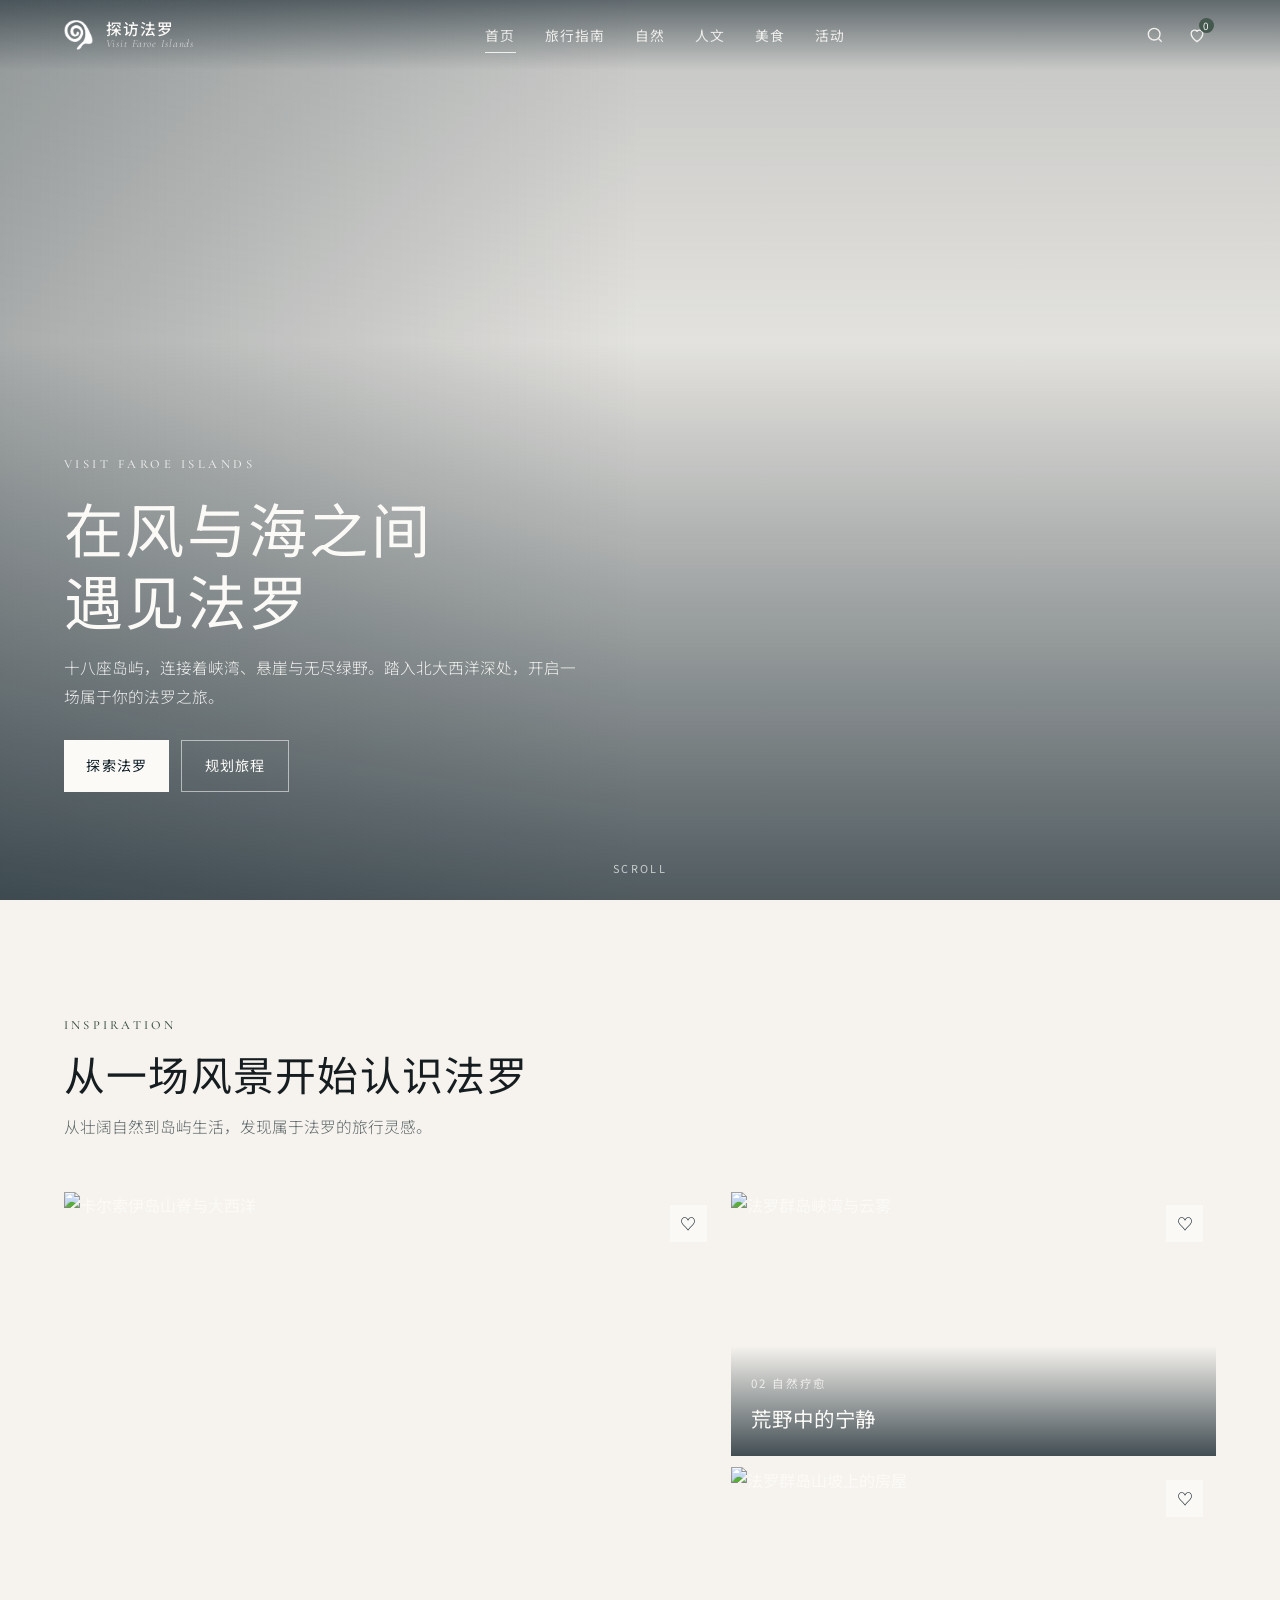
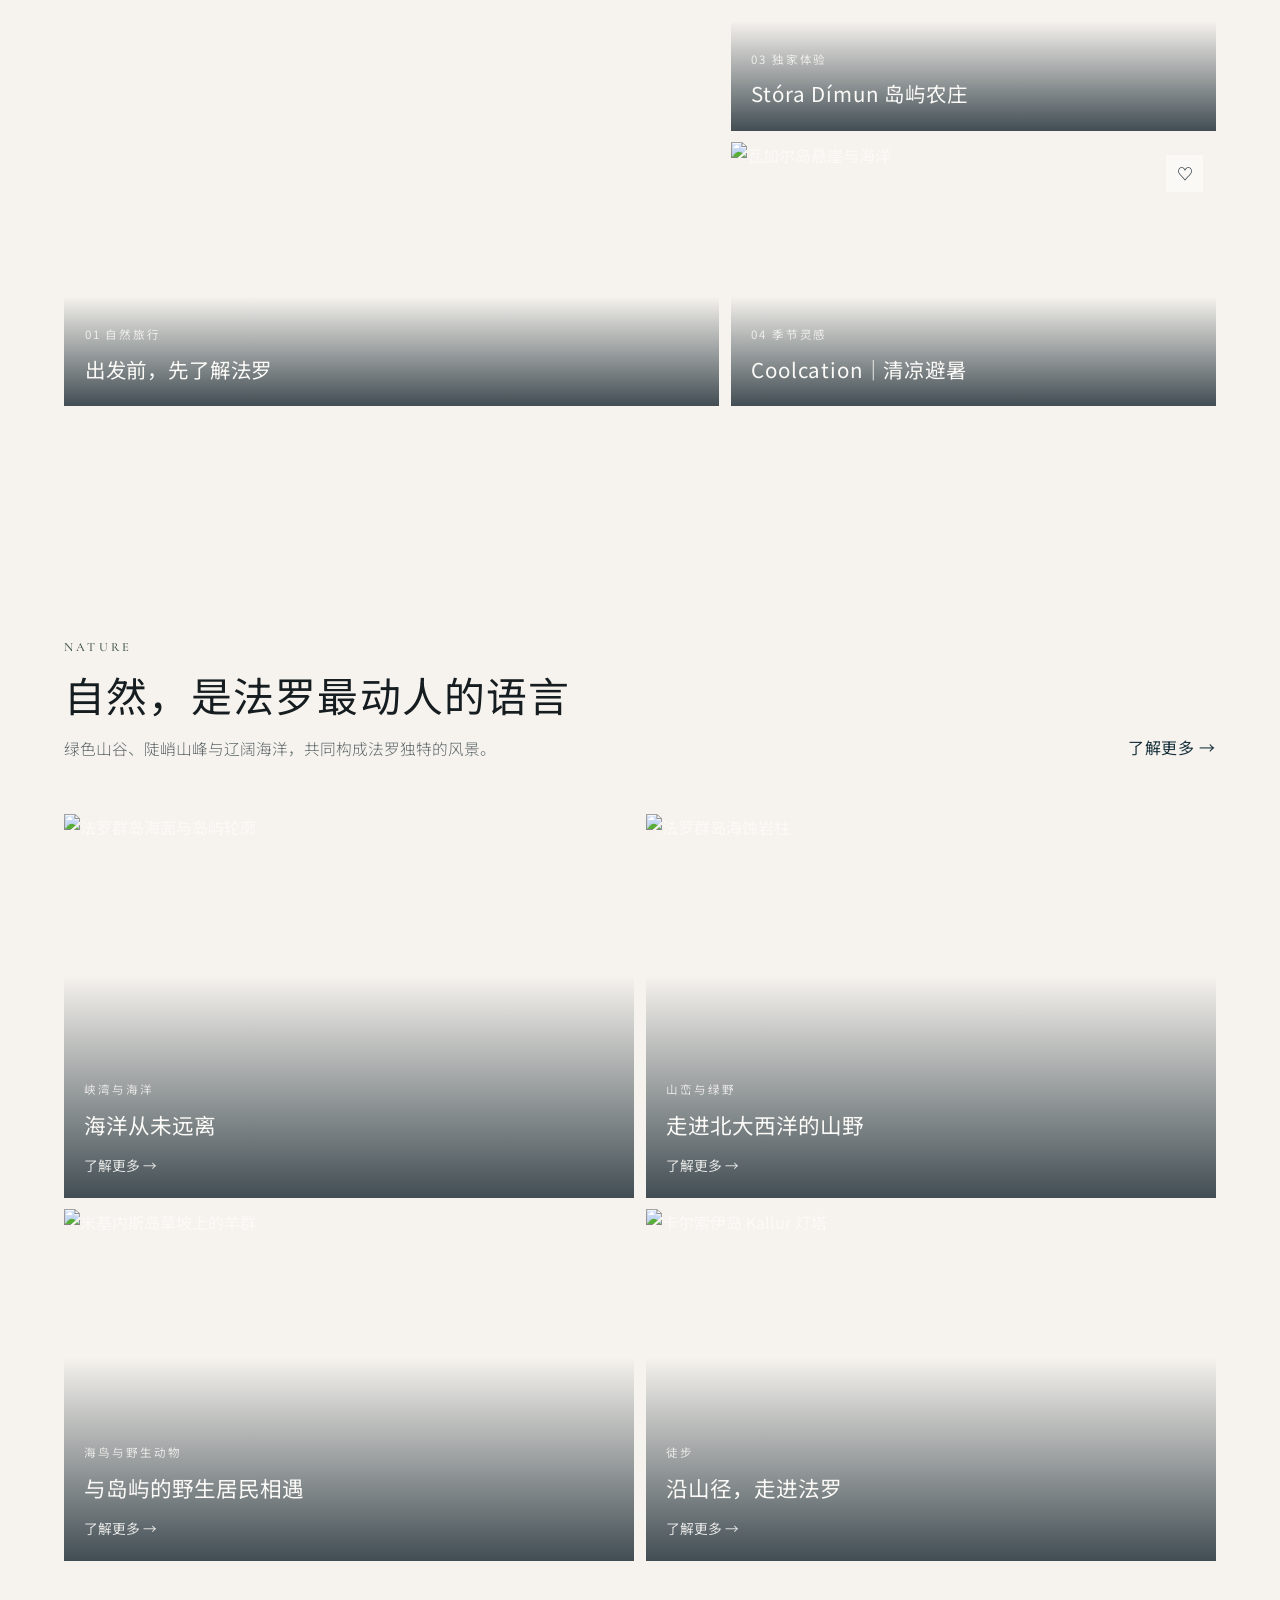
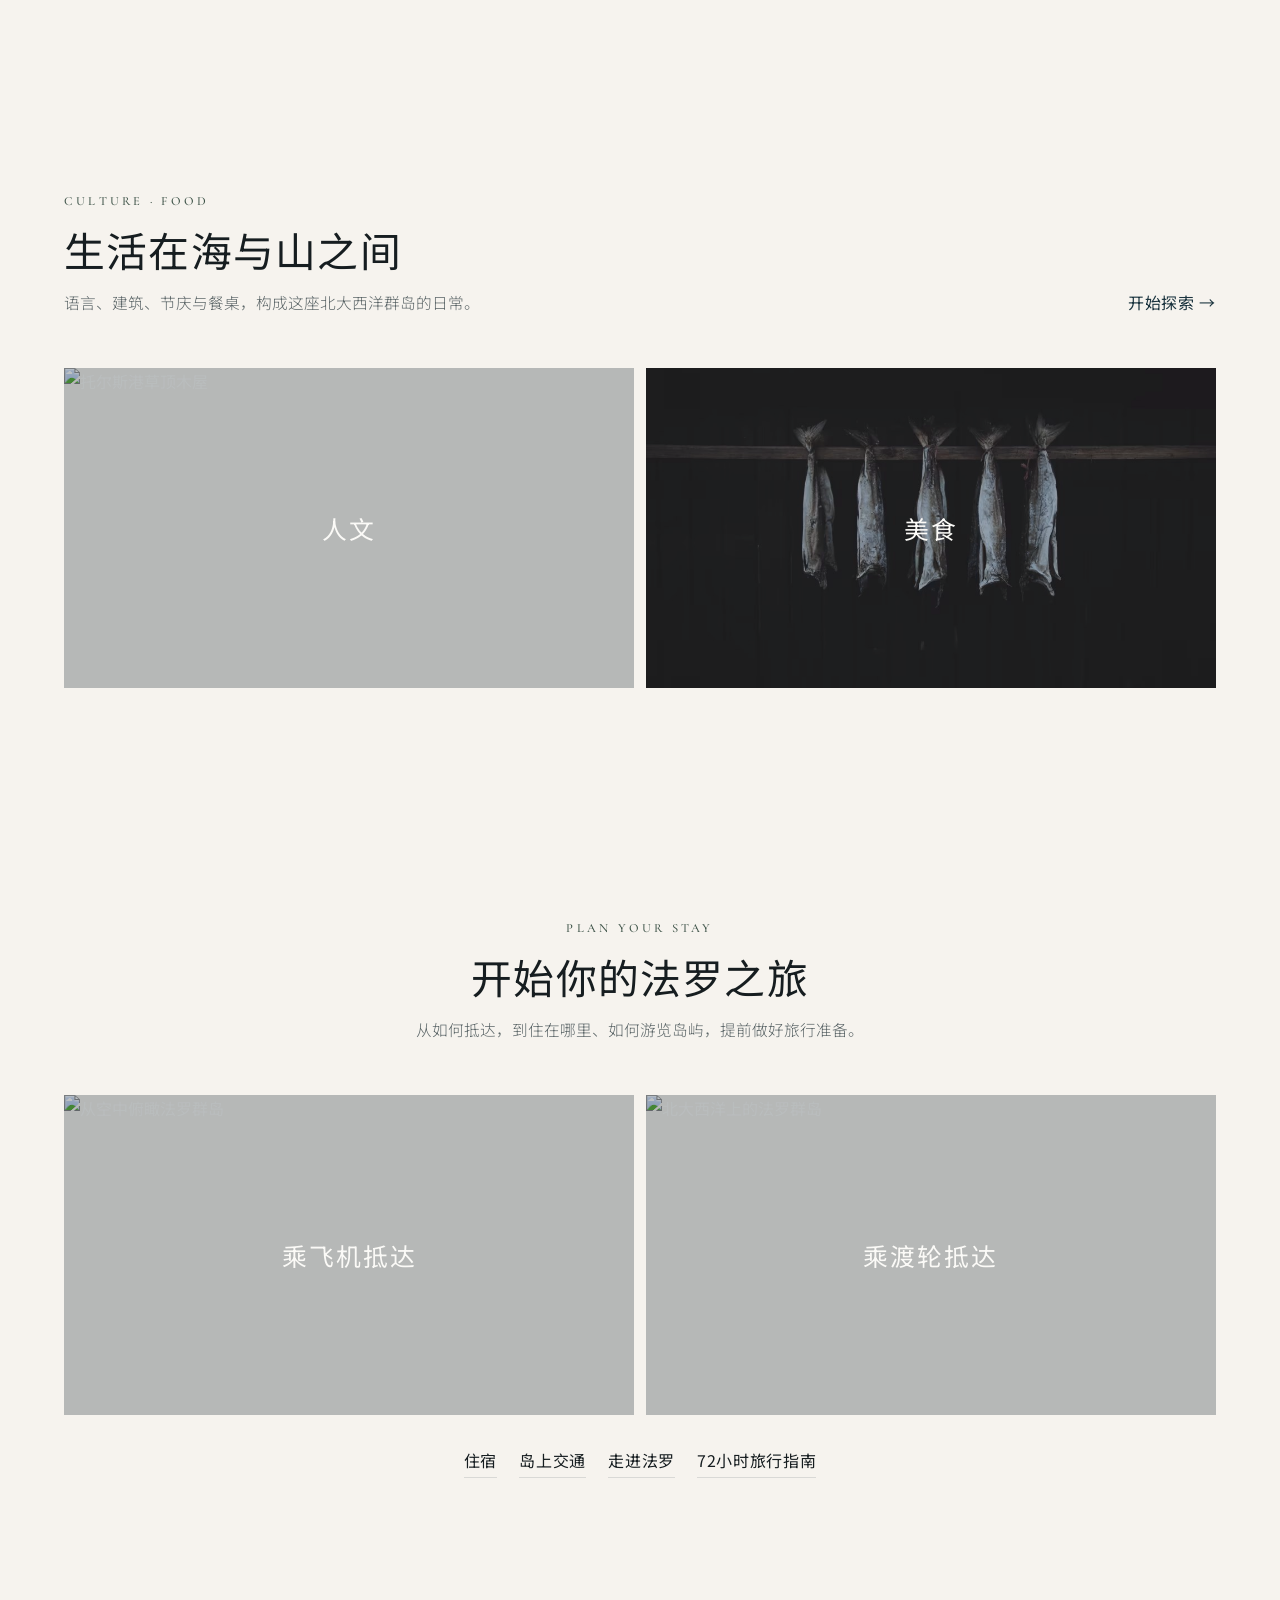
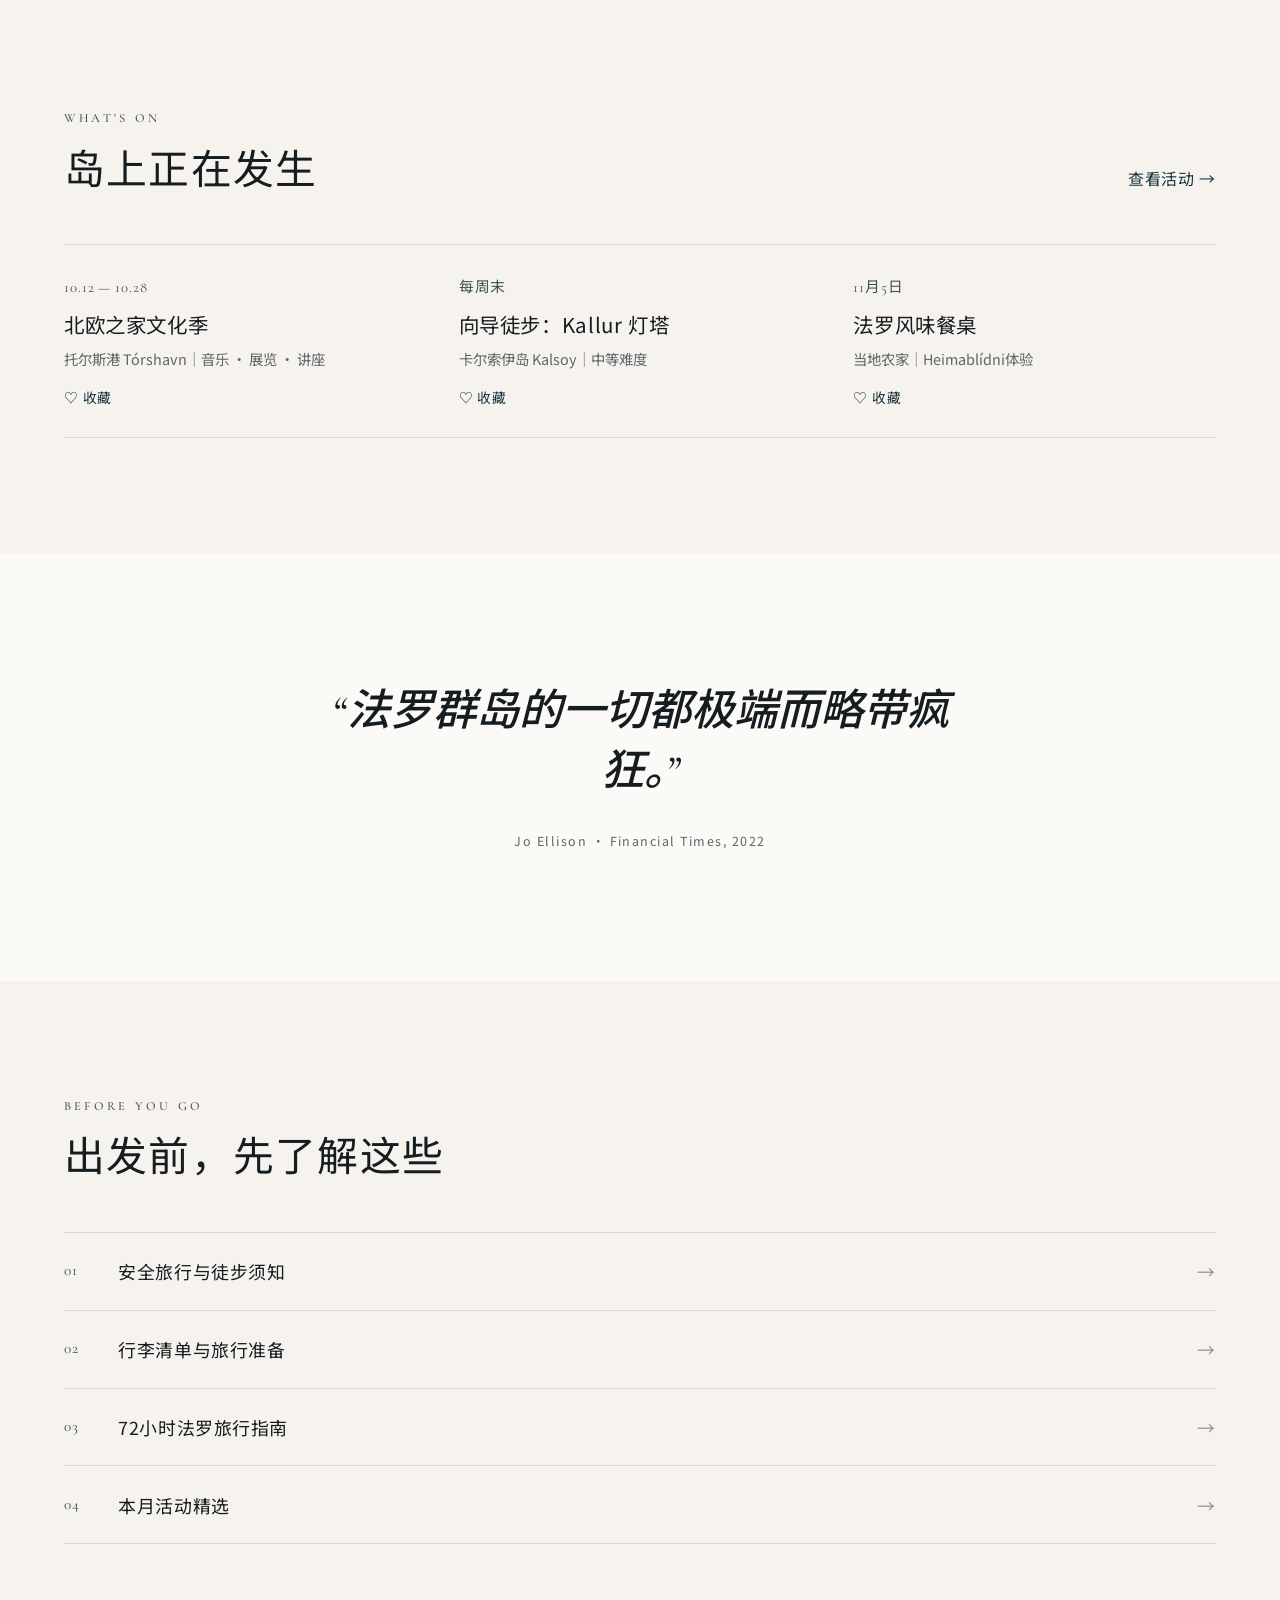
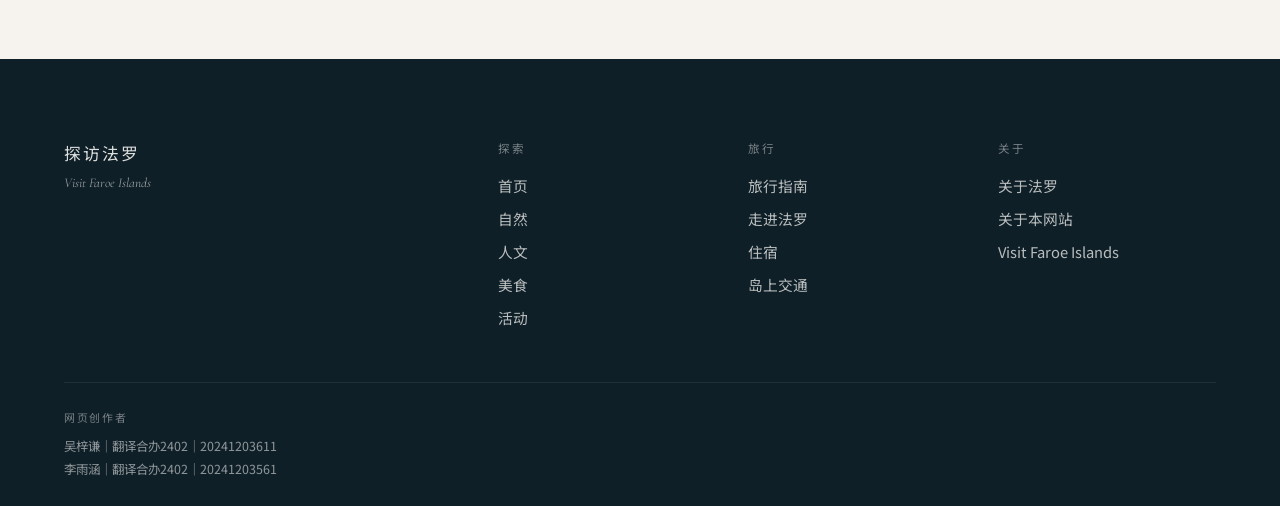
==== index.html @ bc9a37f5 "Replace the homepage food card with the plated dish. Show the seafood photo in the 美食 panel beside 人" ====
<!DOCTYPE html>
<html lang="zh-CN">
  <head>
    <meta charset="UTF-8" />
    <meta name="viewport" content="width=device-width, initial-scale=1.0" />
    <title>探访法罗｜Visit Faroe Islands 法罗群岛旅游指南｜吴梓谦 &amp; 李雨涵</title>
    <meta
      name="description"
      content="探访法罗：面向中文游客的法罗群岛旅游体验网站。从自然、人文、美食到旅行规划，开启北大西洋深处的岛屿旅程。"
    />
    <link rel="preconnect" href="https://fonts.googleapis.com" />
    <link rel="preconnect" href="https://fonts.gstatic.com" crossorigin />
    <link
      href="https://fonts.googleapis.com/css2?family=Cormorant+Garamond:ital,wght@0,500;0,600;1,500&family=Noto+Sans+SC:wght@300;400;500&family=Syne:wght@600;700&display=swap"
      rel="stylesheet"
    />
    <link rel="stylesheet" href="styles.css" />
  </head>
  <body>
    <header class="site-header" id="top">
      <a class="brand" href="index.html" aria-label="探访法罗首页">
        <span class="brand-mark" aria-hidden="true"></span>
        <span class="brand-text">
          <strong>探访法罗</strong>
          <small>Visit Faroe Islands</small>
        </span>
      </a>
      <nav class="nav-desktop" aria-label="主导航">
        <a href="index.html">首页</a>
        <a href="plan.html">旅行指南</a>
        <a href="nature.html">自然</a>
        <a href="culture.html">人文</a>
        <a href="food.html">美食</a>
        <a href="whats-on.html">活动</a>
      </nav>
      <div class="header-actions">
        <button type="button" class="icon-btn" id="searchToggle" aria-label="搜索">
          <svg viewBox="0 0 24 24" width="20" height="20" fill="none" stroke="currentColor" stroke-width="1.6">
            <circle cx="11" cy="11" r="7" />
            <path d="M20 20l-3.5-3.5" />
          </svg>
        </button>
        <button type="button" class="icon-btn" id="favToggle" aria-label="我的收藏">
          <svg viewBox="0 0 24 24" width="20" height="20" fill="none" stroke="currentColor" stroke-width="1.6">
            <path d="M12 20s-7-4.5-7-10a4 4 0 017-2.5A4 4 0 0119 10c0 5.5-7 10-7 10z" />
          </svg>
          <span class="fav-count" id="favCount" hidden>0</span>
        </button>
        <button type="button" class="icon-btn menu-btn" id="menuToggle" aria-label="打开菜单" aria-expanded="false">
          <span></span><span></span><span></span>
        </button>
      </div>
    </header>

    <div class="search-panel" id="searchPanel" hidden>
      <div class="search-inner">
        <input type="search" id="siteSearch" placeholder="搜索徒步、景点、住宿、活动……" autocomplete="off" />
        <ul id="searchResults" class="search-results"></ul>
      </div>
    </div>

    <aside class="drawer" id="navDrawer" hidden>
      <div class="drawer-backdrop" data-close-drawer></div>
      <div class="drawer-panel" role="dialog" aria-label="菜单">
        <button type="button" class="drawer-close" data-close-drawer aria-label="关闭">×</button>
        <p class="drawer-kicker">Góðan dag</p>
        <nav>
          <a href="index.html">首页</a>
          <a href="plan.html">旅行指南</a>
          <a href="nature.html">自然</a>
          <a href="culture.html">人文</a>
          <a href="food.html">美食</a>
          <a href="whats-on.html">活动</a>
        </nav>
      </div>
    </aside>

    <aside class="fav-drawer" id="favDrawer" hidden>
      <div class="drawer-backdrop" data-close-fav></div>
      <div class="drawer-panel fav-panel" role="dialog" aria-label="我的收藏">
        <button type="button" class="drawer-close" data-close-fav aria-label="关闭">×</button>
        <h2>我的收藏</h2>
        <p class="fav-hint">保存你感兴趣的风景、活动与旅行灵感。</p>
        <ul id="favList" class="fav-list"></ul>
      </div>
    </aside>

    <main>
      <section class="hero">
        <div class="hero-media">
          <img
            src="https://images.unsplash.com/photo-1517751243320-0cc45ec82da7?auto=format&fit=crop&w=2000&q=85"
            alt="法罗群岛绿色山峦与北大西洋"
            class="hero-img"
          />
          <div class="hero-veil"></div>
        </div>
        <div class="hero-copy">
          <p class="kicker">Visit Faroe Islands</p>
          <h1>在风与海之间<br />遇见法罗</h1>
          <p class="hero-lead">
            十八座岛屿，连接着峡湾、悬崖与无尽绿野。踏入北大西洋深处，开启一场属于你的法罗之旅。
          </p>
          <div class="hero-cta">
            <a class="btn btn-primary" href="nature.html">探索法罗</a>
            <a class="btn btn-ghost" href="plan.html">规划旅程</a>
          </div>
        </div>
        <a class="scroll-hint" href="#inspiration">Scroll</a>
      </section>

      <section class="section" id="inspiration">
        <div class="section-head">
          <p class="eyebrow">Inspiration</p>
          <h2>从一场风景开始认识法罗</h2>
          <p class="section-lead">从壮阔自然到岛屿生活，发现属于法罗的旅行灵感。</p>
        </div>
        <div class="inspire-grid">
          <article class="inspire-feature" data-fav-id="resp" data-fav-title="出发前，先了解法罗" data-fav-type="灵感">
            <a href="plan.html#safe" class="inspire-link">
              <img
                src="https://images.unsplash.com/photo-1589182373726-e4f658ab50f0?auto=format&fit=crop&w=1400&q=80"
                alt="卡尔索伊岛山脊与大西洋"
              />
              <div class="inspire-caption">
                <span>01 自然旅行</span>
                <h3>出发前，先了解法罗</h3>
              </div>
            </a>
            <button type="button" class="fav-btn" data-fav aria-label="收藏">♡</button>
          </article>
          <article class="inspire-item" data-fav-id="wellness" data-fav-title="荒野中的宁静" data-fav-type="灵感">
            <a href="nature.html">
              <img
                src="https://images.unsplash.com/photo-1539634936668-036d13a9cc3b?auto=format&fit=crop&w=900&q=80"
                alt="法罗群岛峡湾与云雾"
              />
              <div class="inspire-caption">
                <span>02 自然疗愈</span>
                <h3>荒野中的宁静</h3>
              </div>
            </a>
            <button type="button" class="fav-btn" data-fav aria-label="收藏">♡</button>
          </article>
          <article class="inspire-item" data-fav-id="dimun" data-fav-title="Stóra Dímun 岛屿农庄" data-fav-type="灵感">
            <a href="culture.html#heim-life">
              <img
                src="https://images.unsplash.com/photo-1583613774245-3d44b74a4477?auto=format&fit=crop&w=900&q=80"
                alt="法罗群岛山坡上的房屋"
              />
              <div class="inspire-caption">
                <span>03 独家体验</span>
                <h3>Stóra Dímun 岛屿农庄</h3>
              </div>
            </a>
            <button type="button" class="fav-btn" data-fav aria-label="收藏">♡</button>
          </article>
          <article class="inspire-item" data-fav-id="coolcation" data-fav-title="Coolcation｜清凉避暑" data-fav-type="灵感">
            <a href="about.html#climate">
              <img
                src="https://images.unsplash.com/photo-1652038930872-5ee33c17ca10?auto=format&fit=crop&w=900&q=80"
                alt="瓦加尔岛悬崖与海洋"
              />
              <div class="inspire-caption">
                <span>04 季节灵感</span>
                <h3>Coolcation｜清凉避暑</h3>
              </div>
            </a>
            <button type="button" class="fav-btn" data-fav aria-label="收藏">♡</button>
          </article>
        </div>
      </section>

      <section class="section">
        <div class="section-head split">
          <div>
            <p class="eyebrow">Nature</p>
            <h2>自然，是法罗最动人的语言</h2>
            <p class="section-lead">绿色山谷、陡峭山峰与辽阔海洋，共同构成法罗独特的风景。</p>
          </div>
          <a class="text-link" href="nature.html">了解更多 →</a>
        </div>
        <div class="story-grid four">
          <a class="story-card" href="nature.html#fjord">
            <img src="https://images.unsplash.com/photo-1561810051-09dd8d26010c?auto=format&fit=crop&w=1200&q=80" alt="法罗群岛海面与岛屿轮廓" />
            <div class="copy">
              <span>峡湾与海洋</span>
              <h3>海洋从未远离</h3>
              <em>了解更多 →</em>
            </div>
          </a>
          <a class="story-card" href="nature.html#mountains">
            <img src="https://images.unsplash.com/photo-1539634262233-7c0b48ab9503?auto=format&fit=crop&w=1200&q=80" alt="法罗群岛海蚀岩柱" />
            <div class="copy">
              <span>山峦与绿野</span>
              <h3>走进北大西洋的山野</h3>
              <em>了解更多 →</em>
            </div>
          </a>
          <a class="story-card" href="nature.html#wildlife">
            <img src="https://images.unsplash.com/photo-1506457081075-a75337d186cc?auto=format&fit=crop&w=1200&q=80" alt="米基内斯岛草坡上的羊群" />
            <div class="copy">
              <span>海鸟与野生动物</span>
              <h3>与岛屿的野生居民相遇</h3>
              <em>了解更多 →</em>
            </div>
          </a>
          <a class="story-card" href="nature.html#hiking">
            <img src="https://images.unsplash.com/photo-1506457469115-39b5cced7b7a?auto=format&fit=crop&w=1200&q=80" alt="卡尔索伊岛 Kallur 灯塔" />
            <div class="copy">
              <span>徒步</span>
              <h3>沿山径，走进法罗</h3>
              <em>了解更多 →</em>
            </div>
          </a>
        </div>
      </section>

      <section class="section">
        <div class="section-head split">
          <div>
            <p class="eyebrow">Culture · Food</p>
            <h2>生活在海与山之间</h2>
            <p class="section-lead">语言、建筑、节庆与餐桌，构成这座北大西洋群岛的日常。</p>
          </div>
          <a class="text-link" href="culture.html">开始探索 →</a>
        </div>
        <div class="arrive-grid">
          <a class="arrive-panel" href="culture.html">
            <img src="https://images.unsplash.com/photo-1506462313968-6a1f37574ec6?auto=format&fit=crop&w=1200&q=80" alt="托尔斯港草顶木屋" />
            <div class="arrive-label"><strong>人文</strong></div>
          </a>
          <a class="arrive-panel" href="food.html">
            <img src="assets/sea-taste.jpg" alt="烤制海产与时令蔬菜" />
            <div class="arrive-label"><strong>美食</strong></div>
          </a>
        </div>
      </section>

      <section class="section" id="plan">
        <div class="section-head center">
          <p class="eyebrow">Plan your stay</p>
          <h2>开始你的法罗之旅</h2>
          <p class="section-lead">从如何抵达，到住在哪里、如何游览岛屿，提前做好旅行准备。</p>
        </div>
        <div class="arrive-grid">
          <a class="arrive-panel" href="plan.html#air">
            <img src="https://images.unsplash.com/photo-1517751243320-0cc45ec82da7?auto=format&fit=crop&w=1200&q=80" alt="从空中俯瞰法罗群岛" />
            <div class="arrive-label"><strong>乘飞机抵达</strong></div>
          </a>
          <a class="arrive-panel" href="plan.html#sea">
            <img src="https://images.unsplash.com/photo-1561810051-09dd8d26010c?auto=format&fit=crop&w=1200&q=80" alt="北大西洋上的法罗群岛" />
            <div class="arrive-label"><strong>乘渡轮抵达</strong></div>
          </a>
        </div>
        <div class="plan-links">
          <a href="plan.html#stay">住宿</a>
          <a href="plan.html#around">岛上交通</a>
          <a href="plan.html#safe">走进法罗</a>
          <a href="plan.html#72h">72小时旅行指南</a>
        </div>
      </section>

      <section class="section">
        <div class="section-head split">
          <div>
            <p class="eyebrow">What's on</p>
            <h2>岛上正在发生</h2>
          </div>
          <a class="text-link" href="whats-on.html">查看活动 →</a>
        </div>
        <div class="event-row">
          <article class="event-block" data-fav-id="evt-nordic" data-fav-title="北欧之家文化季" data-fav-type="活动">
            <time datetime="2026-10-12">10.12 — 10.28</time>
            <h3>北欧之家文化季</h3>
            <p>托尔斯港 Tórshavn｜音乐 · 展览 · 讲座</p>
            <button type="button" class="fav-btn inline" data-fav>♡ 收藏</button>
          </article>
          <article class="event-block" data-fav-id="evt-hike" data-fav-title="向导徒步：Kallur 灯塔" data-fav-type="活动">
            <time>每周末</time>
            <h3>向导徒步：Kallur 灯塔</h3>
            <p>卡尔索伊岛 Kalsoy｜中等难度</p>
            <button type="button" class="fav-btn inline" data-fav>♡ 收藏</button>
          </article>
          <article class="event-block" data-fav-id="evt-food" data-fav-title="法罗风味餐桌" data-fav-type="活动">
            <time datetime="2026-11-05">11月5日</time>
            <h3>法罗风味餐桌</h3>
            <p>当地农家｜Heimablídni体验</p>
            <button type="button" class="fav-btn inline" data-fav>♡ 收藏</button>
          </article>
        </div>
      </section>

      <section class="quote-band">
        <blockquote>
          <p>“法罗群岛的一切都极端而略带疯狂。”</p>
          <cite>Jo Ellison · Financial Times, 2022</cite>
        </blockquote>
      </section>

      <section class="section">
        <div class="section-head">
          <p class="eyebrow">Before you go</p>
          <h2>出发前，先了解这些</h2>
        </div>
        <div class="guide-list">
          <a href="plan.html#safe"><span>01</span>安全旅行与徒步须知<i>→</i></a>
          <a href="plan.html#pack"><span>02</span>行李清单与旅行准备<i>→</i></a>
          <a href="plan.html#72h"><span>03</span>72小时法罗旅行指南<i>→</i></a>
          <a href="whats-on.html"><span>04</span>本月活动精选<i>→</i></a>
        </div>
      </section>
    </main>

    <footer class="site-footer">
      <div class="footer-top">
        <div class="footer-brand">
          <strong>探访法罗</strong>
          <small>Visit Faroe Islands</small>
        </div>
        <div class="footer-cols">
          <div>
            <h4>探索</h4>
            <a href="index.html">首页</a>
            <a href="nature.html">自然</a>
            <a href="culture.html">人文</a>
            <a href="food.html">美食</a>
            <a href="whats-on.html">活动</a>
          </div>
          <div>
            <h4>旅行</h4>
            <a href="plan.html">旅行指南</a>
            <a href="plan.html#safe">走进法罗</a>
            <a href="plan.html#stay">住宿</a>
            <a href="plan.html#around">岛上交通</a>
          </div>
          <div>
            <h4>关于</h4>
            <a href="about.html">关于法罗</a>
            <a href="about.html#site">关于本网站</a>
            <a href="https://visitfaroeislands.com/en" target="_blank" rel="noopener">Visit Faroe Islands</a>
          </div>
        </div>
      </div>
      <p class="footer-credit">
        <span class="label">网页创作者</span>
        吴梓谦｜翻译合办2402｜20241203611<br />
        李雨涵｜翻译合办2402｜20241203561
      </p>
    </footer>
    <script src="app.js"></script>
  </body>
</html>
---- styles.css ----
/* 探访法罗 — Scandinavian travel editorial */
:root {
  --sea: #0f1f28;
  --sea-mid: #1a333e;
  --ink: #161d20;
  --rock: #5c6668;
  --mist: #d8e0e2;
  --paper: #f6f3ee;
  --foam: #fbfaf7;
  --moss: #3e5348;
  --moss-soft: #5d7266;
  --line: rgba(15, 31, 40, 0.12);
  --line-soft: rgba(15, 31, 40, 0.08);
  --font-cn: "Noto Sans SC", sans-serif;
  --font-en: "Cormorant Garamond", "Noto Sans SC", serif;
  --font-mark: "Syne", "Noto Sans SC", sans-serif;
  --ease: cubic-bezier(0.22, 1, 0.36, 1);
  --header-h: 4.4rem;
  --page: clamp(1.4rem, 5vw, 5.5rem);
}

*,
*::before,
*::after {
  box-sizing: border-box;
}

html {
  scroll-behavior: smooth;
}

body {
  margin: 0;
  font-family: var(--font-cn);
  color: var(--ink);
  background: var(--paper);
  line-height: 1.7;
  overflow-x: hidden;
  font-weight: 400;
}

img {
  max-width: 100%;
  display: block;
}

a {
  color: inherit;
  text-decoration: none;
}

button {
  font: inherit;
  cursor: pointer;
  border: none;
  background: none;
  color: inherit;
}

.site-header,
main,
.site-footer,
.search-panel,
.drawer,
.fav-drawer {
  position: relative;
  z-index: 1;
}

/* Header */
.site-header {
  position: fixed;
  inset: 0 0 auto;
  height: var(--header-h);
  display: flex;
  align-items: center;
  justify-content: space-between;
  padding: 0 var(--page);
  z-index: 50;
  background: linear-gradient(180deg, rgba(15, 31, 40, 0.55), transparent);
  color: var(--foam);
  transition: background 0.4s var(--ease), color 0.3s, box-shadow 0.3s;
}

.site-header.scrolled,
.site-header.solid {
  background: rgba(246, 243, 238, 0.92);
  backdrop-filter: blur(16px);
  color: var(--ink);
  box-shadow: 0 1px 0 var(--line-soft);
}

.brand {
  display: flex;
  align-items: center;
  gap: 0.75rem;
}

.brand-mark {
  width: 1.85rem;
  height: 1.85rem;
  flex: none;
  background: #fff;
  -webkit-mask: url("assets/brand-mark.png") center / contain no-repeat;
  mask: url("assets/brand-mark.png") center / contain no-repeat;
}

.site-header.scrolled .brand-mark,
.site-header.solid .brand-mark {
  background: currentColor;
}

.brand-text {
  display: flex;
  flex-direction: column;
  line-height: 1.15;
}

.brand-text strong {
  font-weight: 500;
  font-size: 0.98rem;
  letter-spacing: 0.08em;
}

.brand-text small {
  font-family: var(--font-en);
  font-size: 0.68rem;
  opacity: 0.65;
  letter-spacing: 0.08em;
  font-style: italic;
}

.nav-desktop {
  display: none;
  gap: 1.85rem;
}

.nav-desktop a {
  font-size: 0.86rem;
  font-weight: 400;
  letter-spacing: 0.08em;
  opacity: 0.88;
  position: relative;
}

.nav-desktop a::after {
  content: "";
  position: absolute;
  left: 0;
  bottom: -0.4rem;
  width: 100%;
  height: 1px;
  background: currentColor;
  transform: scaleX(0);
  transform-origin: left;
  transition: transform 0.35s var(--ease);
}

.nav-desktop a:hover::after,
.nav-desktop a.active::after {
  transform: scaleX(1);
}

.header-actions {
  display: flex;
  align-items: center;
  gap: 0.2rem;
}

.icon-btn {
  width: 2.4rem;
  height: 2.4rem;
  display: grid;
  place-items: center;
  position: relative;
  opacity: 0.9;
}

.fav-count {
  position: absolute;
  top: 2px;
  right: 2px;
  min-width: 0.95rem;
  height: 0.95rem;
  padding: 0 0.18rem;
  border-radius: 999px;
  background: var(--moss);
  color: white;
  font-size: 0.62rem;
  display: grid;
  place-items: center;
}

.menu-btn span {
  display: block;
  width: 1.05rem;
  height: 1px;
  background: currentColor;
  margin: 4px auto;
}

/* Hero */
.hero {
  min-height: 100vh;
  min-height: 100dvh;
  position: relative;
  display: grid;
  align-items: end;
  color: var(--foam);
  overflow: hidden;
}

.hero-media {
  position: absolute;
  inset: 0;
}

.hero-img {
  width: 100%;
  height: 100%;
  object-fit: cover;
  transform: scale(1.04);
  will-change: transform;
}

.hero-veil {
  position: absolute;
  inset: 0;
  background:
    linear-gradient(180deg, rgba(15, 31, 40, 0.22) 0%, rgba(15, 31, 40, 0.08) 38%, rgba(15, 31, 40, 0.72) 100%),
    linear-gradient(90deg, rgba(15, 31, 40, 0.28), transparent 50%);
}

.hero-copy {
  position: relative;
  z-index: 2;
  padding: 0 var(--page) clamp(5.5rem, 12vh, 8rem);
  max-width: 44rem;
  animation: riseIn 1.15s var(--ease) both;
}

@keyframes riseIn {
  from {
    opacity: 0;
    transform: translateY(22px);
  }
  to {
    opacity: 1;
    transform: none;
  }
}

.kicker {
  font-family: var(--font-en);
  font-size: 0.78rem;
  letter-spacing: 0.28em;
  text-transform: uppercase;
  margin: 0 0 1rem;
  opacity: 0.82;
  font-weight: 500;
}

.hero h1 {
  font-family: var(--font-cn);
  font-weight: 400;
  font-size: clamp(2rem, 5.4vw, 3.55rem);
  line-height: 1.22;
  margin: 0 0 1.1rem;
  letter-spacing: 0.04em;
}

.hero-lead {
  margin: 0 0 1.8rem;
  font-weight: 300;
  font-size: 0.98rem;
  max-width: 32rem;
  opacity: 0.92;
  line-height: 1.85;
}

.hero-cta {
  display: flex;
  flex-wrap: wrap;
  gap: 0.75rem;
}

.btn {
  display: inline-flex;
  align-items: center;
  justify-content: center;
  padding: 0.82rem 1.4rem;
  border-radius: 0;
  font-weight: 400;
  font-size: 0.88rem;
  letter-spacing: 0.08em;
  transition: background 0.3s, color 0.3s, border-color 0.3s, transform 0.3s var(--ease);
}

.btn:hover {
  transform: translateY(-1px);
}

.btn-primary {
  background: var(--foam);
  color: var(--sea);
}

.btn-ghost {
  border: 1px solid rgba(255, 255, 255, 0.55);
  color: var(--foam);
  background: transparent;
}

.btn-ghost:hover {
  background: rgba(255, 255, 255, 0.08);
}

.btn-solid {
  background: var(--sea);
  color: var(--foam);
}

.btn-line {
  border-bottom: 1px solid currentColor;
  padding: 0.2rem 0;
  letter-spacing: 0.06em;
  font-size: 0.9rem;
}

.scroll-hint {
  position: absolute;
  bottom: 1.4rem;
  left: 50%;
  transform: translateX(-50%);
  z-index: 2;
  font-size: 0.68rem;
  letter-spacing: 0.22em;
  text-transform: uppercase;
  opacity: 0.7;
}

/* Sections */
.section {
  padding: clamp(4.2rem, 9vw, 7.2rem) var(--page);
}

.section-head {
  margin-bottom: clamp(2rem, 4vw, 3.2rem);
  max-width: 38rem;
}

.section-head.center {
  text-align: center;
  margin-inline: auto;
}

.section-head.split {
  max-width: none;
  display: flex;
  flex-wrap: wrap;
  align-items: end;
  justify-content: space-between;
  gap: 1rem;
}

.eyebrow {
  font-family: var(--font-en);
  font-size: 0.78rem;
  letter-spacing: 0.26em;
  text-transform: uppercase;
  color: var(--moss);
  margin: 0 0 0.7rem;
  font-weight: 500;
}

.section-head h2,
.page-intro h1 {
  font-family: var(--font-cn);
  font-weight: 400;
  font-size: clamp(1.7rem, 3.6vw, 2.55rem);
  line-height: 1.28;
  margin: 0;
  letter-spacing: 0.03em;
}

.section-lead {
  margin: 0.9rem 0 0;
  color: var(--rock);
  font-weight: 300;
  font-size: 0.98rem;
}

.text-link {
  color: var(--sea-mid);
  font-weight: 400;
  letter-spacing: 0.04em;
  white-space: nowrap;
  border-bottom: 1px solid transparent;
}

.text-link:hover {
  border-bottom-color: currentColor;
}

/* Inspiration */
.inspire-grid {
  display: grid;
  grid-template-columns: 1fr;
  gap: 0.7rem;
}

.inspire-feature,
.inspire-item {
  position: relative;
  overflow: hidden;
  isolation: isolate;
}

.inspire-feature {
  min-height: 28rem;
}

.inspire-item {
  min-height: 16.5rem;
}

.inspire-feature a,
.inspire-item a {
  display: block;
  height: 100%;
  position: relative;
  color: var(--foam);
}

.inspire-feature img,
.inspire-item img {
  width: 100%;
  height: 100%;
  object-fit: cover;
  position: absolute;
  inset: 0;
  transition: transform 1.15s var(--ease);
}

.inspire-feature:hover img,
.inspire-item:hover img {
  transform: scale(1.05);
}

.inspire-caption {
  position: absolute;
  inset: auto 0 0;
  padding: 1.4rem 1.3rem 1.25rem;
  background: linear-gradient(transparent, rgba(15, 31, 40, 0.78));
  z-index: 1;
}

.inspire-caption span {
  font-size: 0.72rem;
  letter-spacing: 0.16em;
  text-transform: uppercase;
  opacity: 0.8;
}

.inspire-caption h3 {
  margin: 0.35rem 0 0;
  font-weight: 400;
  font-size: 1.28rem;
  letter-spacing: 0.04em;
}

.fav-btn {
  position: absolute;
  top: 0.8rem;
  right: 0.8rem;
  z-index: 2;
  width: 2.3rem;
  height: 2.3rem;
  background: rgba(251, 250, 247, 0.9);
  color: var(--sea);
  display: grid;
  place-items: center;
  font-size: 1rem;
  backdrop-filter: blur(8px);
}

.fav-btn.active {
  background: var(--moss);
  color: white;
}

.fav-btn.inline {
  position: static;
  width: auto;
  height: auto;
  margin-top: 0.9rem;
  padding: 0;
  background: none;
  color: var(--sea-mid);
  letter-spacing: 0.06em;
  font-size: 0.86rem;
}

.fav-btn.inline.active {
  color: var(--moss);
}

/* Nature teaser */
.story-grid {
  display: grid;
  gap: 0.7rem;
}

.story-card {
  position: relative;
  min-height: 22rem;
  overflow: hidden;
  color: var(--foam);
}

.story-card img {
  width: 100%;
  height: 100%;
  object-fit: cover;
  position: absolute;
  inset: 0;
  transition: transform 1.1s var(--ease);
}

.story-card:hover img {
  transform: scale(1.05);
}

.story-card::after {
  content: "";
  position: absolute;
  inset: 0;
  background: linear-gradient(transparent 42%, rgba(15, 31, 40, 0.78));
}

.story-card .copy {
  position: absolute;
  left: 1.25rem;
  right: 1.25rem;
  bottom: 1.2rem;
  z-index: 1;
}

.story-card .copy span {
  font-family: var(--font-en);
  letter-spacing: 0.18em;
  text-transform: uppercase;
  font-size: 0.72rem;
  opacity: 0.8;
}

.story-card .copy h3 {
  margin: 0.35rem 0 0.5rem;
  font-weight: 400;
  font-size: 1.35rem;
}

.story-card .copy em {
  font-style: normal;
  font-size: 0.86rem;
  opacity: 0.85;
}

/* Arrive */
.arrive-grid {
  display: grid;
  gap: 0.7rem;
}

.arrive-panel {
  position: relative;
  min-height: 20rem;
  overflow: hidden;
  color: var(--foam);
}

.arrive-panel img {
  width: 100%;
  height: 100%;
  object-fit: cover;
  position: absolute;
  inset: 0;
  transition: transform 1.2s var(--ease);
}

.arrive-panel:hover img {
  transform: scale(1.04);
}

.arrive-panel::after {
  content: "";
  position: absolute;
  inset: 0;
  background: rgba(15, 31, 40, 0.28);
}

.arrive-label {
  position: absolute;
  inset: 0;
  z-index: 1;
  display: grid;
  place-content: center;
  text-align: center;
  gap: 0.5rem;
}

.arrive-label strong {
  font-size: 1.55rem;
  font-weight: 400;
  letter-spacing: 0.08em;
}

.plan-links {
  display: flex;
  flex-wrap: wrap;
  justify-content: center;
  gap: 1.4rem;
  margin-top: 2rem;
}

.plan-links a {
  border-bottom: 1px solid var(--line);
  padding-bottom: 0.15rem;
  letter-spacing: 0.04em;
}

.plan-links a:hover {
  border-color: var(--moss);
}

/* Events */
.event-row {
  display: grid;
  gap: 0;
  border-top: 1px solid var(--line);
}

.event-block {
  background: transparent;
  padding: 1.6rem 0;
  border-bottom: 1px solid var(--line);
  position: relative;
}

.event-block time {
  font-family: var(--font-en);
  font-size: 0.92rem;
  color: var(--moss);
  letter-spacing: 0.06em;
}

.event-block h3 {
  font-weight: 400;
  font-size: 1.28rem;
  margin: 0.4rem 0 0.35rem;
  letter-spacing: 0.03em;
}

.event-block p {
  margin: 0;
  color: var(--rock);
  font-size: 0.9rem;
}

/* Quote — magazine */
.quote-band {
  margin: 0;
  padding: clamp(4.5rem, 11vw, 8rem) var(--page);
  background: var(--foam);
  text-align: center;
}

.quote-band blockquote {
  margin: 0 auto;
  max-width: 40rem;
}

.quote-band p {
  font-family: var(--font-en);
  font-size: clamp(1.7rem, 4vw, 2.7rem);
  font-style: italic;
  font-weight: 500;
  line-height: 1.4;
  margin: 0 0 1.5rem;
  color: var(--ink);
}

.quote-band cite {
  font-style: normal;
  font-size: 0.78rem;
  letter-spacing: 0.12em;
  color: var(--rock);
  text-transform: none;
}

/* Numbered guides */
.guide-list {
  display: grid;
  gap: 0;
  border-top: 1px solid var(--line);
}

.guide-list a {
  display: grid;
  grid-template-columns: 2.4rem 1fr auto;
  gap: 1rem;
  align-items: center;
  padding: 1.45rem 0;
  border-bottom: 1px solid var(--line);
  font-size: 1.12rem;
  letter-spacing: 0.03em;
  transition: padding-left 0.35s var(--ease);
}

.guide-list a span {
  font-family: var(--font-en);
  color: var(--moss);
  font-size: 0.95rem;
}

.guide-list a i {
  font-style: normal;
  opacity: 0.45;
}

.guide-list a:hover {
  padding-left: 0.4rem;
}

/* Inner pages */
.page-intro {
  padding: calc(var(--header-h) + 3.2rem) var(--page) 0;
  max-width: 46rem;
}

.page-intro .kicker,
.page-intro .eyebrow {
  margin-bottom: 0.85rem;
}

.page-intro p.lead {
  margin: 1rem 0 0;
  color: var(--rock);
  font-weight: 300;
  max-width: 36rem;
}

.page-bleed {
  margin-top: 2.4rem;
  min-height: 42vh;
  overflow: hidden;
}

.page-bleed img {
  width: 100%;
  height: 48vh;
  object-fit: cover;
}

.content-block {
  padding: clamp(3.2rem, 7vw, 5.4rem) var(--page);
}

.content-block + .content-block {
  padding-top: 0;
}

.topic {
  display: grid;
  gap: 1.4rem;
  align-items: center;
}

.topic-media {
  min-height: 16rem;
  overflow: hidden;
}

.topic-media img {
  width: 100%;
  height: 100%;
  min-height: 18rem;
  object-fit: cover;
  transition: transform 1.1s var(--ease);
}

#pasture .topic-media {
  width: min(100%, 28rem);
  min-height: 0;
  height: auto;
  overflow: visible;
  margin-inline: auto;
}

#pasture .topic-media img {
  display: block;
  width: 100%;
  height: auto;
  min-height: 0;
  aspect-ratio: 938 / 592;
  object-fit: contain;
}

#heim .eyebrow {
  text-transform: none;
  letter-spacing: 0.12em;
}

#heim .topic-media {
  min-height: 0;
  height: auto;
  overflow: visible;
}

#heim .topic-media img {
  display: block;
  width: 100%;
  height: auto;
  min-height: 0;
  aspect-ratio: 1024 / 682;
  object-fit: contain;
}

.topic:hover .topic-media img {
  transform: scale(1.04);
}

.topic-body h3,
.topic-body h2 {
  font-weight: 400;
  font-size: 1.55rem;
  margin: 0 0 0.6rem;
  letter-spacing: 0.03em;
}

.topic-body p {
  margin: 0 0 1rem;
  color: var(--rock);
  font-weight: 300;
}

.chip-row {
  display: flex;
  flex-wrap: wrap;
  gap: 0.4rem;
  margin-bottom: 1.2rem;
}

.chip {
  padding: 0.4rem 0.9rem;
  border: 1px solid var(--line);
  font-size: 0.82rem;
  letter-spacing: 0.06em;
  background: transparent;
}

.chip.active,
.chip:hover {
  background: var(--sea);
  border-color: var(--sea);
  color: var(--foam);
}

.place-list,
.event-list {
  display: grid;
  gap: 0;
}

.place-item,
.event-item {
  display: grid;
  gap: 0.55rem;
  padding: 1.45rem 0;
  border-bottom: 1px solid var(--line);
}

.place-item h3,
.event-item h3 {
  font-weight: 400;
  font-size: 1.25rem;
  margin: 0.2rem 0;
}

.event-item time {
  font-family: var(--font-en);
  font-size: 0.95rem;
  color: var(--moss);
  letter-spacing: 0.04em;
}

.event-item p {
  margin: 0;
  color: var(--rock);
  font-size: 0.9rem;
}

.meta {
  font-size: 0.82rem;
  color: var(--moss);
  letter-spacing: 0.04em;
}

.fact-strip {
  display: grid;
  gap: 1.6rem;
  padding: 2rem 0;
  border-top: 1px solid var(--line);
  border-bottom: 1px solid var(--line);
}

.fact strong {
  display: block;
  font-family: var(--font-en);
  font-size: 2rem;
  font-weight: 500;
  margin-bottom: 0.3rem;
}

.fact span {
  color: var(--rock);
  font-size: 0.9rem;
}

/* Search / drawers */
.search-panel {
  position: fixed;
  inset: var(--header-h) 0 auto;
  z-index: 60;
  background: rgba(251, 250, 247, 0.97);
  backdrop-filter: blur(12px);
  border-bottom: 1px solid var(--line);
  padding: 1rem var(--page) 1.2rem;
}

.search-inner input {
  width: 100%;
  padding: 0.9rem 0;
  border: none;
  border-bottom: 1px solid var(--line);
  background: transparent;
  font-size: 1.08rem;
  outline: none;
  color: var(--ink);
}

.search-results {
  list-style: none;
  margin: 0.7rem 0 0;
  padding: 0;
  max-height: 50vh;
  overflow: auto;
}

.search-results li a {
  display: block;
  padding: 0.7rem 0;
  border-bottom: 1px solid var(--line-soft);
}

.search-results li a small {
  display: block;
  color: var(--rock);
  margin-top: 0.12rem;
}

.drawer,
.fav-drawer {
  position: fixed;
  inset: 0;
  z-index: 80;
}

.drawer-backdrop {
  position: absolute;
  inset: 0;
  background: rgba(15, 31, 40, 0.42);
}

.drawer-panel {
  position: absolute;
  top: 0;
  right: 0;
  width: min(22rem, 92vw);
  height: 100%;
  background: var(--foam);
  padding: 2.2rem 1.6rem;
  animation: slideIn 0.4s var(--ease);
  overflow: auto;
}

@keyframes slideIn {
  from {
    transform: translateX(100%);
  }
  to {
    transform: none;
  }
}

.drawer-close {
  position: absolute;
  top: 1rem;
  right: 1rem;
  font-size: 1.6rem;
  line-height: 1;
  opacity: 0.55;
}

.drawer-kicker {
  font-family: var(--font-en);
  font-style: italic;
  color: var(--moss);
  margin: 0 0 1.5rem;
}

.drawer-panel nav {
  display: grid;
  gap: 1rem;
}

.drawer-panel nav a {
  font-size: 1.25rem;
  letter-spacing: 0.06em;
}

.fav-panel h2 {
  font-weight: 400;
  margin: 0 0 0.45rem;
  letter-spacing: 0.04em;
}

.fav-hint {
  color: var(--rock);
  font-size: 0.9rem;
  margin: 0 0 1.25rem;
  font-weight: 300;
}

.fav-list {
  list-style: none;
  margin: 0;
  padding: 0;
}

.fav-list li {
  display: flex;
  justify-content: space-between;
  gap: 0.75rem;
  padding: 0.85rem 0;
  border-bottom: 1px solid var(--line);
}

.fav-list li small {
  display: block;
  color: var(--rock);
}

.fav-empty {
  color: var(--rock);
  padding: 1rem 0;
  display: grid;
  gap: 0.7rem;
}

.fav-empty a {
  color: var(--sea);
  letter-spacing: 0.04em;
}

/* Footer */
.site-footer {
  background: var(--sea);
  color: rgba(251, 250, 247, 0.88);
  padding: clamp(3.2rem, 7vw, 5rem) var(--page) 1.6rem;
}

@property --offset {
  syntax: "<number>";
  inherits: true;
  initial-value: 0;
}

.tilt-row {
  --tilt-card: clamp(7.2rem, 22vw, 11.75rem);
  background: var(--paper);
  color: var(--ink);
  padding: 2.6rem 0 2.8rem;
  overflow: hidden;
}

.tilt-viewport {
  position: relative;
  height: calc(var(--tilt-card) * 1.42);
  perspective: 1200px;
}

.tilt-track {
  position: absolute;
  top: 0;
  left: 50%;
  width: var(--tilt-card);
  height: 100%;
  margin-left: calc(var(--tilt-card) * -0.5);
}

.tilt-slide {
  position: absolute;
  top: 0;
  left: 0;
  width: var(--tilt-card);
  padding: 0;
  color: inherit;
  background: none;
  transform: translateX(calc(var(--offset) * var(--tilt-card)));
  transition: transform 0.75s cubic-bezier(0.22, 1, 0.36, 1);
}

.tilt-slide.is-jump {
  transition: none;
}

.tilt-slide.is-far {
  opacity: 0;
  pointer-events: none;
}

.tilt-face {
  display: block;
  width: 100%;
  aspect-ratio: 3 / 4;
  border-radius: 0.75rem;
  overflow: hidden;
  transform: rotateY(calc(var(--offset) * -38deg)) scale(0.86);
  transition: transform 0.75s cubic-bezier(0.22, 1, 0.36, 1);
  box-shadow: 0 18px 34px rgba(22, 29, 32, 0.16);
}

.tilt-slide.is-active .tilt-face {
  transform: rotateY(0deg) scale(1);
}

.tilt-slide.is-jump .tilt-face {
  transition: none;
}

.tilt-face img {
  width: 100%;
  height: 100%;
  object-fit: cover;
}

.tilt-caption {
  margin: 0.9rem 0 0;
  min-height: 1.4em;
  text-align: center;
  font-size: 0.95rem;
  letter-spacing: 0.04em;
  color: var(--rock);
}

.tilt-controls {
  position: relative;
  z-index: 2;
  display: flex;
  align-items: center;
  justify-content: center;
  gap: 0.35rem;
  width: fit-content;
  margin: 0.85rem auto 0;
  padding: 0.22rem 0.45rem;
  border: 1px solid rgba(22, 29, 32, 0.14);
  border-radius: 999px;
  background: #fff;
  box-shadow: 0 8px 22px rgba(22, 29, 32, 0.08);
}

.tilt-arrow {
  width: 2.35rem;
  height: 2.35rem;
  display: grid;
  place-items: center;
  color: var(--ink);
  padding: 0;
}

.tilt-arrow svg {
  width: 1.15rem;
  height: 1.15rem;
  fill: none;
  stroke: currentColor;
  stroke-width: 1.8;
  stroke-linecap: round;
  stroke-linejoin: round;
}

.tilt-dots {
  width: 11.5rem;
  display: flex;
  align-items: center;
  justify-content: center;
  gap: 0.42rem;
}

.tilt-dot {
  width: 0.42rem;
  height: 0.42rem;
  padding: 0;
  border-radius: 999px;
  background: rgba(22, 29, 32, 0.28);
  transition: width 0.3s ease, background 0.3s ease;
}

.tilt-dot.is-active {
  width: 1.55rem;
  background: var(--ink);
}

.footer-top {
  display: grid;
  gap: 2.4rem;
  margin-bottom: 2.8rem;
}

.footer-brand strong {
  display: block;
  font-weight: 400;
  letter-spacing: 0.12em;
  font-size: 1.05rem;
  margin-bottom: 0.25rem;
}

.footer-brand small {
  font-family: var(--font-en);
  font-style: italic;
  opacity: 0.65;
  display: block;
}

.footer-cols {
  display: grid;
  grid-template-columns: repeat(2, 1fr);
  gap: 1.6rem 2rem;
}

.footer-cols h4 {
  margin: 0 0 0.85rem;
  font-size: 0.72rem;
  letter-spacing: 0.18em;
  text-transform: uppercase;
  opacity: 0.5;
  font-weight: 400;
}

.footer-cols a {
  display: block;
  margin-bottom: 0.5rem;
  opacity: 0.82;
  font-size: 0.92rem;
}

.footer-cols a:hover {
  opacity: 1;
}

.footer-credit {
  margin: 0;
  padding-top: 1.5rem;
  border-top: 1px solid rgba(255, 255, 255, 0.12);
  font-size: 0.78rem;
  opacity: 0.62;
  line-height: 1.85;
}

.footer-credit .label {
  display: block;
  letter-spacing: 0.16em;
  text-transform: uppercase;
  font-size: 0.68rem;
  margin-bottom: 0.45rem;
  opacity: 0.8;
}

.cta-row {
  display: flex;
  flex-wrap: wrap;
  gap: 0.8rem;
  justify-content: center;
}

/* Reveal */
.reveal {
  opacity: 0;
  transform: translateY(22px);
  transition: opacity 0.85s var(--ease), transform 0.85s var(--ease);
}

.reveal.visible {
  opacity: 1;
  transform: none;
}

/* Responsive */
@media (min-width: 720px) {
  .inspire-grid {
    grid-template-columns: 1.35fr 1fr;
    grid-template-rows: auto auto auto;
  }

  .inspire-feature {
    grid-row: span 3;
    min-height: 100%;
  }

  .story-grid {
    grid-template-columns: 1fr 1fr;
  }

  .story-card:first-child {
    grid-column: 1 / -1;
    min-height: 28rem;
  }

  .arrive-grid {
    grid-template-columns: 1fr 1fr;
  }

  .event-row {
    grid-template-columns: repeat(3, 1fr);
    gap: 0 2rem;
    border-bottom: 1px solid var(--line);
  }

  .event-block {
    border-bottom: none;
    padding: 1.7rem 0;
  }

  .fact-strip {
    grid-template-columns: repeat(3, 1fr);
  }

  .topic {
    grid-template-columns: 1.12fr 0.88fr;
    gap: 2.4rem;
  }

  .topic.reverse {
    direction: rtl;
  }

  .topic.reverse > * {
    direction: ltr;
  }

  #pasture .topic {
    grid-template-columns: 28rem 1fr;
  }

  #pasture .topic-media {
    margin: 0;
  }

  .footer-top {
    grid-template-columns: 1.1fr 2fr;
    align-items: start;
  }

  .footer-cols {
    grid-template-columns: repeat(3, 1fr);
  }
}

@media (min-width: 900px) {
  .nav-desktop {
    display: flex;
  }

  .menu-btn {
    display: none;
  }

  .place-item,
  .event-item {
    grid-template-columns: 9.5rem 1fr auto;
    align-items: start;
    gap: 1.2rem;
  }

  .story-grid.four .story-card:first-child {
    grid-column: auto;
    min-height: 24rem;
  }

  .story-grid.four {
    grid-template-columns: 1fr 1fr;
  }
}

@media (min-width: 1280px) {
  .hero h1 {
    font-size: 3.7rem;
  }
}

@media (max-width: 767px) {
  .hero h1 {
    font-size: 1.85rem;
  }

  .hero-lead {
    font-size: 0.9rem;
  }

  .inspire-feature,
  .inspire-item,
  .story-card,
  .arrive-panel {
    min-height: 16.5rem;
  }

  .page-bleed img {
    height: 36vh;
  }

  .guide-list a {
    font-size: 1rem;
    grid-template-columns: 2rem 1fr auto;
  }

  .btn {
    padding: 0.75rem 1.1rem;
  }
}

@media (prefers-reduced-motion: reduce) {
  *,
  *::before,
  *::after {
    animation: none !important;
    transition: none !important;
  }

  .hero-img {
    transform: none;
  }
}
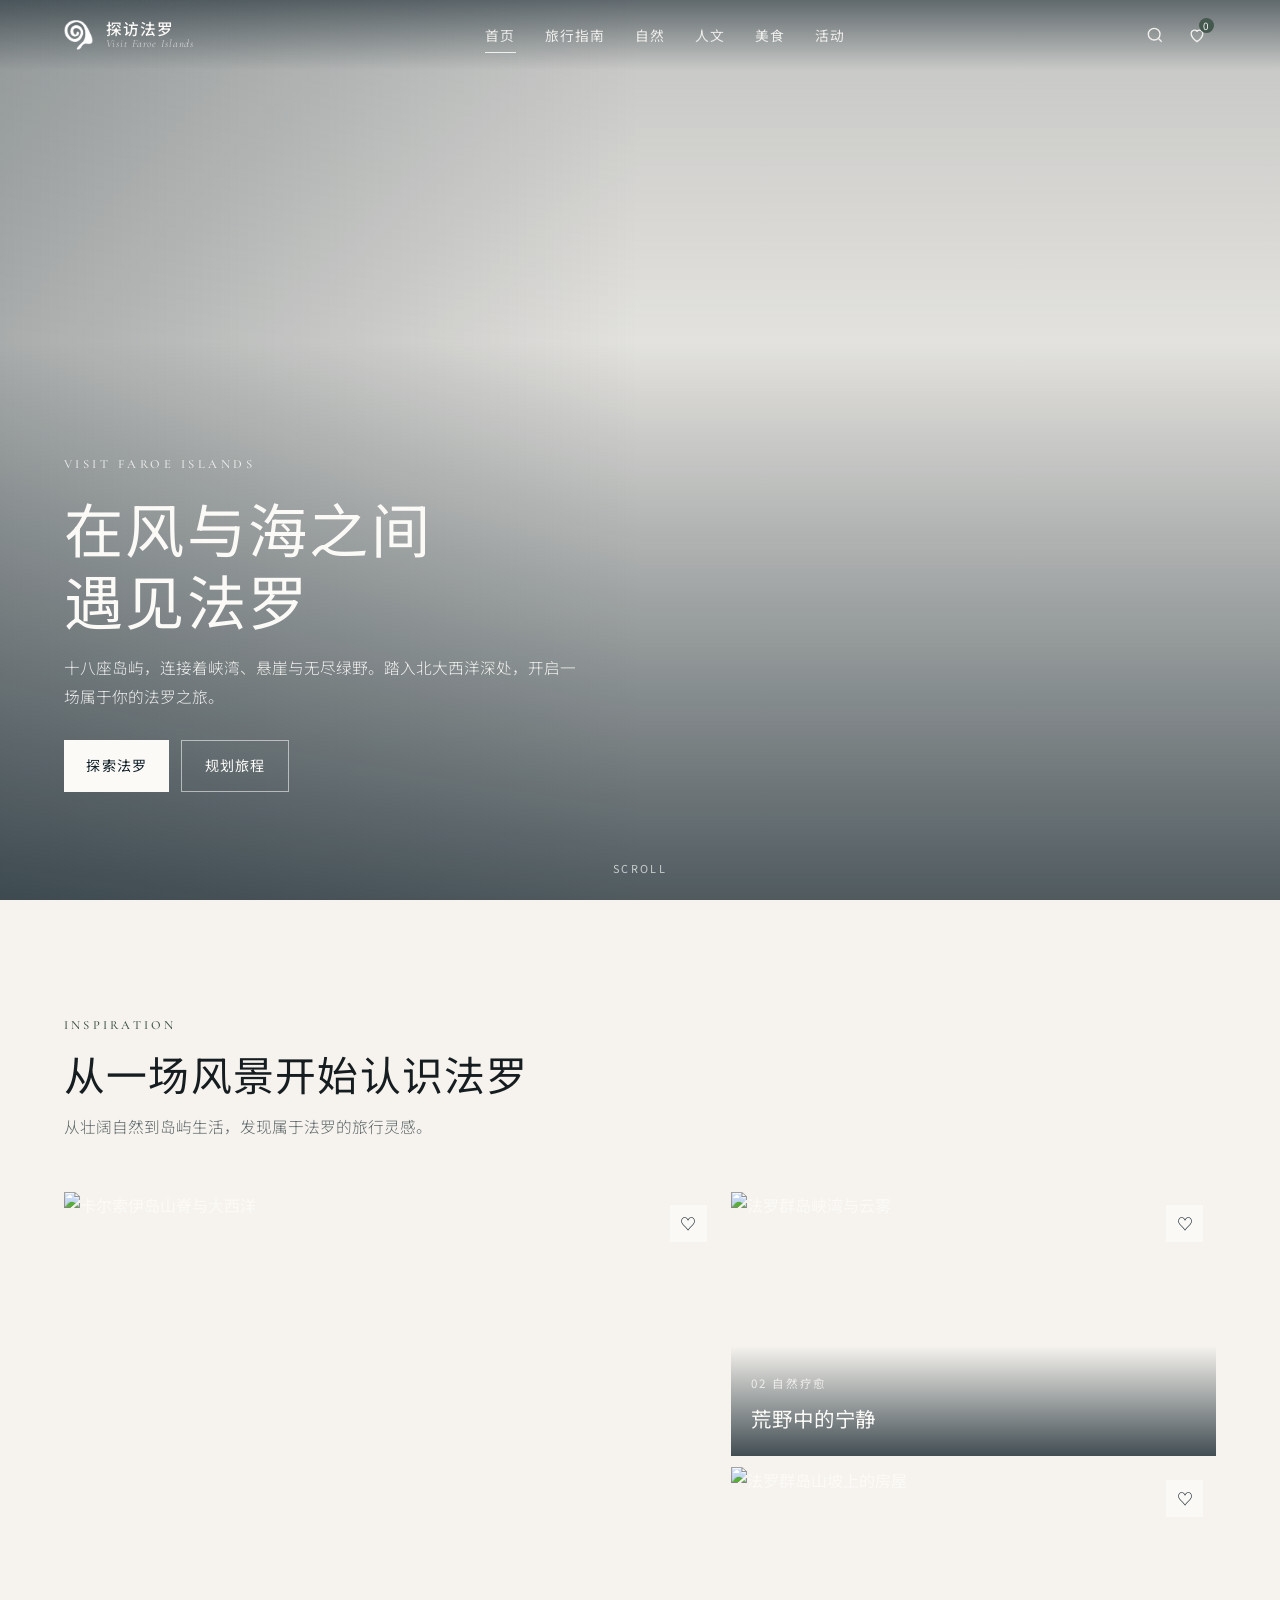
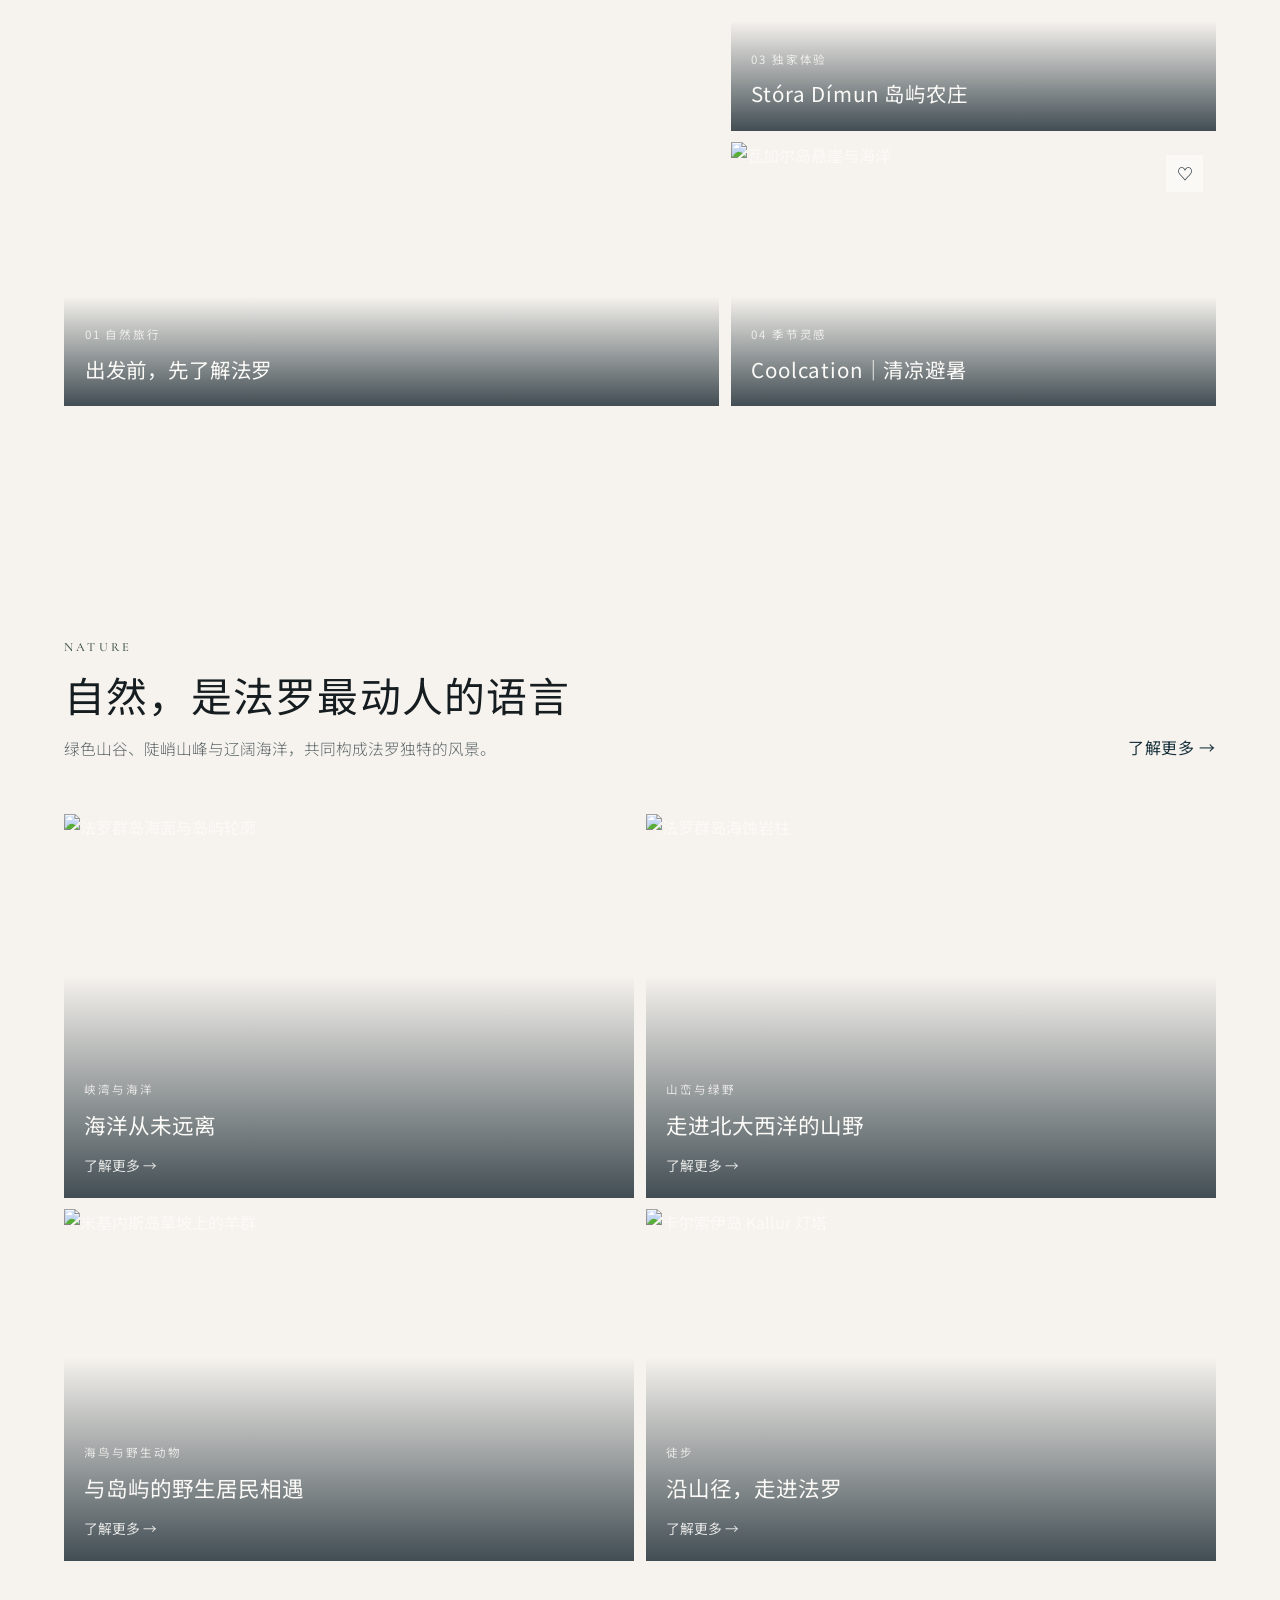
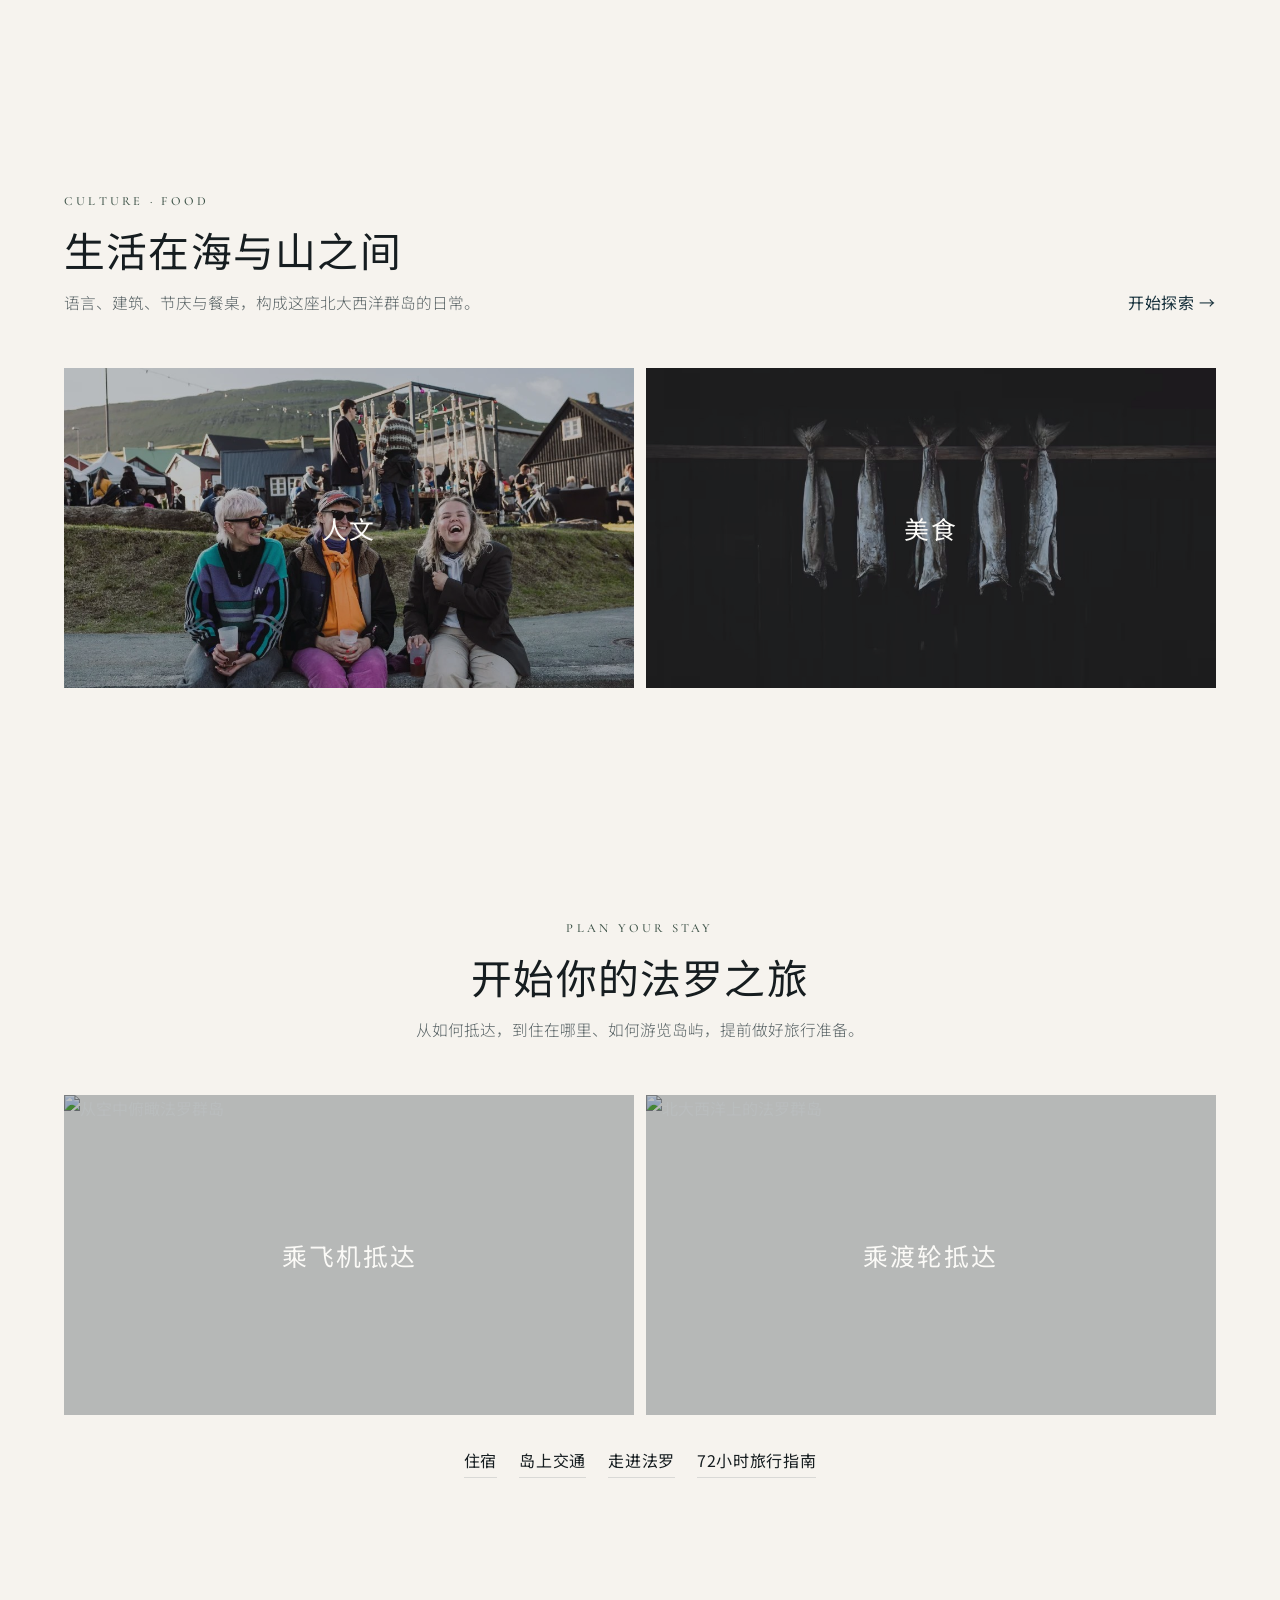
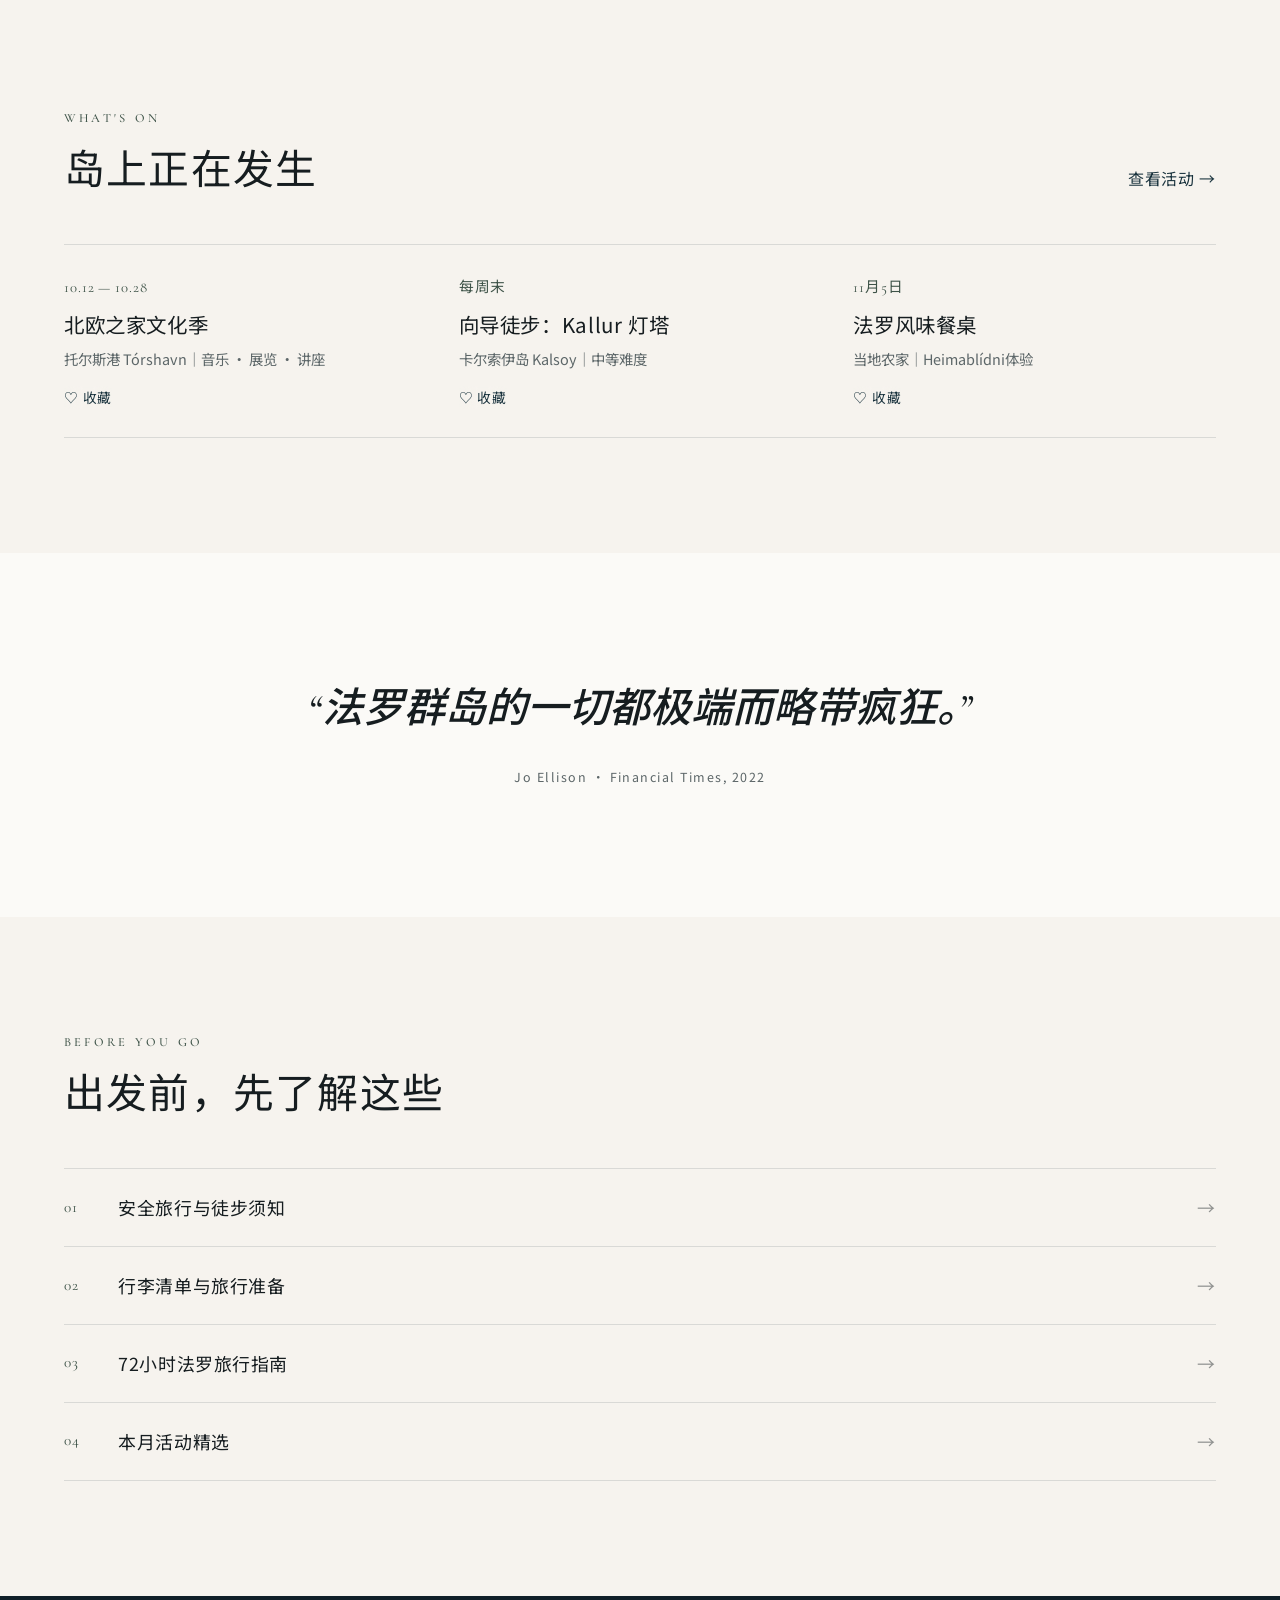
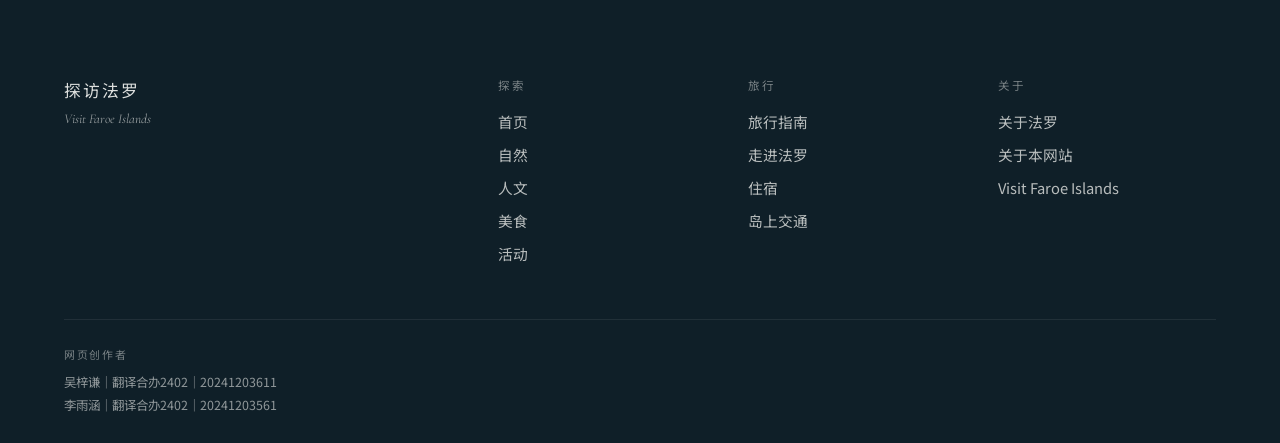
==== commit b854a611: "Replace the homepage culture card with the festival photo. Show the village gathering in the 人文 pane" ====
--- a/index.html
+++ b/index.html
@@ -227,7 +227,7 @@
         </div>
         <div class="arrive-grid">
           <a class="arrive-panel" href="culture.html">
-            <img src="https://images.unsplash.com/photo-1506462313968-6a1f37574ec6?auto=format&fit=crop&w=1200&q=80" alt="托尔斯港草顶木屋" />
+            <img src="assets/home-culture.jpg" alt="法罗节日里的人群" />
             <div class="arrive-label"><strong>人文</strong></div>
           </a>
           <a class="arrive-panel" href="food.html">
--- a/styles.css
+++ b/styles.css
@@ -677,17 +677,18 @@
 
 .quote-band blockquote {
   margin: 0 auto;
-  max-width: 40rem;
+  max-width: 100%;
 }
 
 .quote-band p {
   font-family: var(--font-en);
-  font-size: clamp(1.7rem, 4vw, 2.7rem);
+  font-size: clamp(1.05rem, 3.2vw, 2.7rem);
   font-style: italic;
   font-weight: 500;
   line-height: 1.4;
   margin: 0 0 1.5rem;
   color: var(--ink);
+  white-space: nowrap;
 }
 
 .quote-band cite {
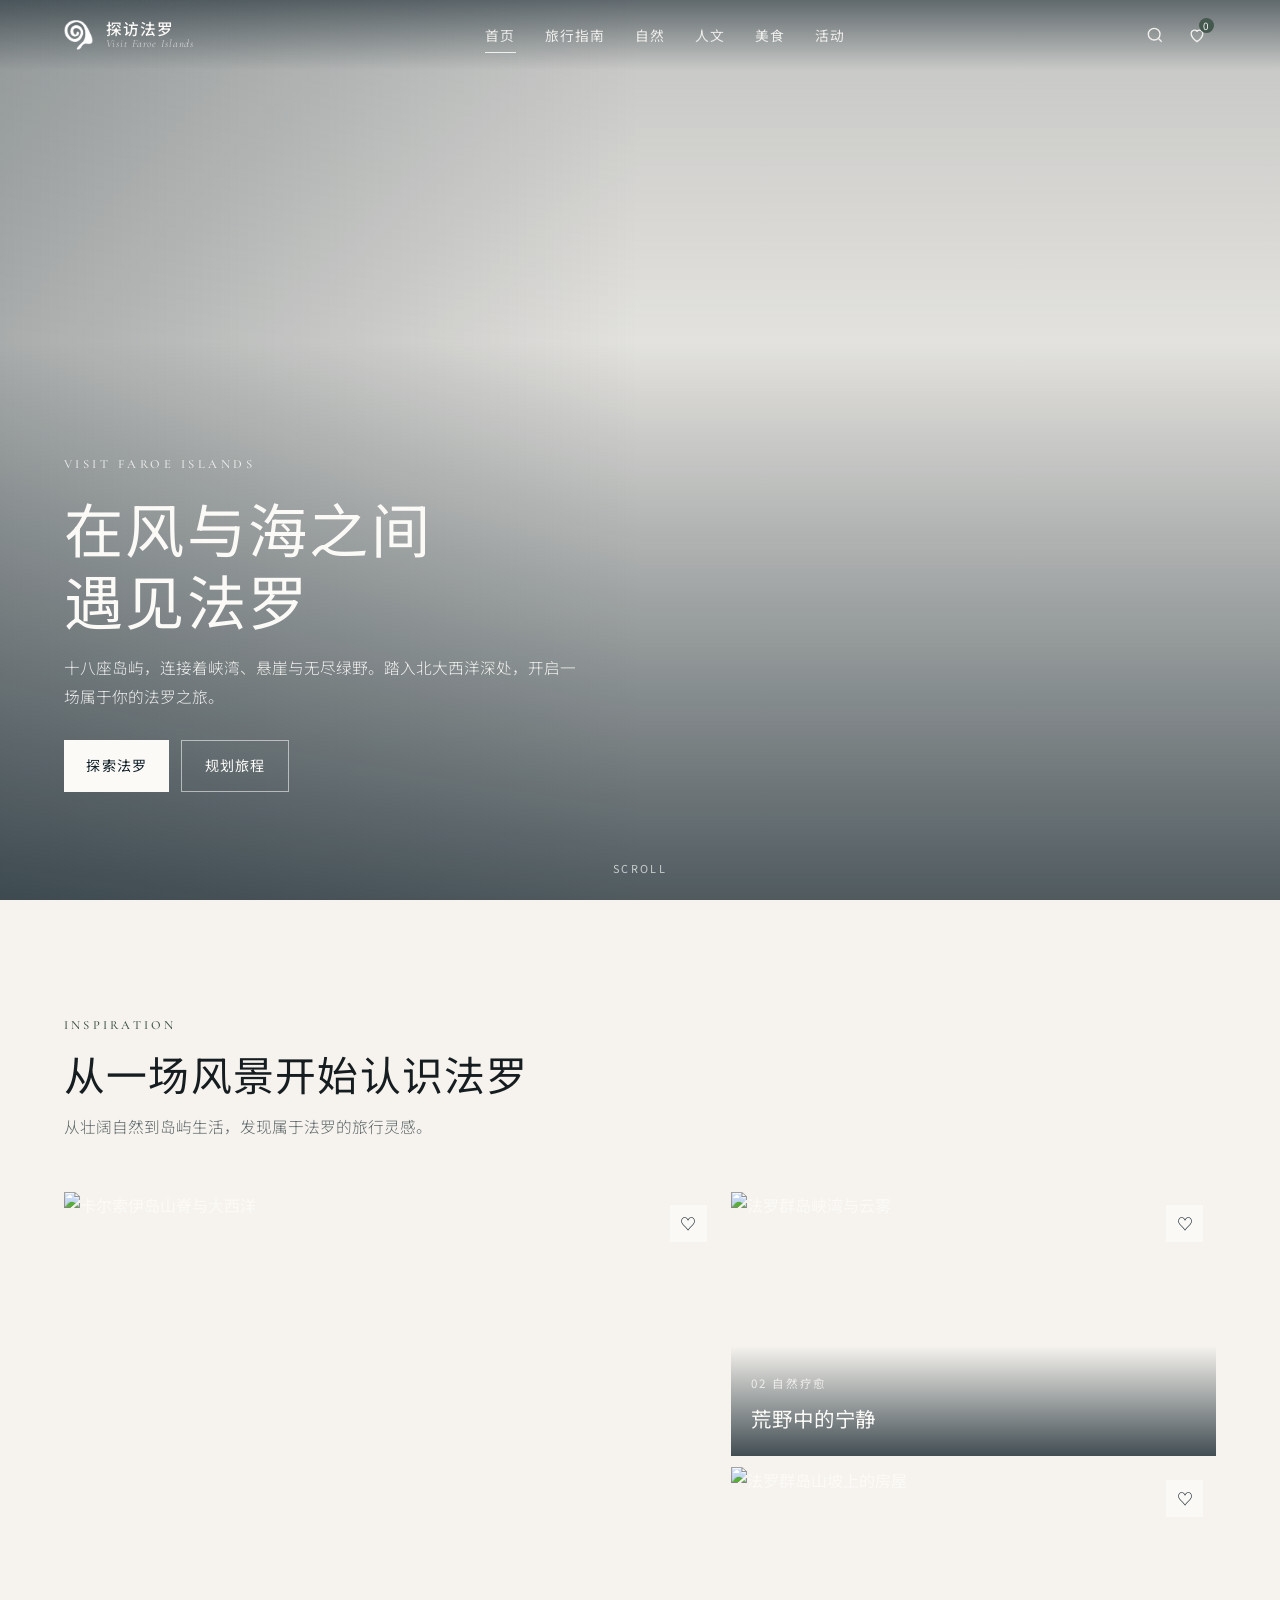
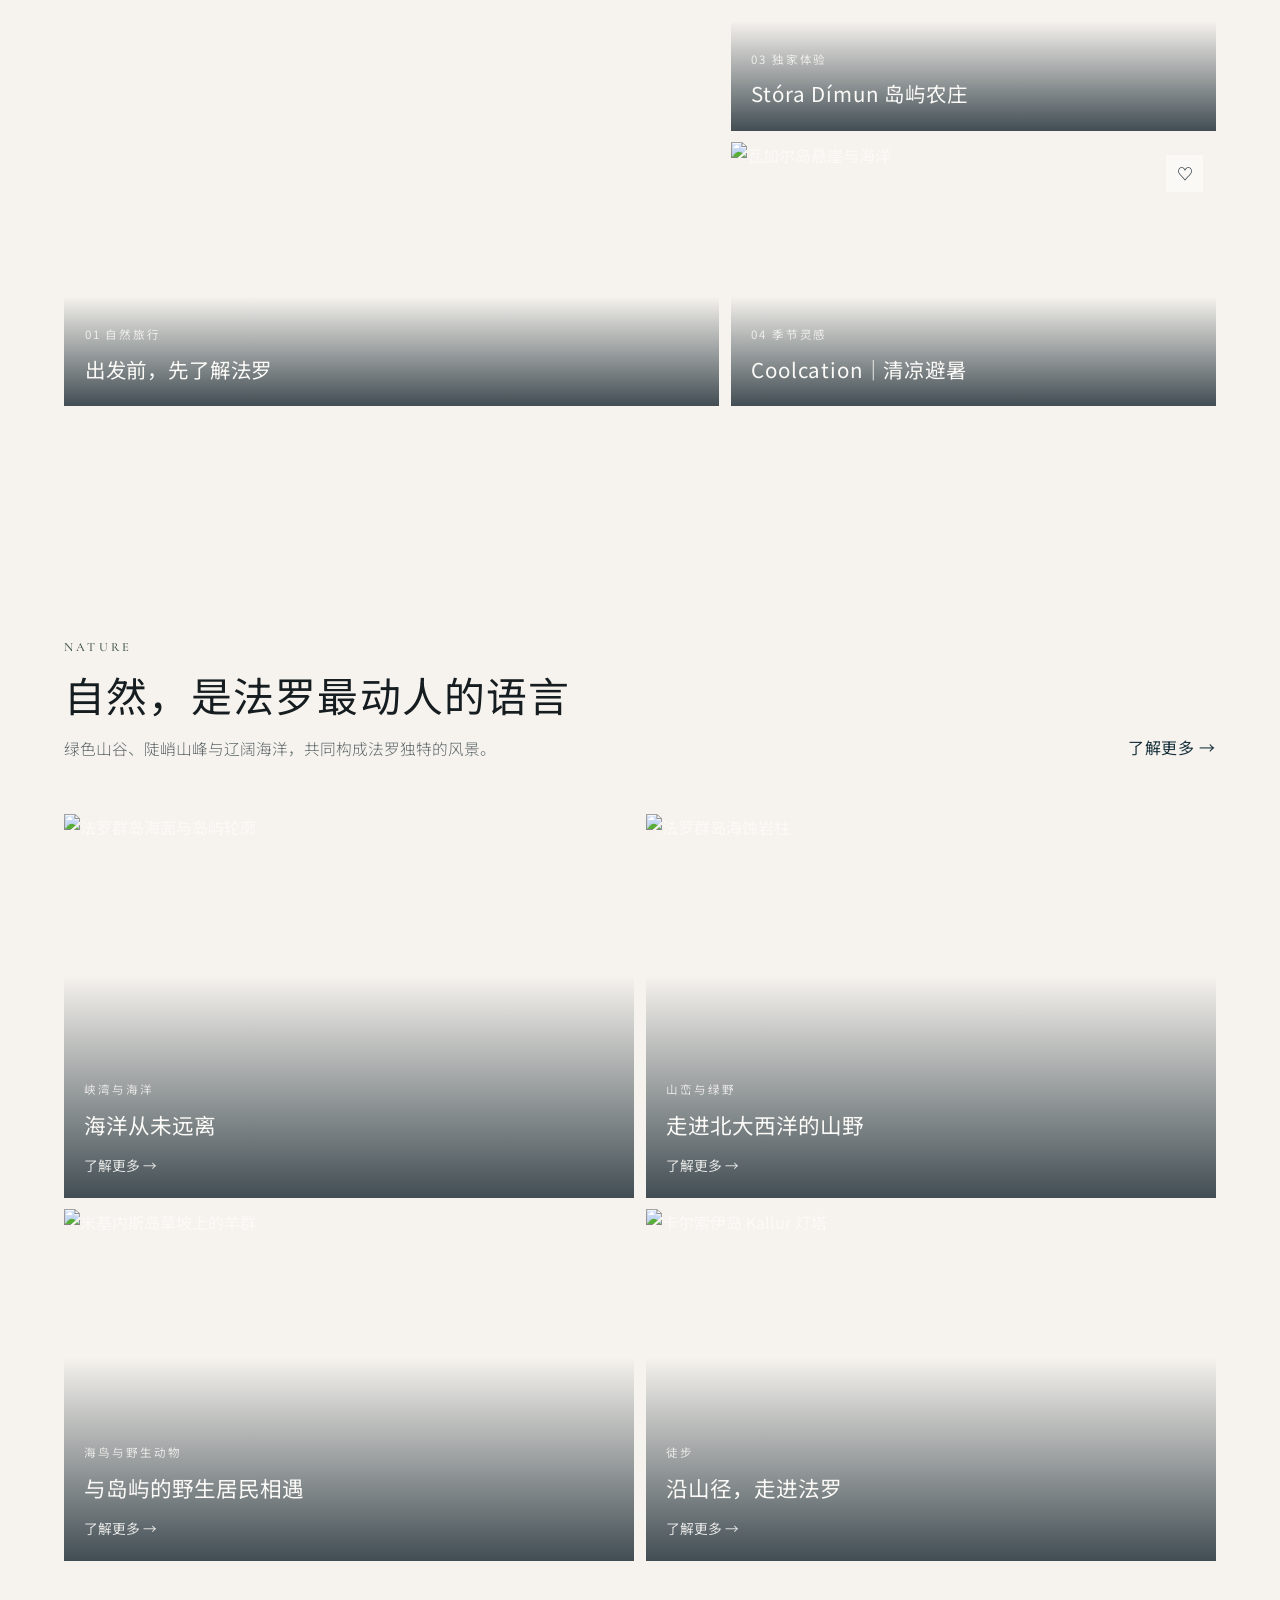
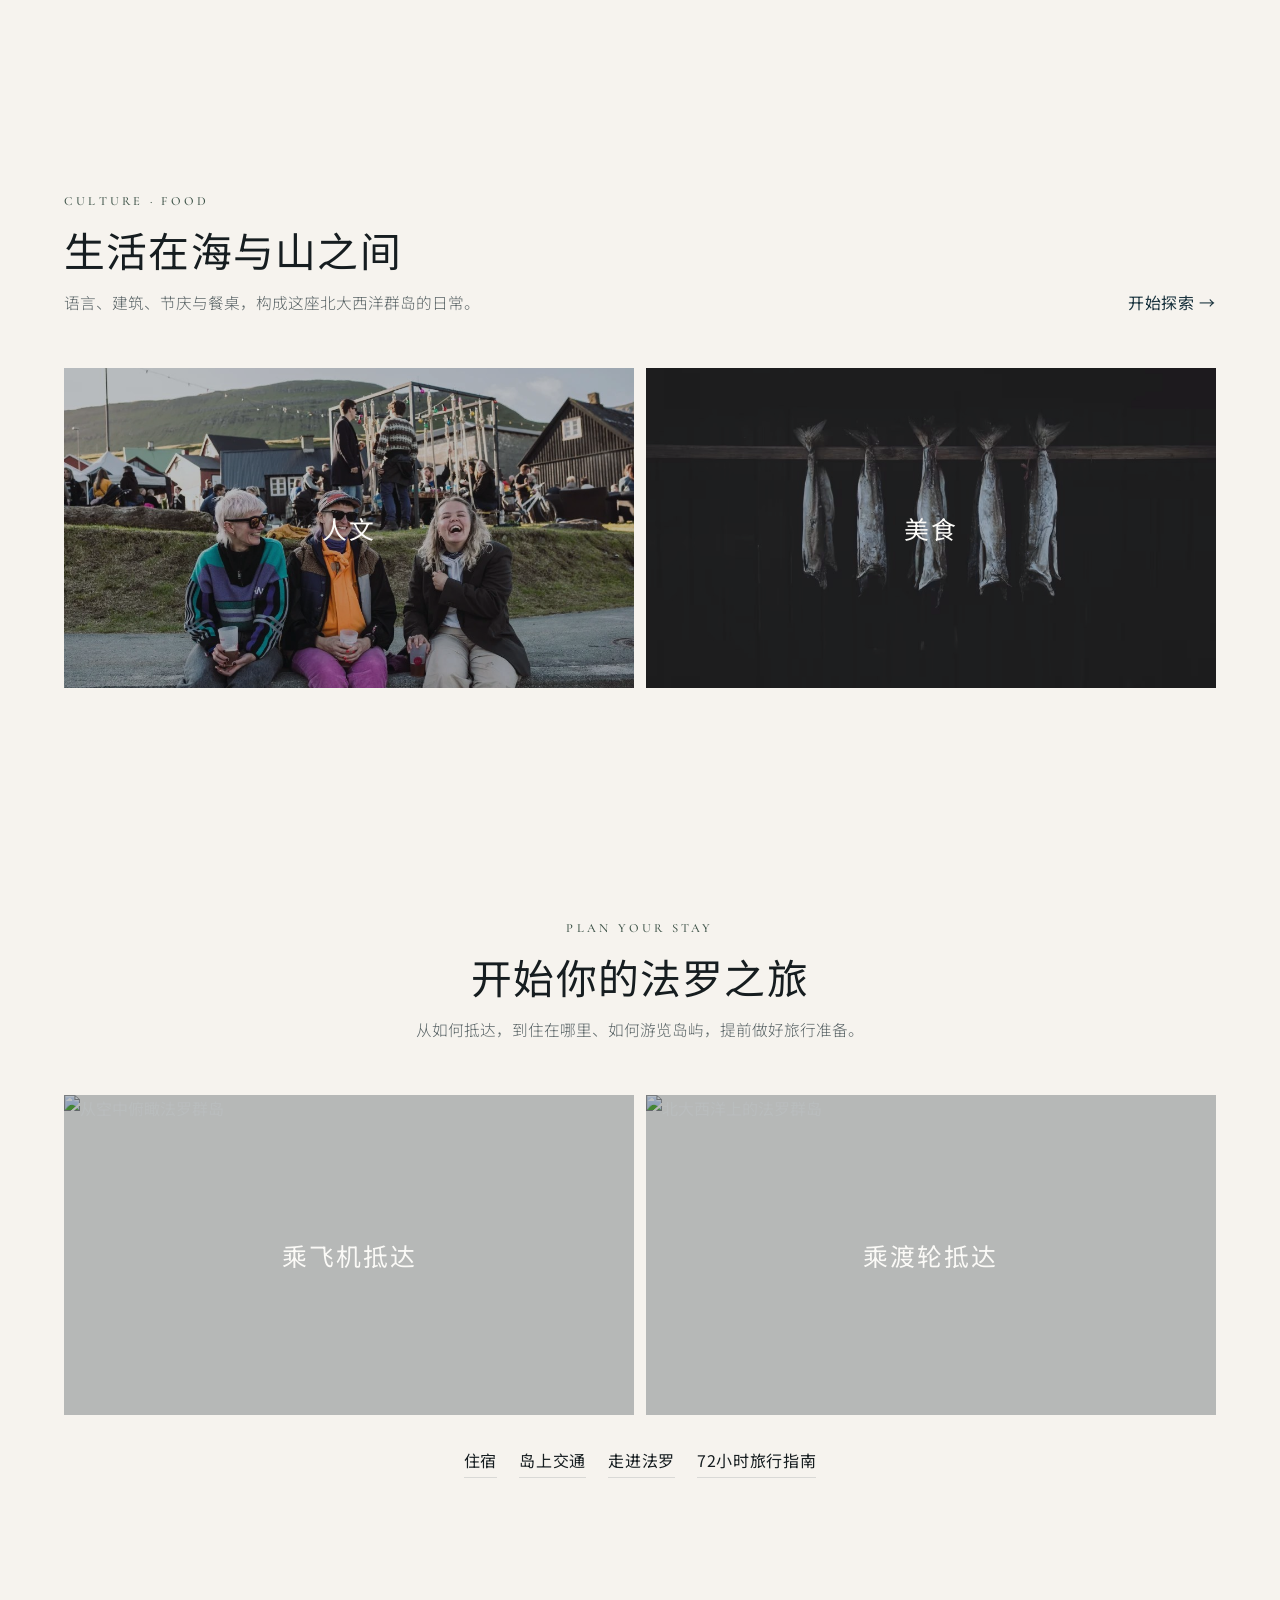
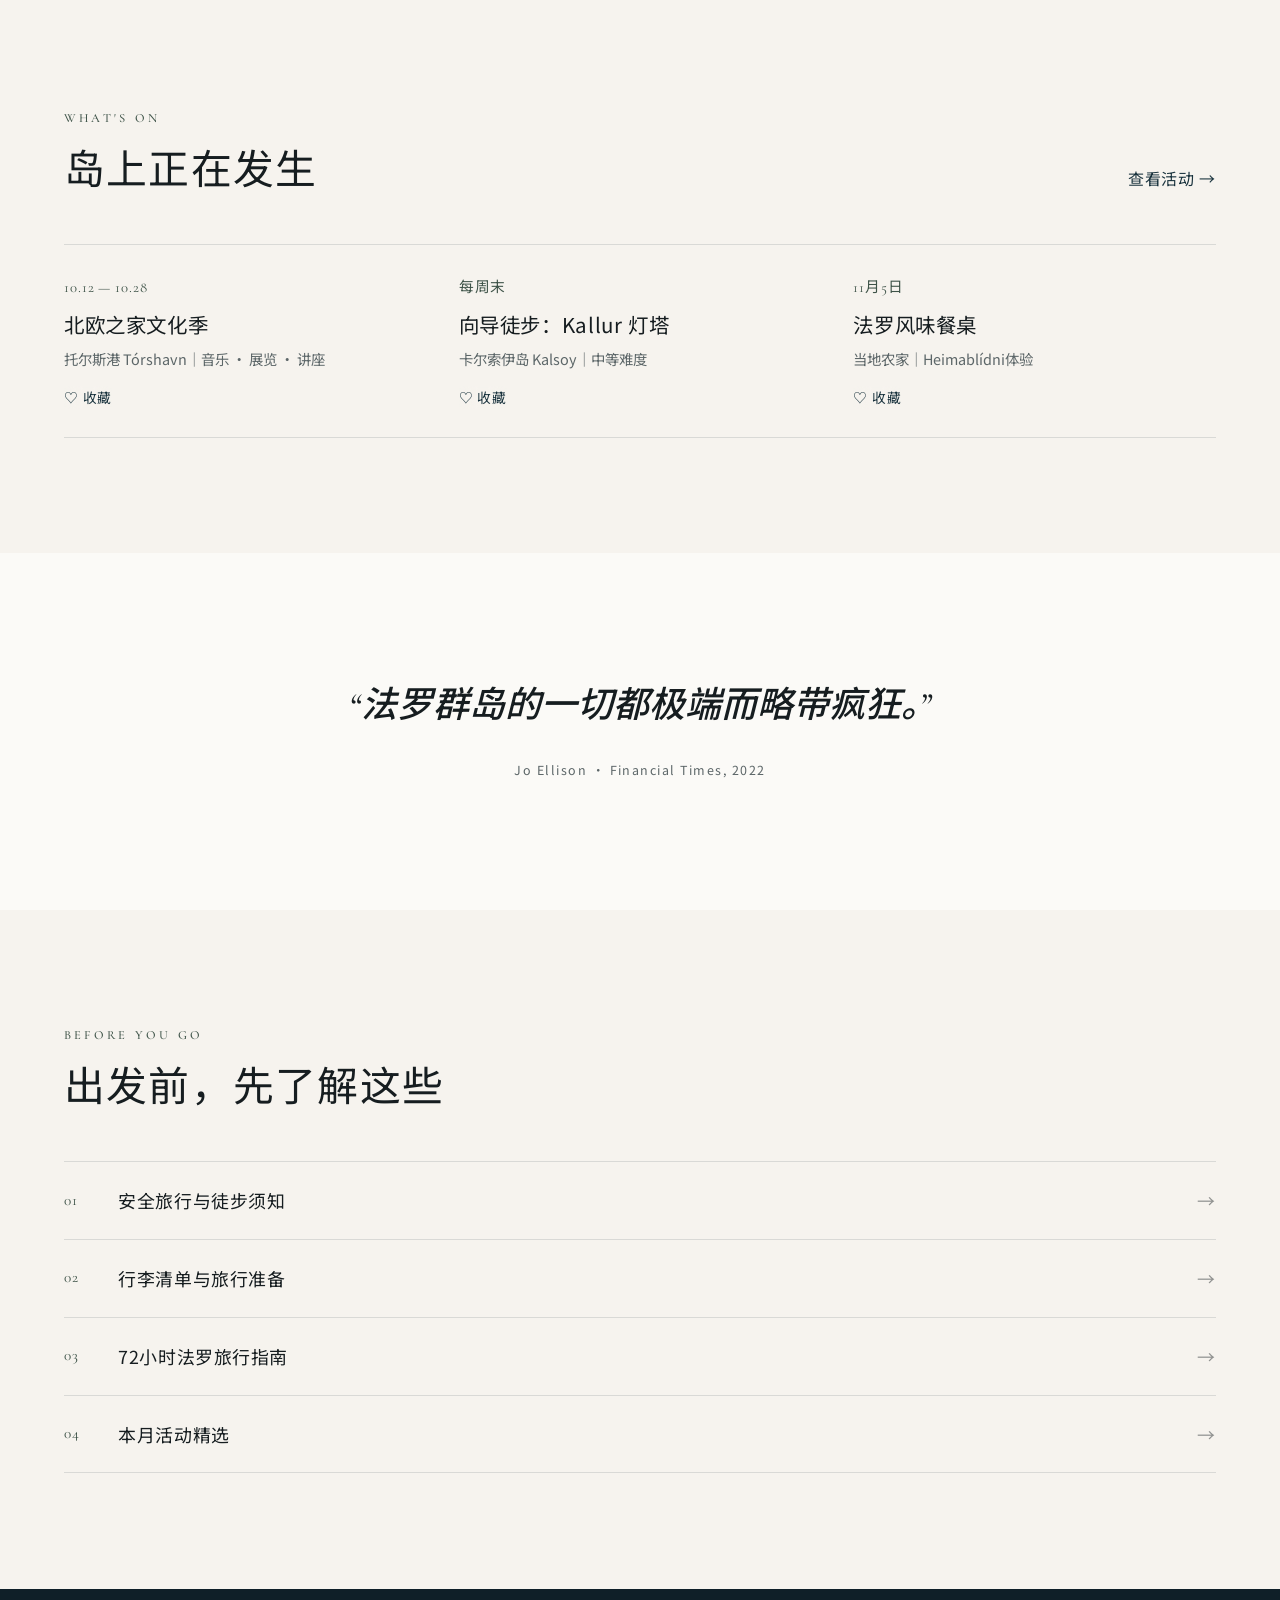
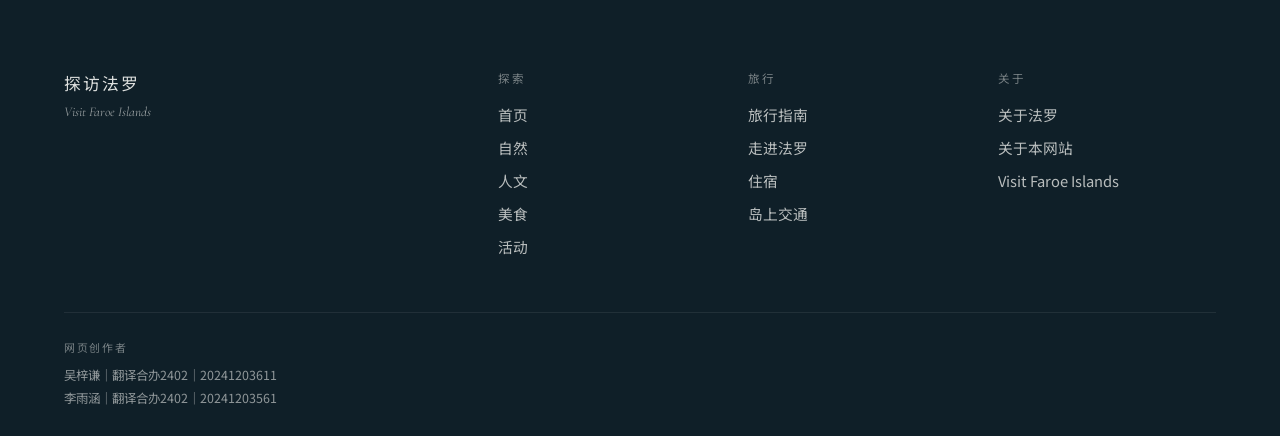
==== commit 9cc49c7c: "Force the homepage quote onto one line. Inline nowrap and a cache-busted stylesheet so browsers that" ====
--- a/index.html
+++ b/index.html
@@ -14,7 +14,7 @@
       href="https://fonts.googleapis.com/css2?family=Cormorant+Garamond:ital,wght@0,500;0,600;1,500&family=Noto+Sans+SC:wght@300;400;500&family=Syne:wght@600;700&display=swap"
       rel="stylesheet"
     />
-    <link rel="stylesheet" href="styles.css" />
+    <link rel="stylesheet" href="styles.css?v=6" />
   </head>
   <body>
     <header class="site-header" id="top">
@@ -292,8 +292,8 @@
       </section>
 
       <section class="quote-band">
-        <blockquote>
-          <p>“法罗群岛的一切都极端而略带疯狂。”</p>
+        <blockquote style="max-width: none">
+          <p style="white-space: nowrap; font-size: clamp(1.15rem, 2.8vw, 2.55rem)">“法罗群岛的一切都极端而略带疯狂。”</p>
           <cite>Jo Ellison · Financial Times, 2022</cite>
         </blockquote>
       </section>
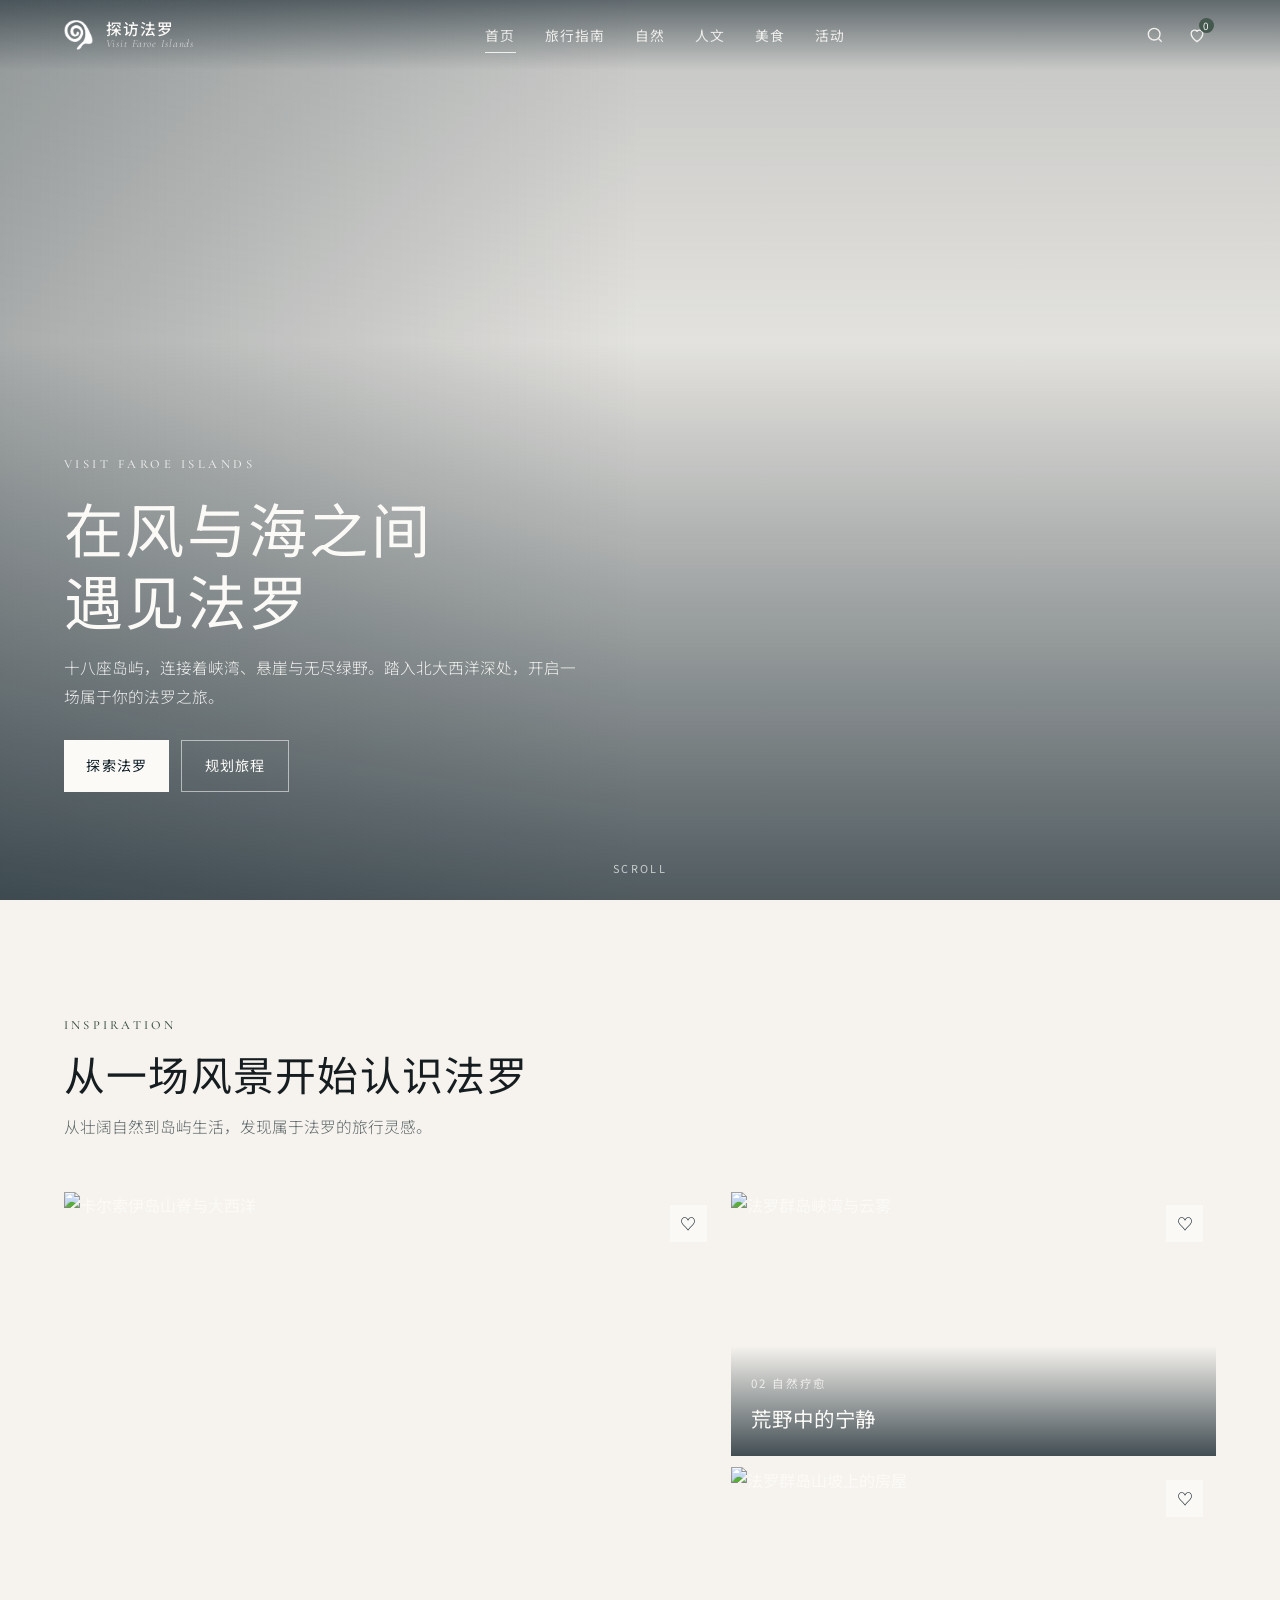
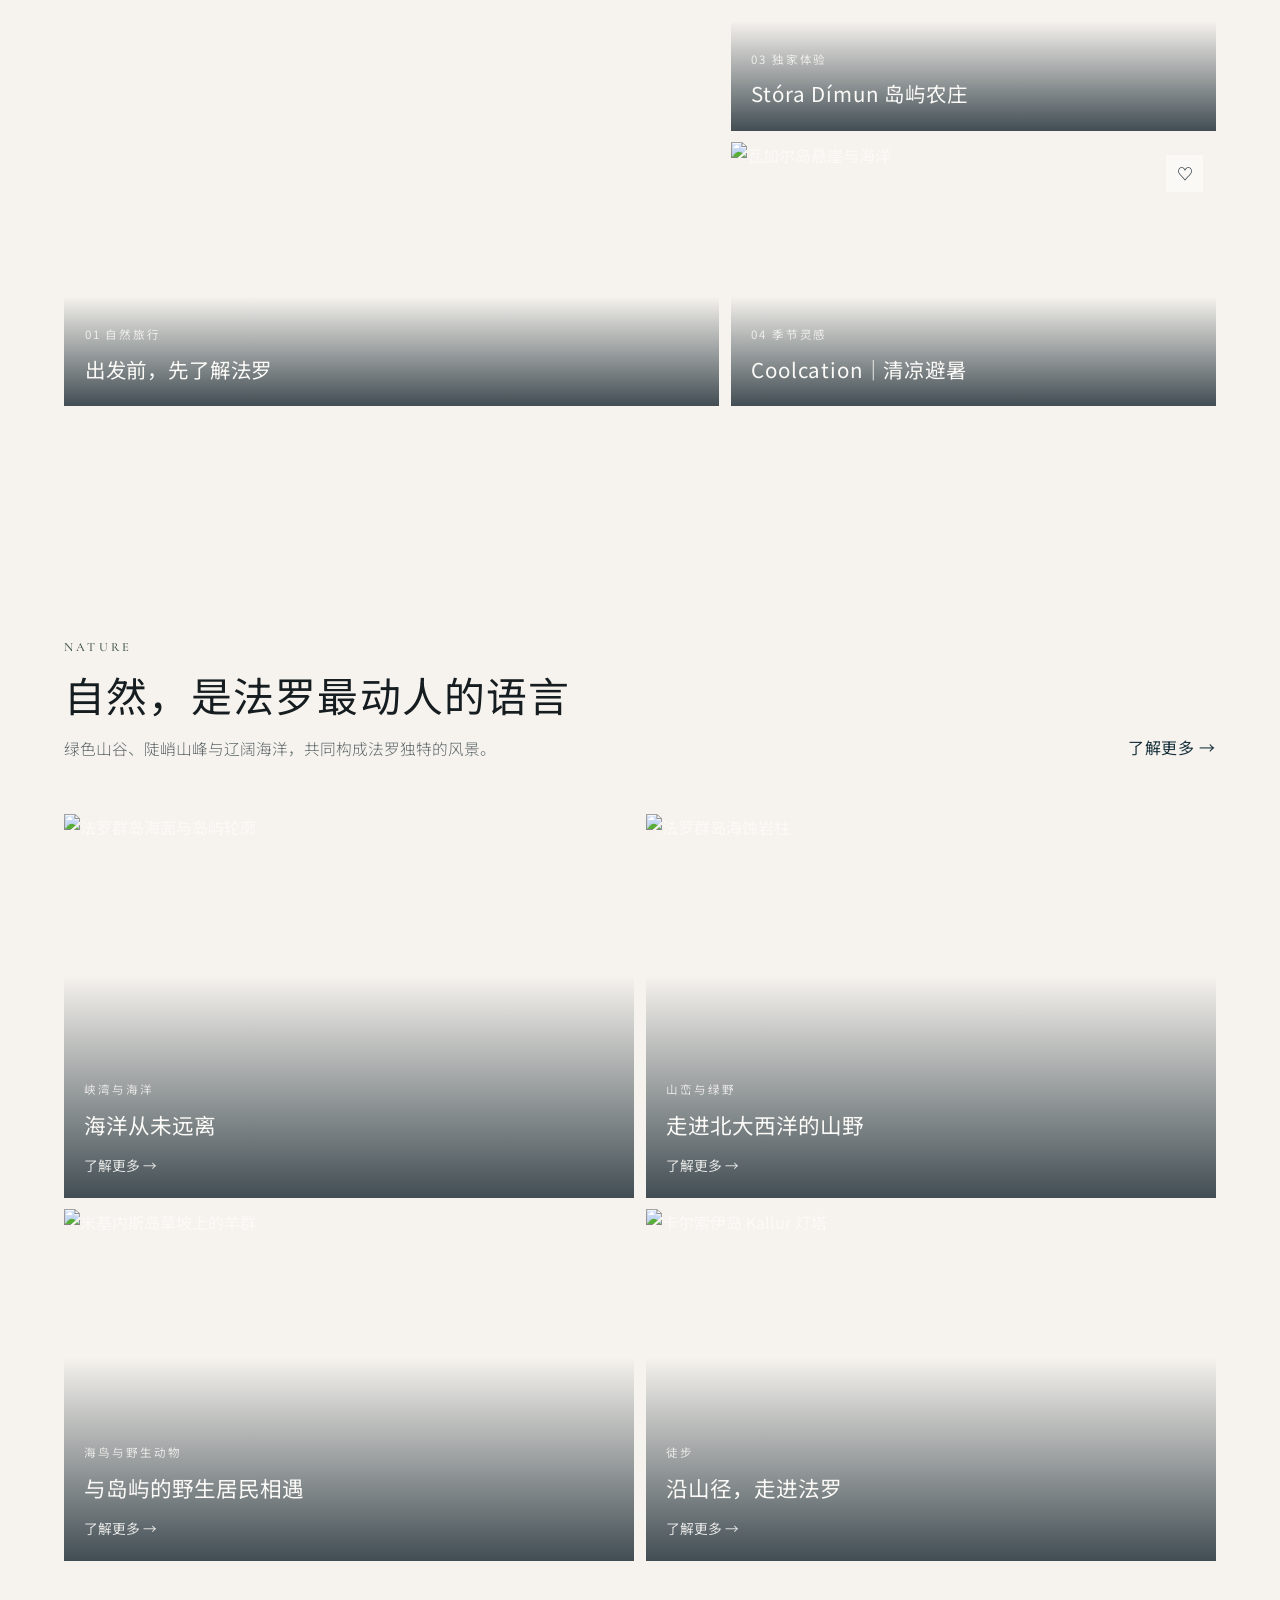
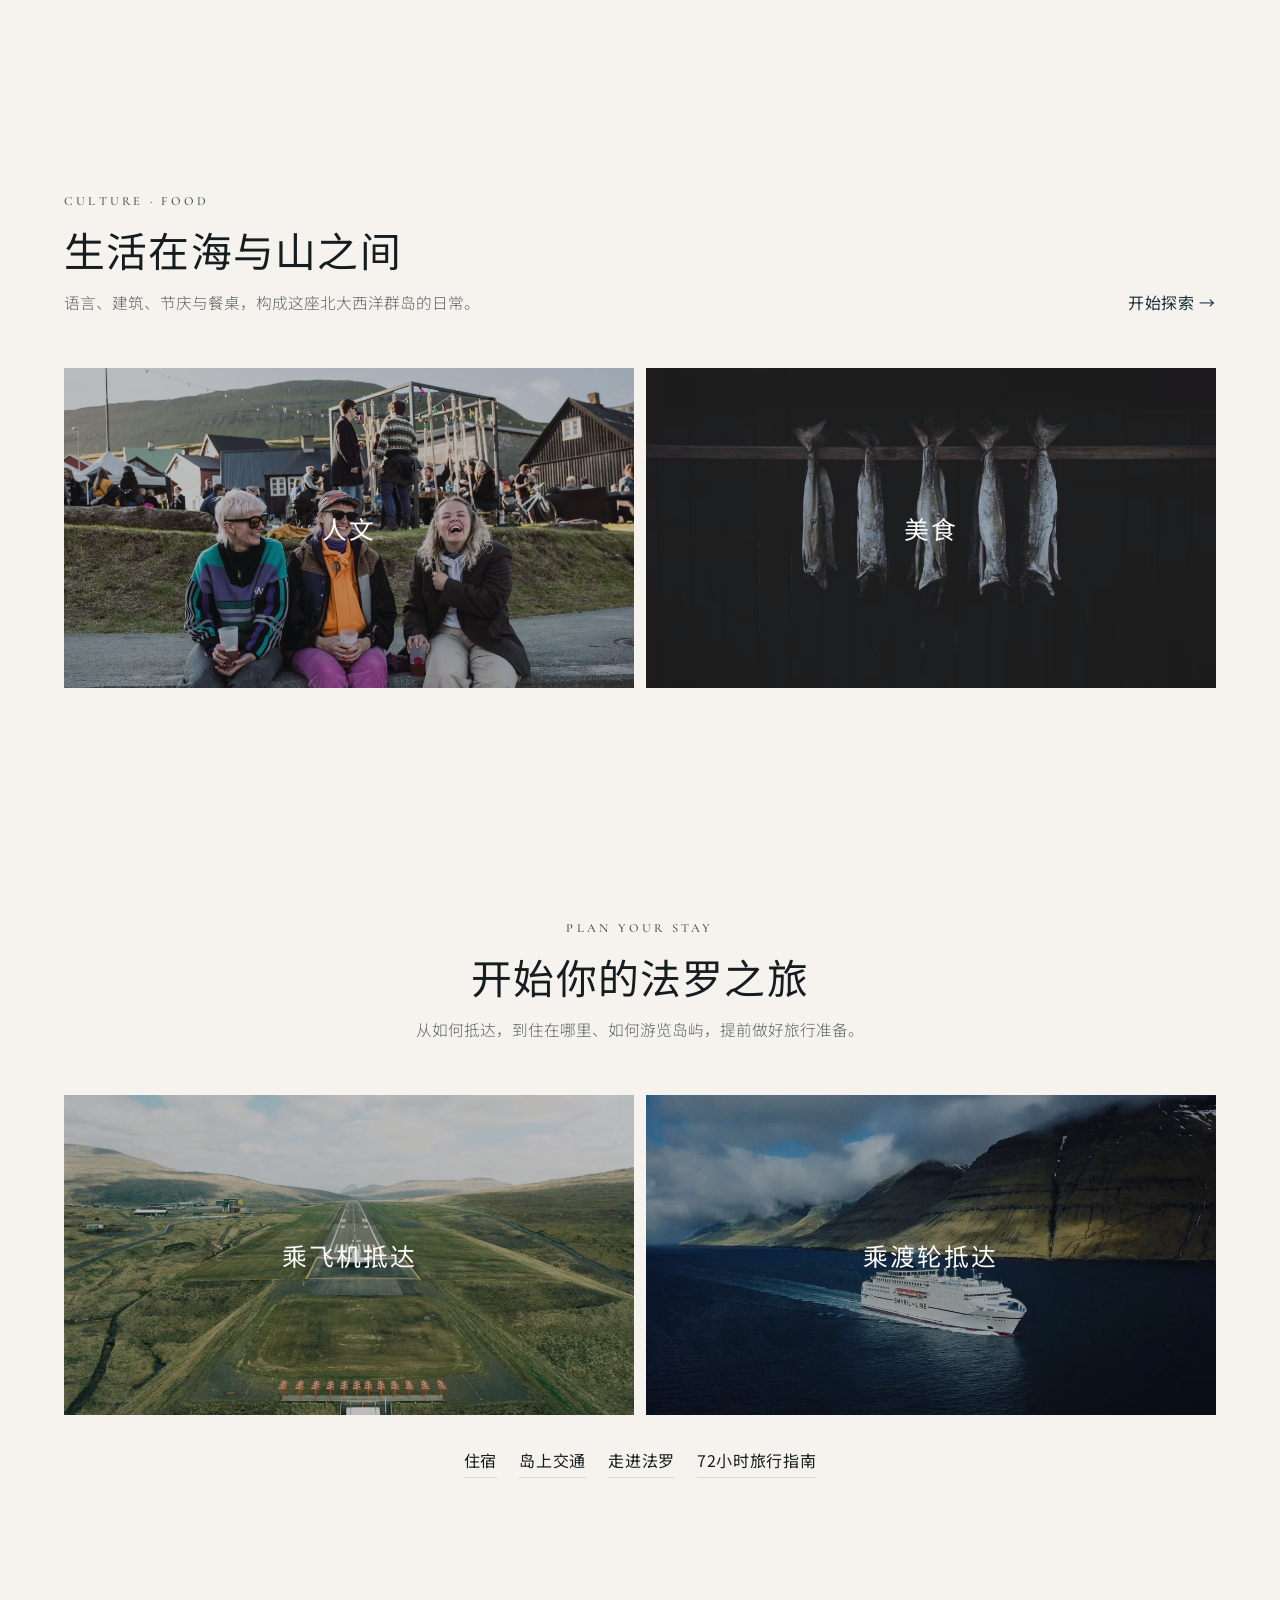
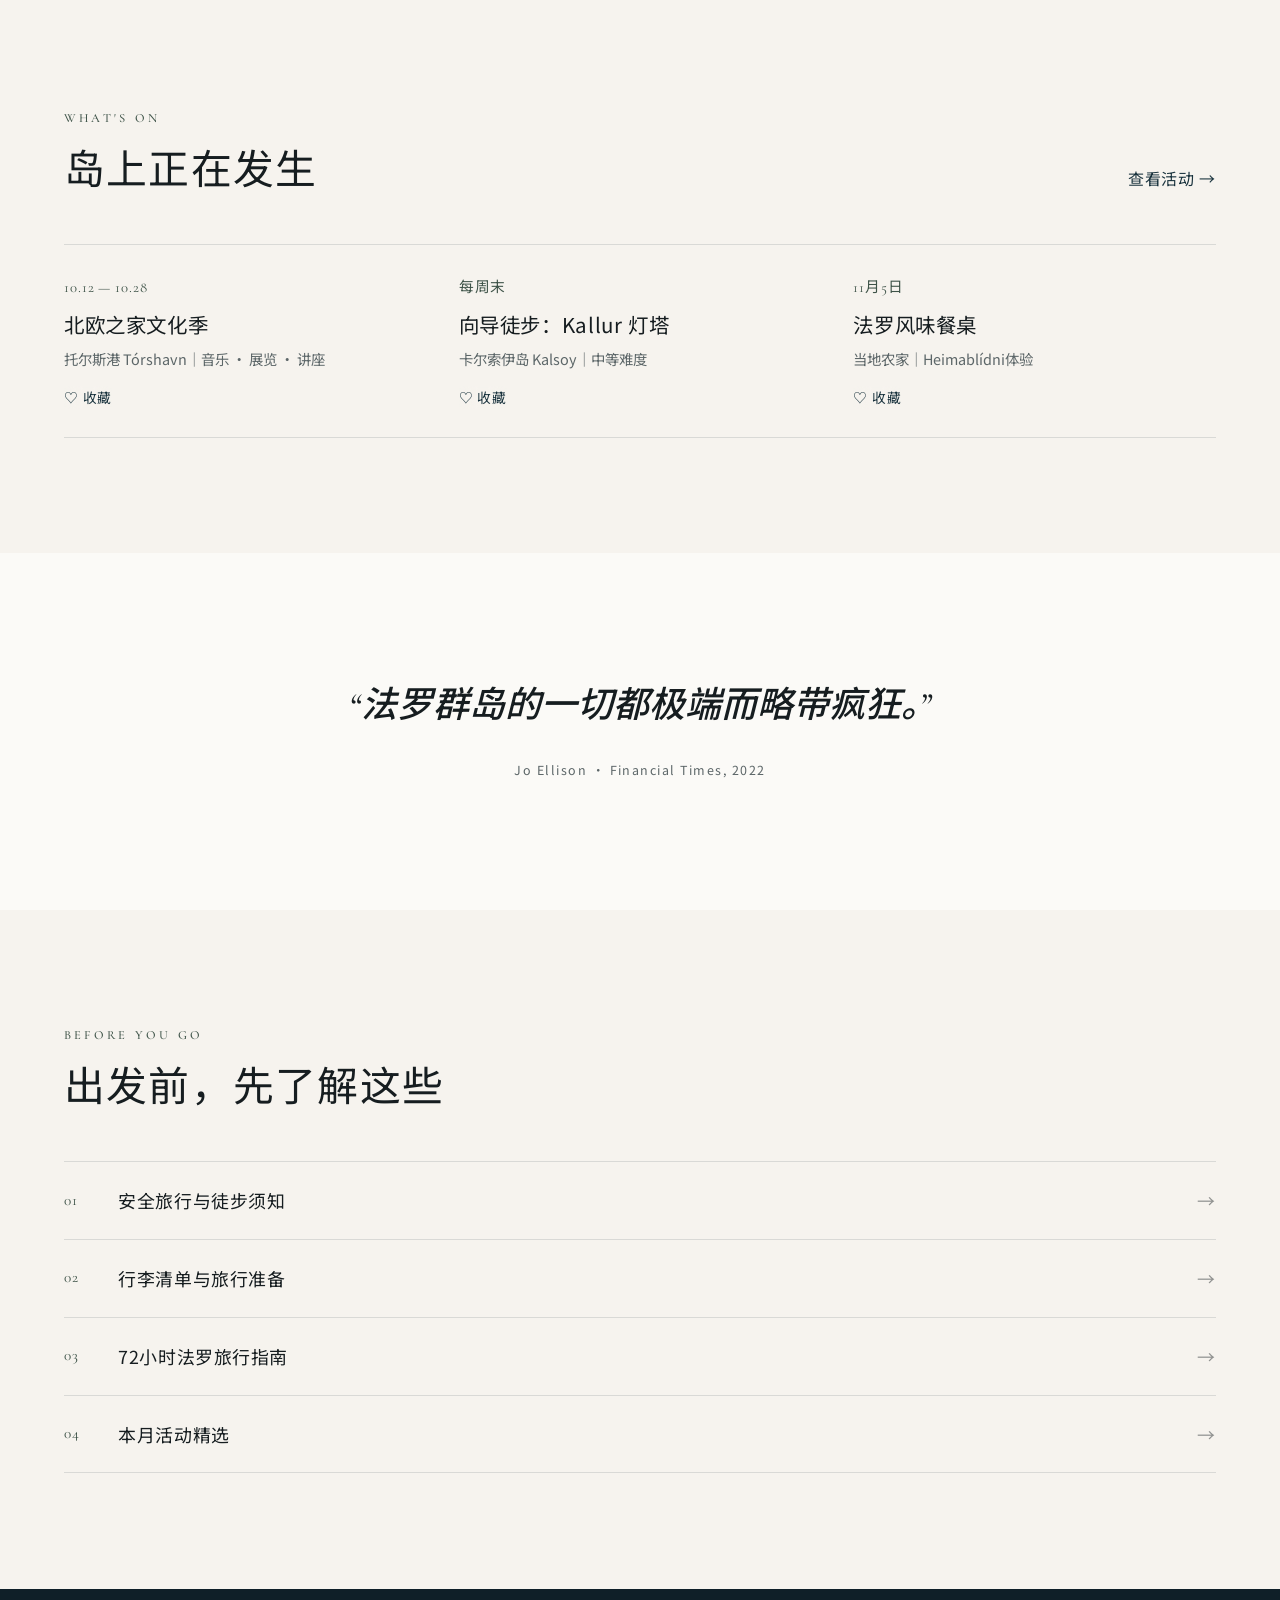
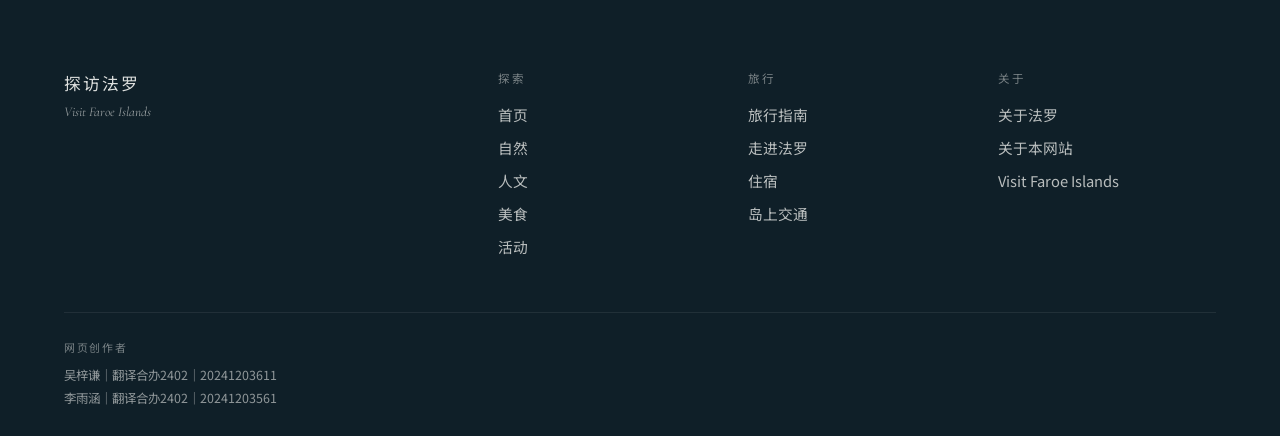
==== commit 41387278: "Replace the arrival cards with the runway and ferry. The homepage and plan-page panels now show the " ====
--- a/index.html
+++ b/index.html
@@ -245,11 +245,11 @@
         </div>
         <div class="arrive-grid">
           <a class="arrive-panel" href="plan.html#air">
-            <img src="https://images.unsplash.com/photo-1517751243320-0cc45ec82da7?auto=format&fit=crop&w=1200&q=80" alt="从空中俯瞰法罗群岛" />
+            <img src="assets/arrive-by-air.webp" alt="瓦加尔机场跑道上的飞机" />
             <div class="arrive-label"><strong>乘飞机抵达</strong></div>
           </a>
           <a class="arrive-panel" href="plan.html#sea">
-            <img src="https://images.unsplash.com/photo-1561810051-09dd8d26010c?auto=format&fit=crop&w=1200&q=80" alt="北大西洋上的法罗群岛" />
+            <img src="assets/arrive-by-ferry.webp" alt="Smyril Line 渡轮驶近法罗群岛" />
             <div class="arrive-label"><strong>乘渡轮抵达</strong></div>
           </a>
         </div>
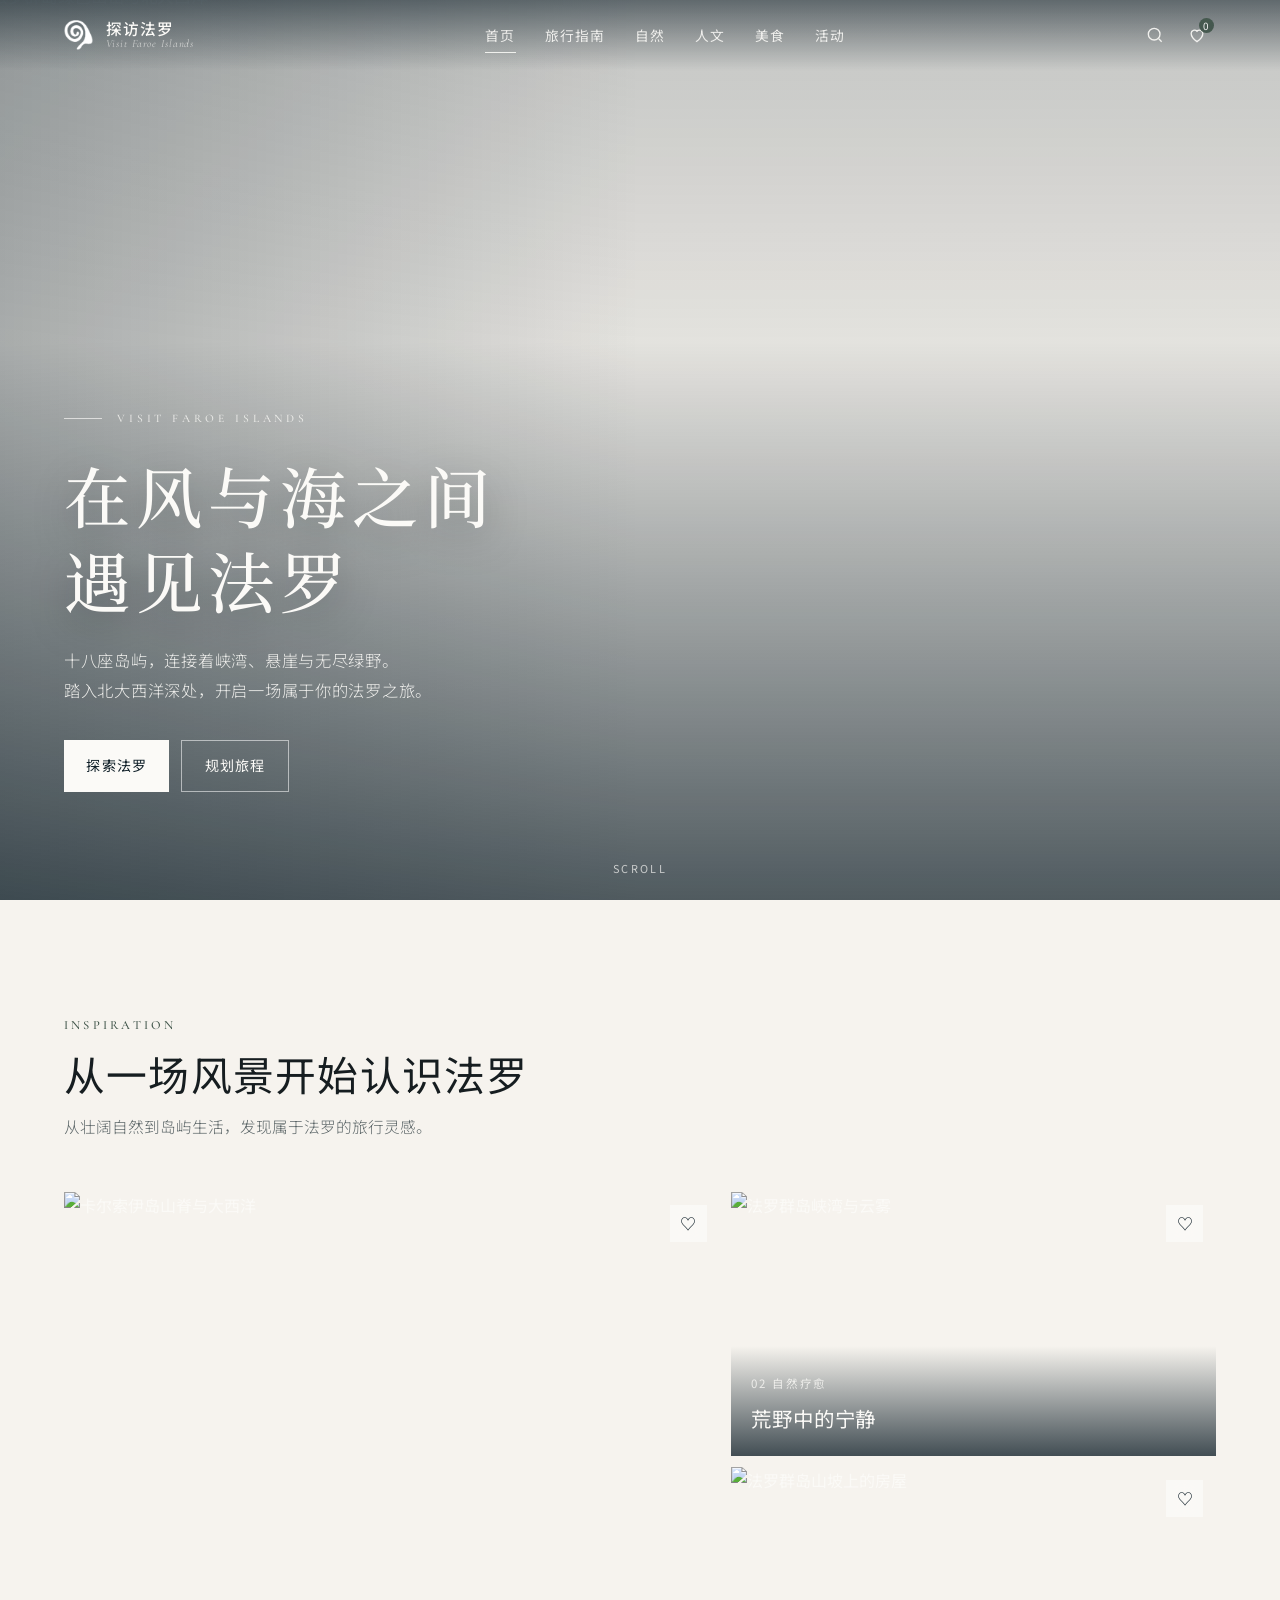
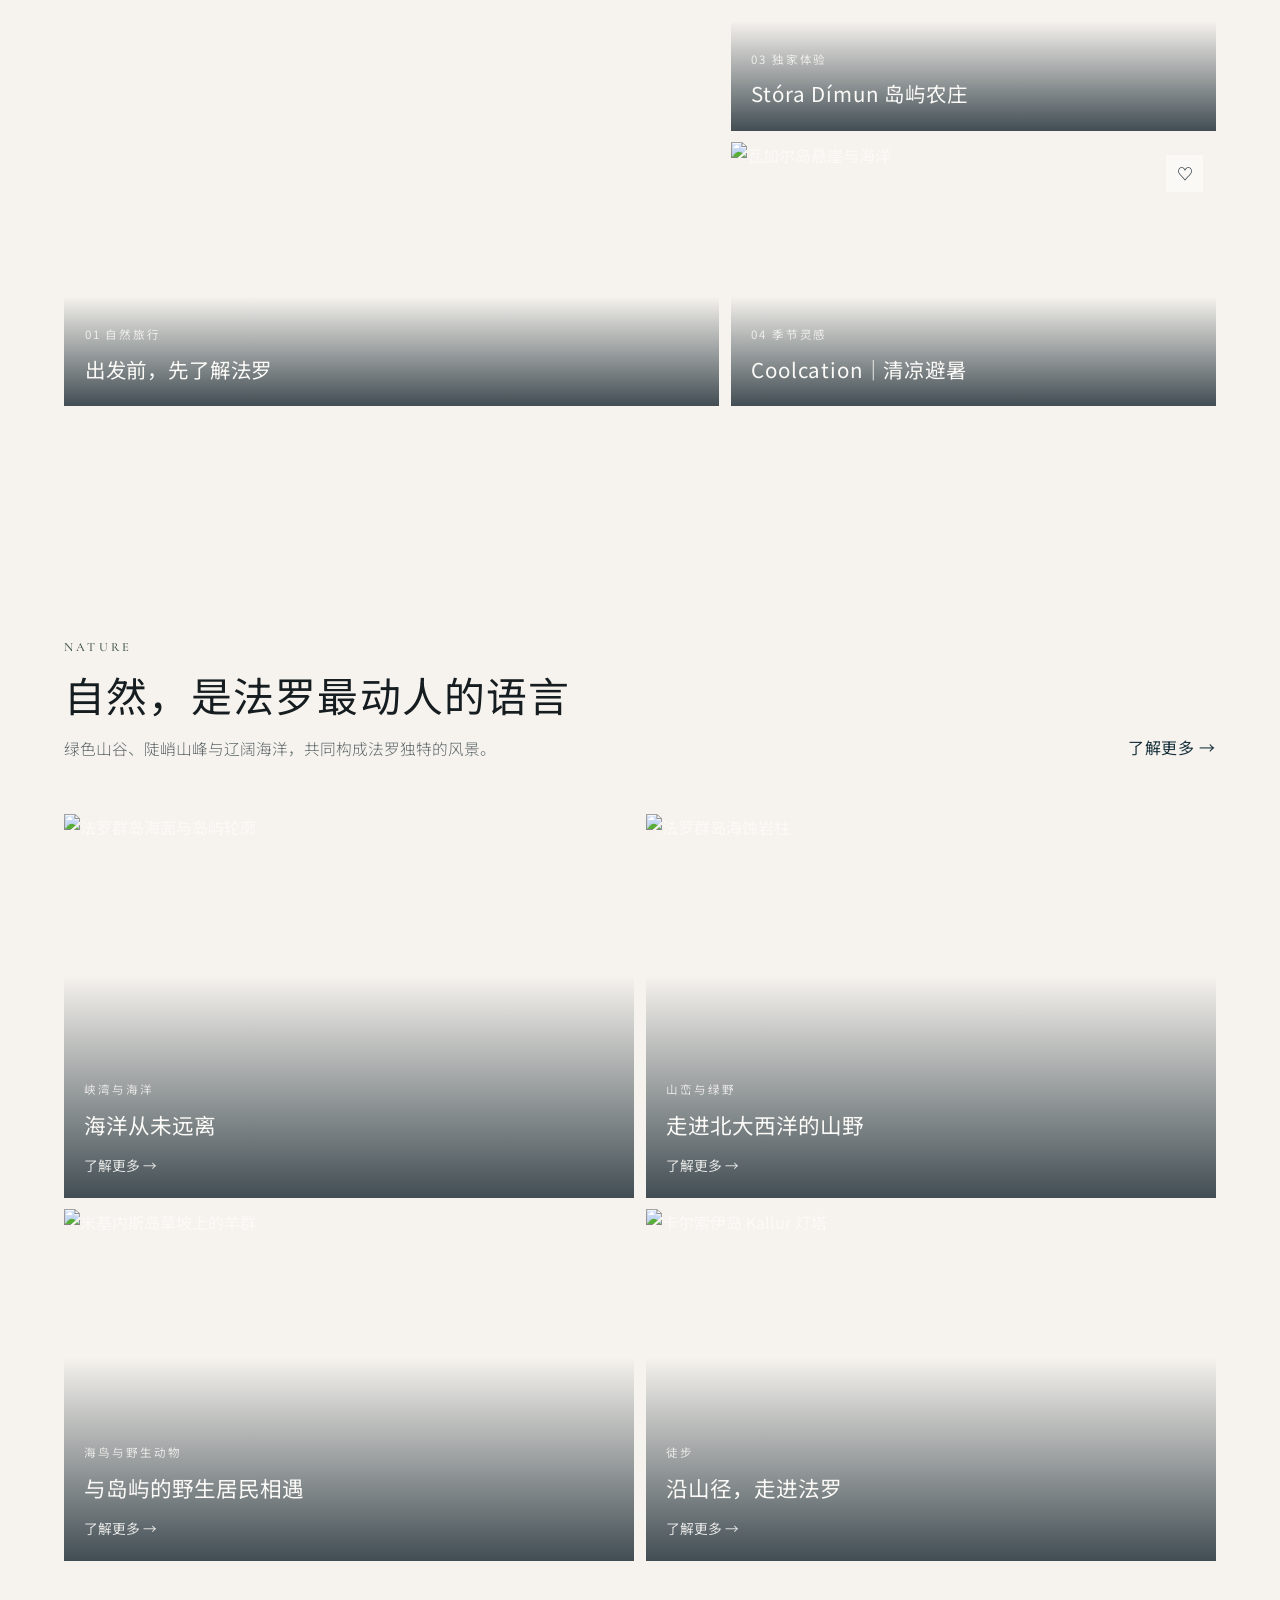
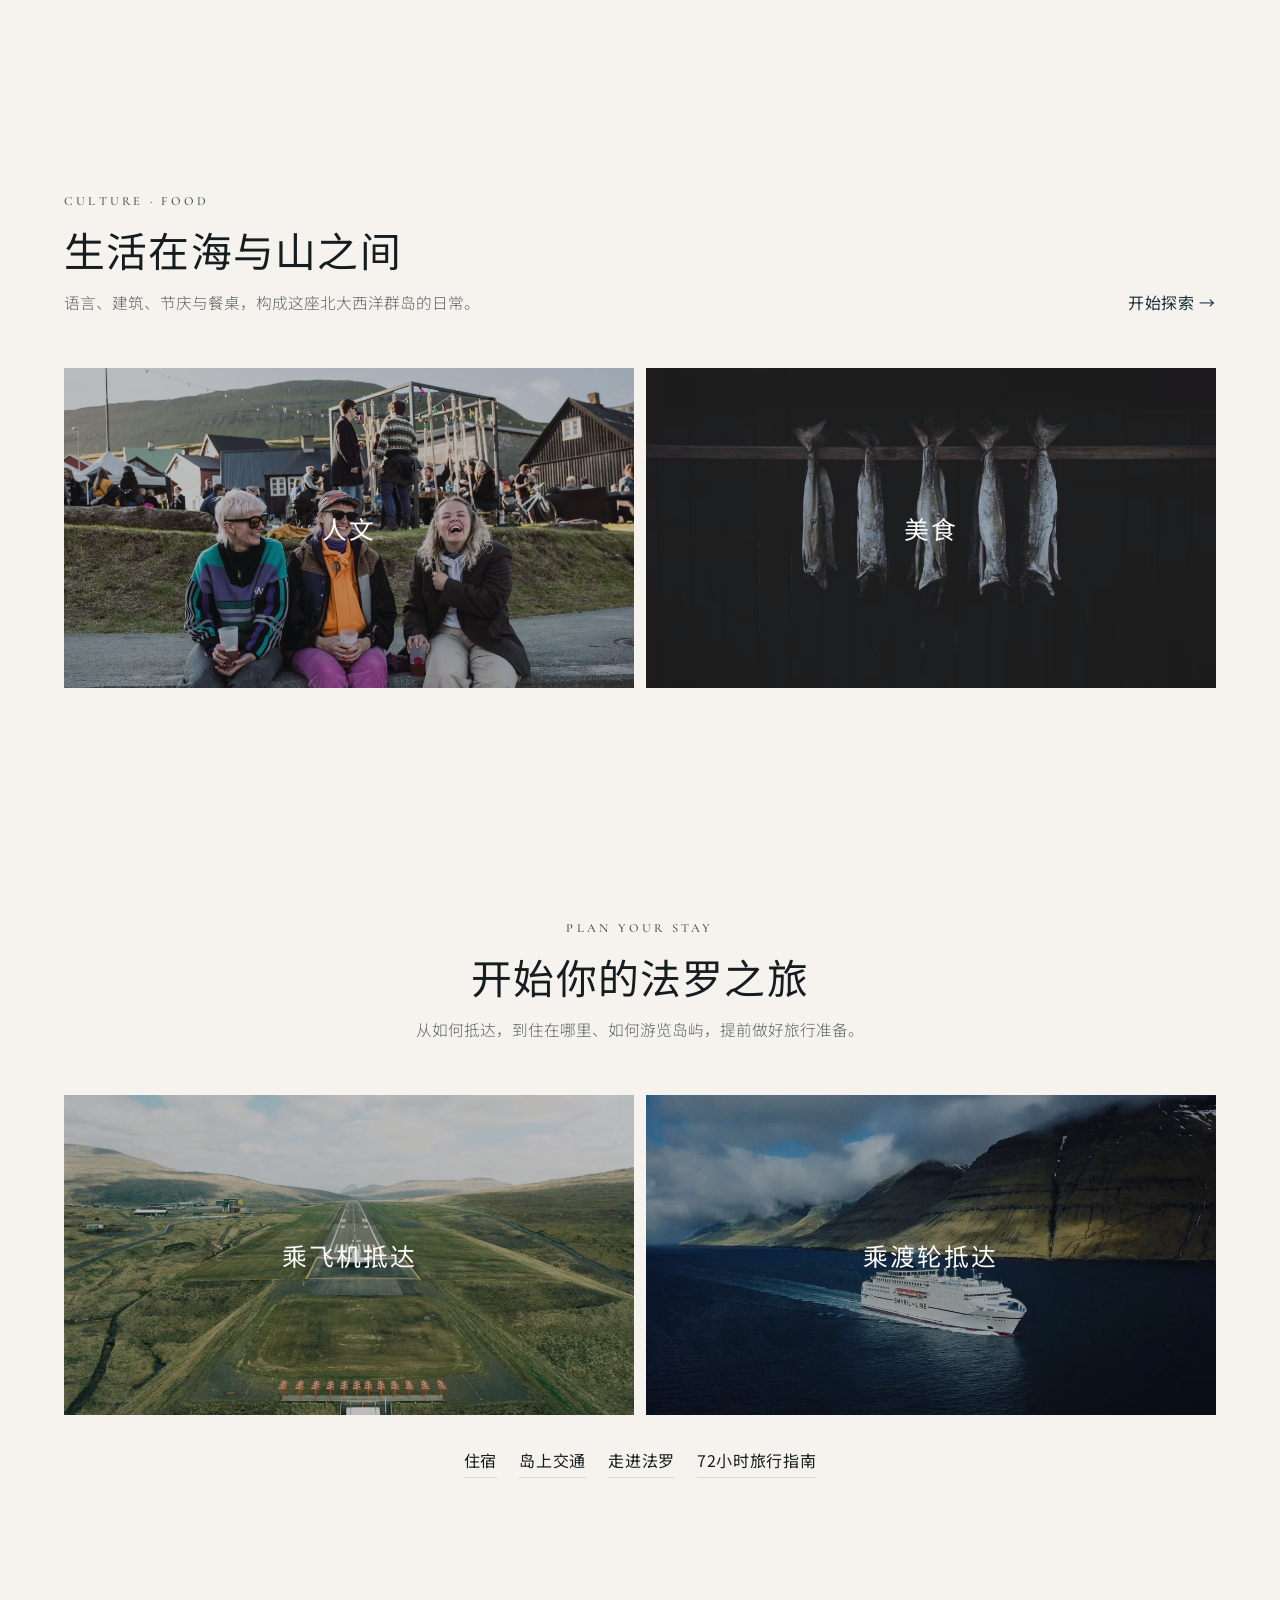
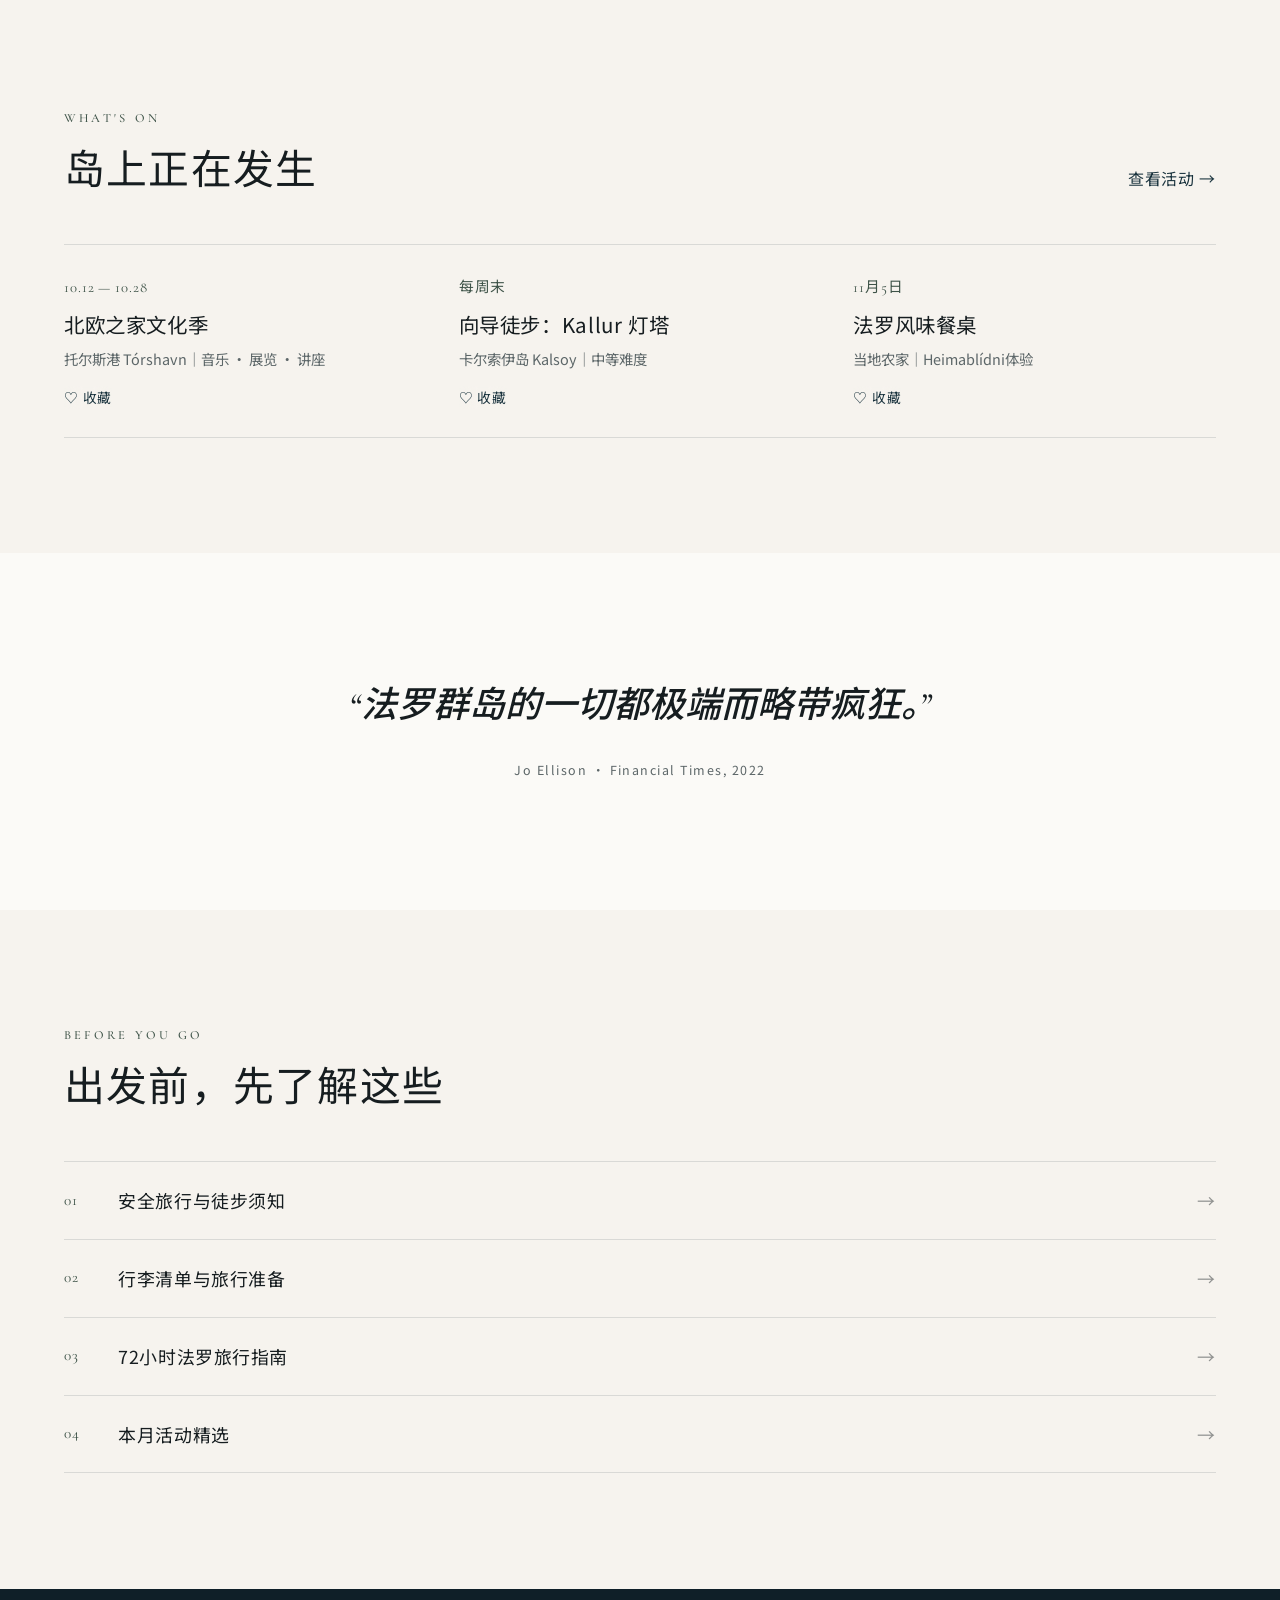
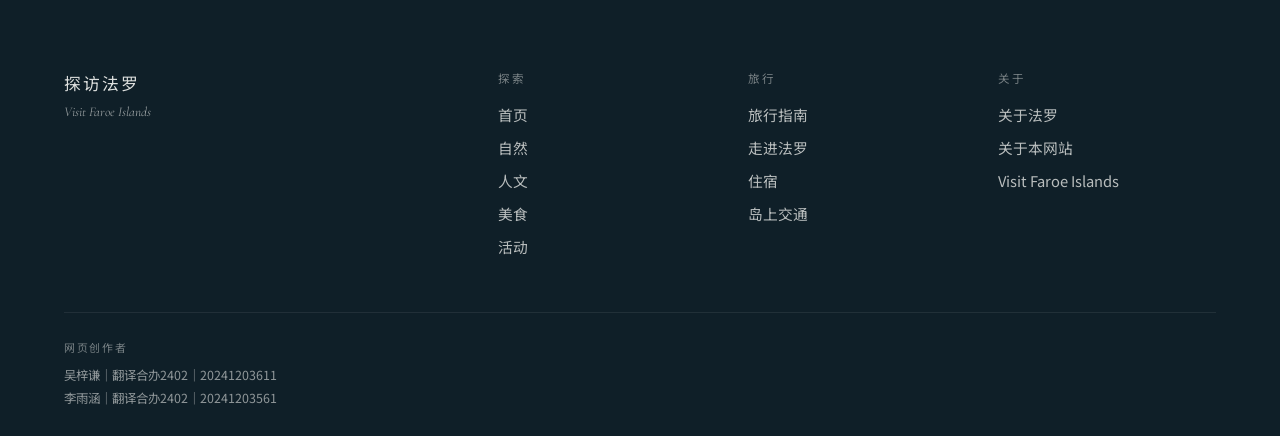
==== commit 0cd27790: "Refine the homepage hero title and lead. The headline uses a Chinese serif with more open spacing, a" ====
--- a/index.html
+++ b/index.html
@@ -11,10 +11,10 @@
     <link rel="preconnect" href="https://fonts.googleapis.com" />
     <link rel="preconnect" href="https://fonts.gstatic.com" crossorigin />
     <link
-      href="https://fonts.googleapis.com/css2?family=Cormorant+Garamond:ital,wght@0,500;0,600;1,500&family=Noto+Sans+SC:wght@300;400;500&family=Syne:wght@600;700&display=swap"
+      href="https://fonts.googleapis.com/css2?family=Cormorant+Garamond:ital,wght@0,500;0,600;1,500&family=Noto+Sans+SC:wght@300;400;500&family=Noto+Serif+SC:wght@400;500;600&family=Syne:wght@600;700&display=swap"
       rel="stylesheet"
     />
-    <link rel="stylesheet" href="styles.css?v=6" />
+    <link rel="stylesheet" href="styles.css?v=7" />
   </head>
   <body>
     <header class="site-header" id="top">
@@ -99,7 +99,8 @@
           <p class="kicker">Visit Faroe Islands</p>
           <h1>在风与海之间<br />遇见法罗</h1>
           <p class="hero-lead">
-            十八座岛屿，连接着峡湾、悬崖与无尽绿野。踏入北大西洋深处，开启一场属于你的法罗之旅。
+            <span>十八座岛屿，连接着峡湾、悬崖与无尽绿野。</span>
+            <span>踏入北大西洋深处，开启一场属于你的法罗之旅。</span>
           </p>
           <div class="hero-cta">
             <a class="btn btn-primary" href="nature.html">探索法罗</a>
--- a/styles.css
+++ b/styles.css
@@ -235,7 +235,7 @@
   position: relative;
   z-index: 2;
   padding: 0 var(--page) clamp(5.5rem, 12vh, 8rem);
-  max-width: 44rem;
+  max-width: 48rem;
   animation: riseIn 1.15s var(--ease) both;
 }
 
@@ -251,31 +251,49 @@
 }
 
 .kicker {
+  display: flex;
+  align-items: center;
+  gap: 0.9rem;
   font-family: var(--font-en);
-  font-size: 0.78rem;
-  letter-spacing: 0.28em;
+  font-size: 0.72rem;
+  letter-spacing: 0.34em;
   text-transform: uppercase;
-  margin: 0 0 1rem;
-  opacity: 0.82;
+  margin: 0 0 1.45rem;
+  opacity: 0.78;
   font-weight: 500;
 }
 
+.kicker::before {
+  content: "";
+  width: 2.4rem;
+  height: 1px;
+  background: currentColor;
+  opacity: 0.85;
+  flex: none;
+}
+
 .hero h1 {
-  font-family: var(--font-cn);
-  font-weight: 400;
-  font-size: clamp(2rem, 5.4vw, 3.55rem);
-  line-height: 1.22;
-  margin: 0 0 1.1rem;
-  letter-spacing: 0.04em;
+  font-family: "Noto Serif SC", "Songti SC", var(--font-cn), serif;
+  font-weight: 500;
+  font-size: clamp(2.35rem, 5.1vw, 4.2rem);
+  line-height: 1.28;
+  margin: 0 0 1.45rem;
+  letter-spacing: 0.08em;
+  text-shadow: 0 12px 40px rgba(8, 16, 20, 0.35);
 }
 
 .hero-lead {
-  margin: 0 0 1.8rem;
+  margin: 0 0 2.15rem;
   font-weight: 300;
-  font-size: 0.98rem;
-  max-width: 32rem;
-  opacity: 0.92;
+  font-size: 1.02rem;
+  max-width: 36rem;
+  opacity: 0.9;
   line-height: 1.85;
+  letter-spacing: 0.045em;
+}
+
+.hero-lead span {
+  display: block;
 }
 
 .hero-cta {
@@ -1405,17 +1423,25 @@
 
 @media (min-width: 1280px) {
   .hero h1 {
-    font-size: 3.7rem;
+    font-size: 4.15rem;
+    letter-spacing: 0.09em;
   }
 }
 
 @media (max-width: 767px) {
   .hero h1 {
-    font-size: 1.85rem;
+    font-size: 2.05rem;
+    letter-spacing: 0.05em;
+    line-height: 1.3;
   }
 
   .hero-lead {
-    font-size: 0.9rem;
+    font-size: 0.92rem;
+    letter-spacing: 0.02em;
+  }
+
+  .kicker::before {
+    width: 1.4rem;
   }
 
   .inspire-feature,
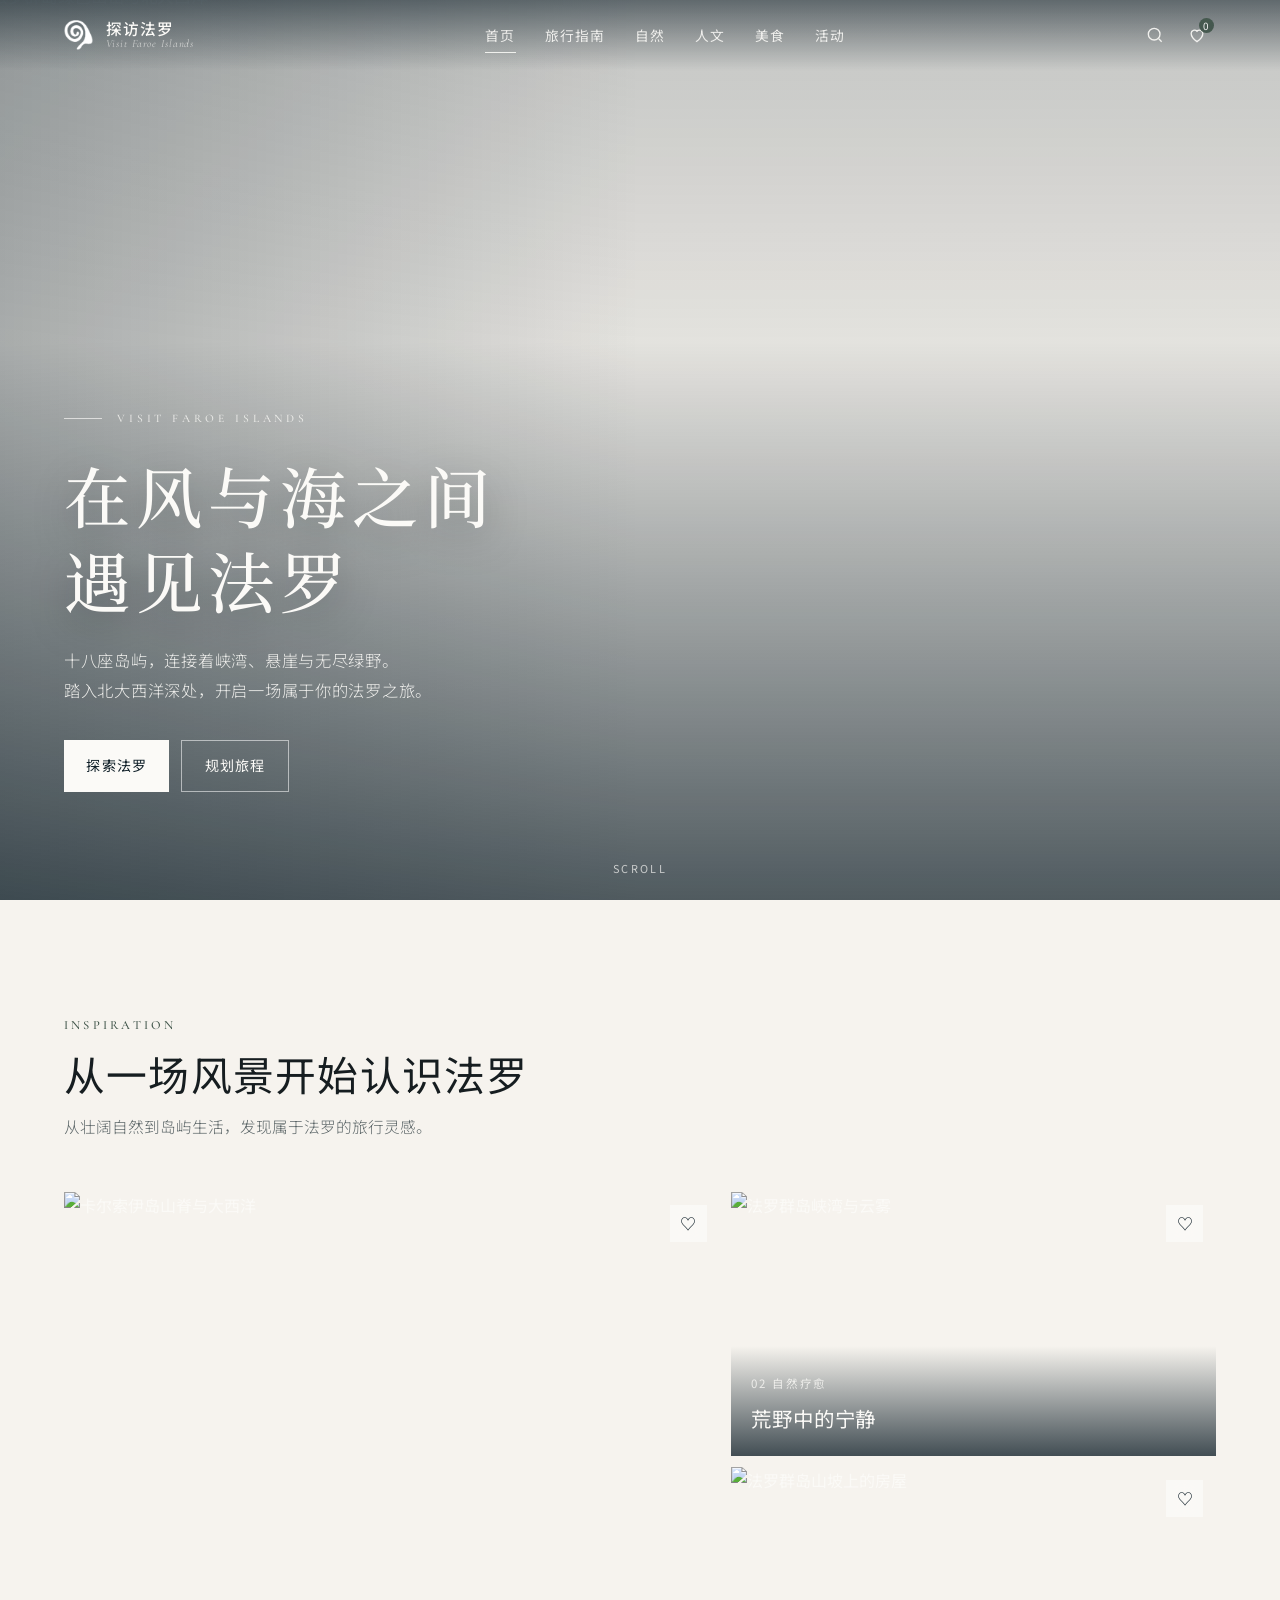
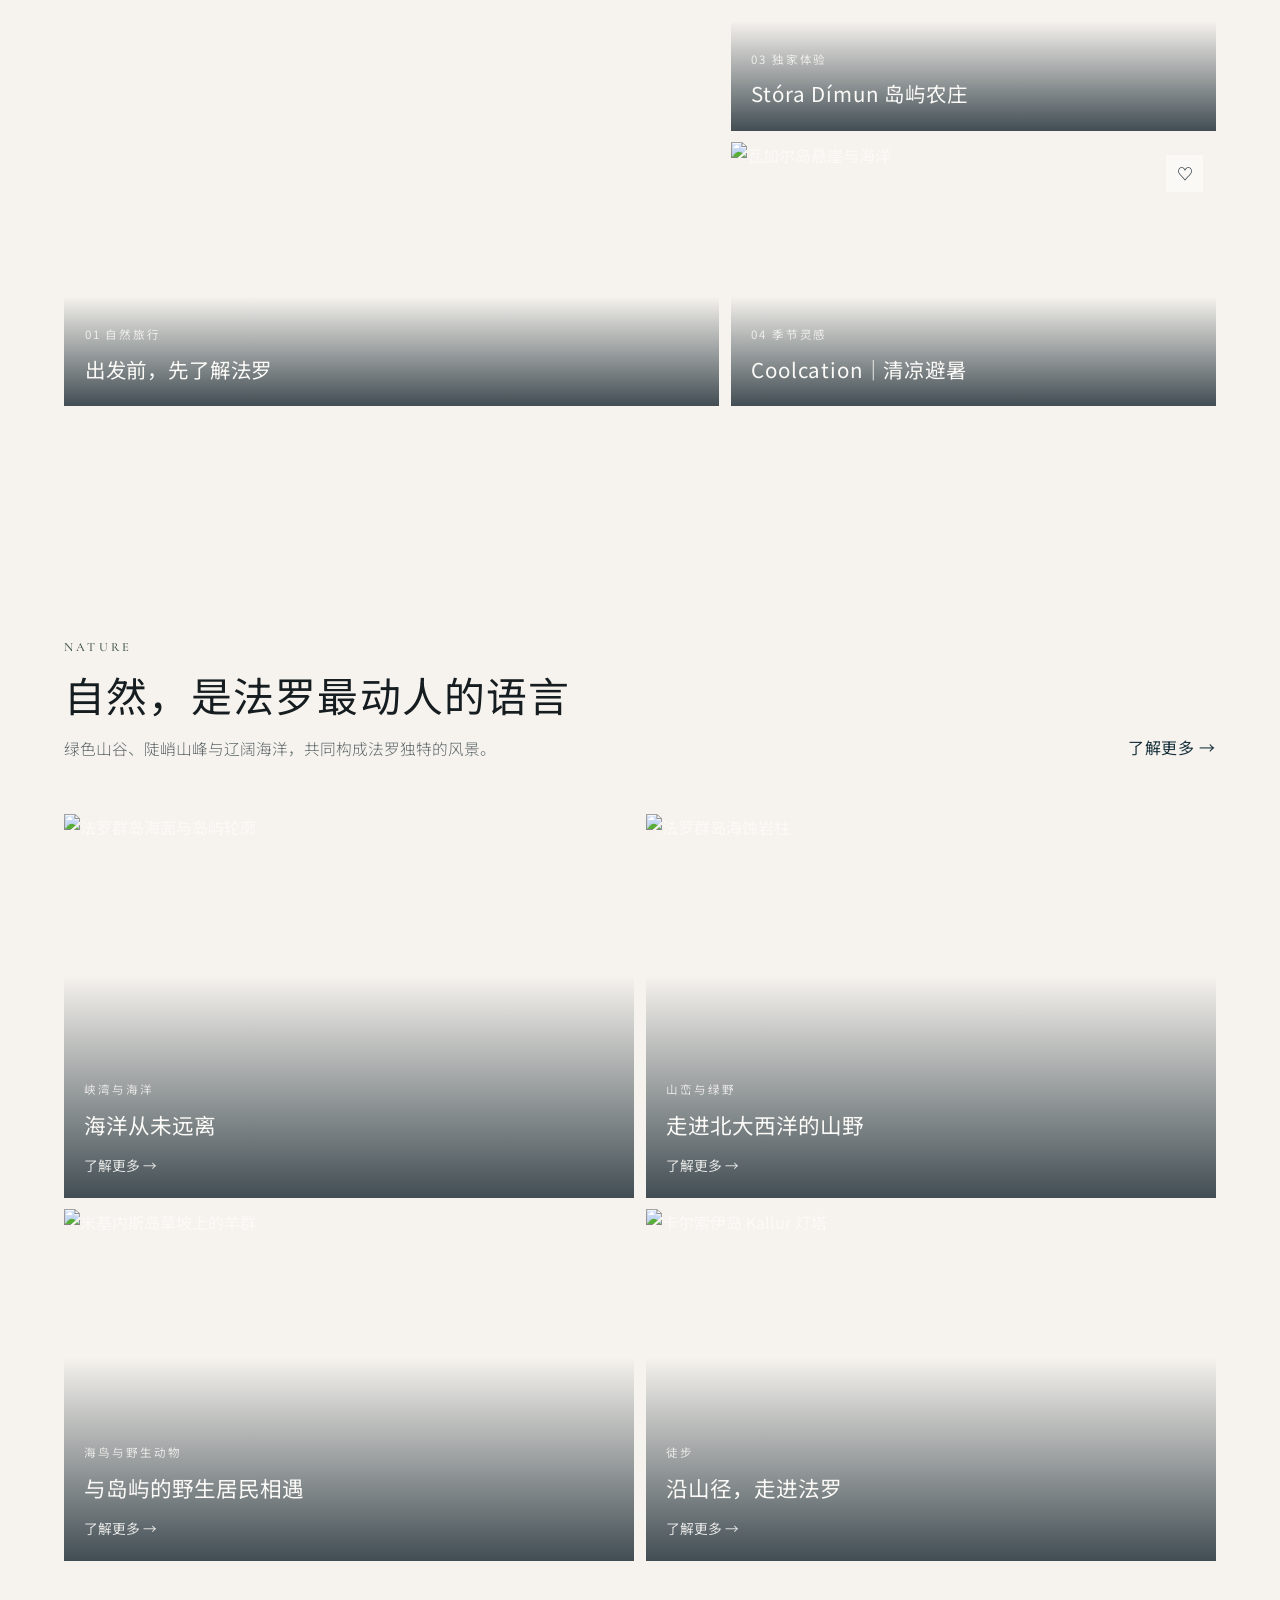
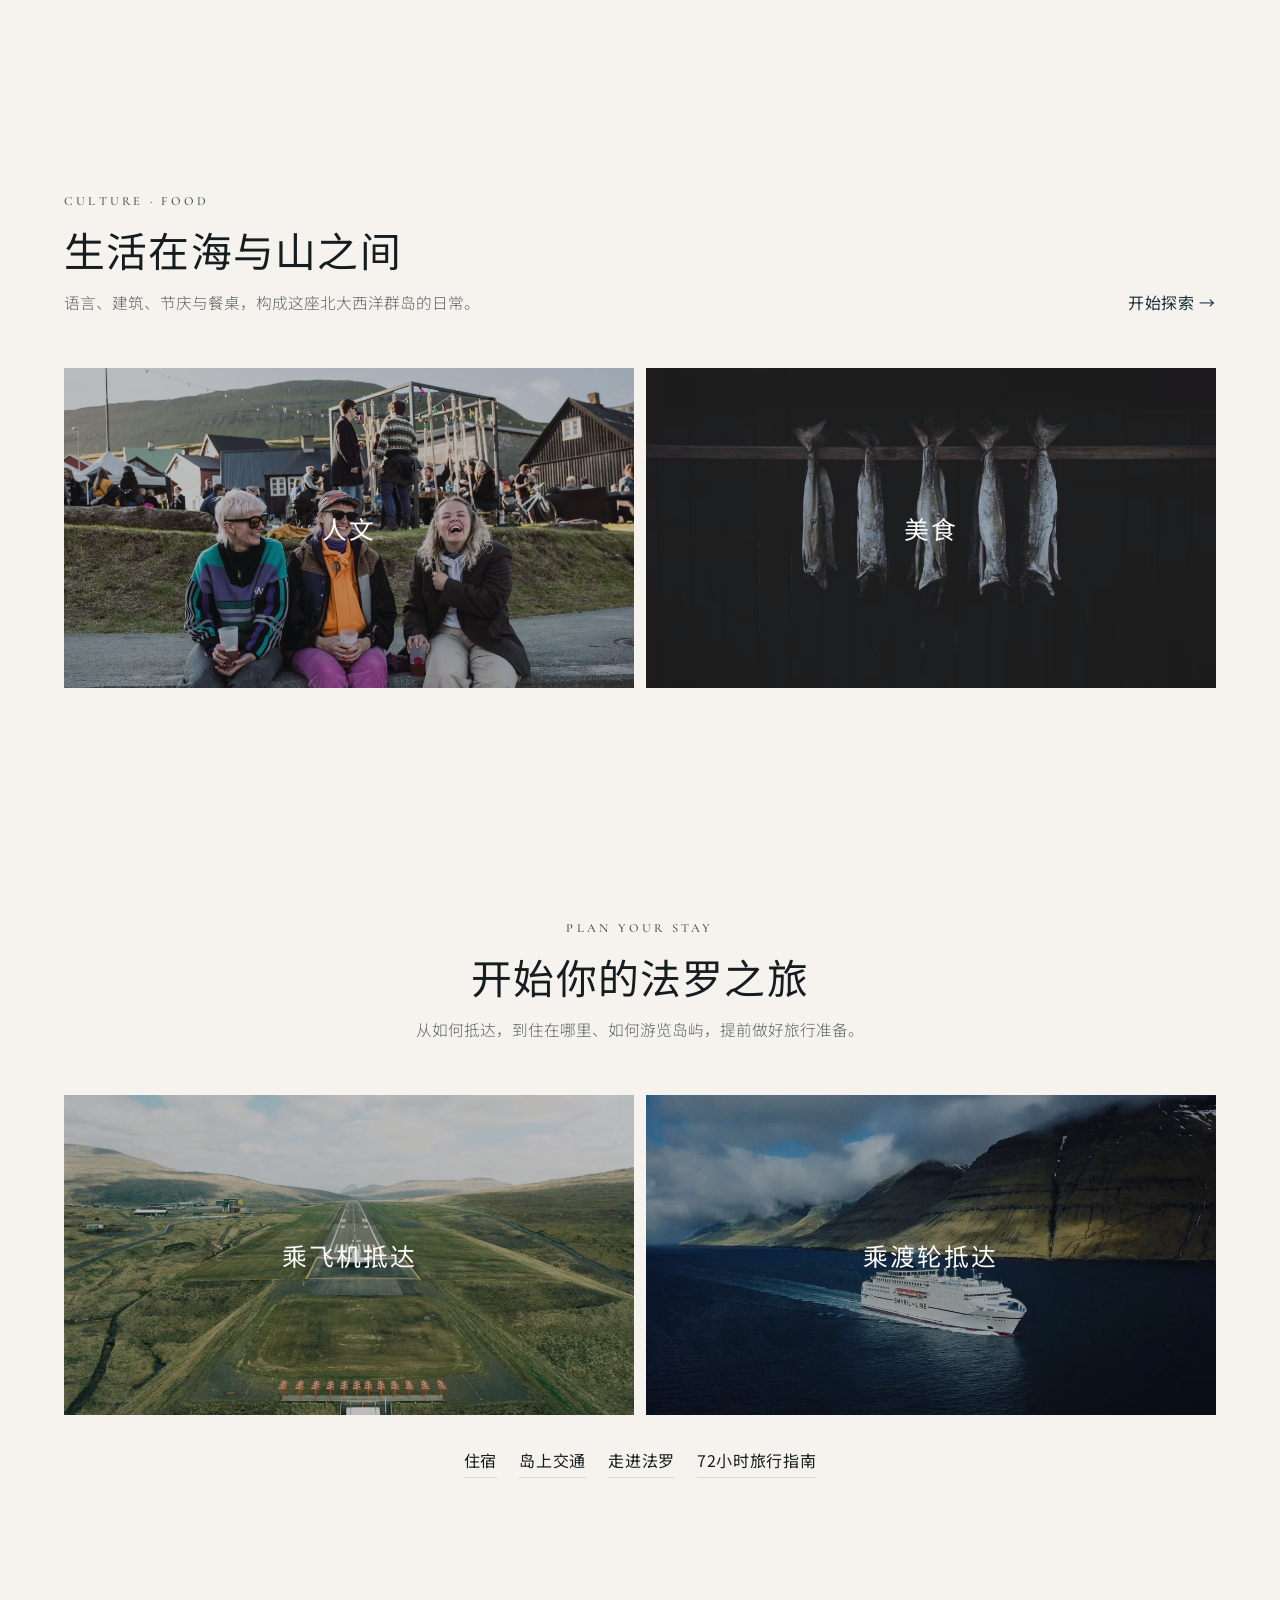
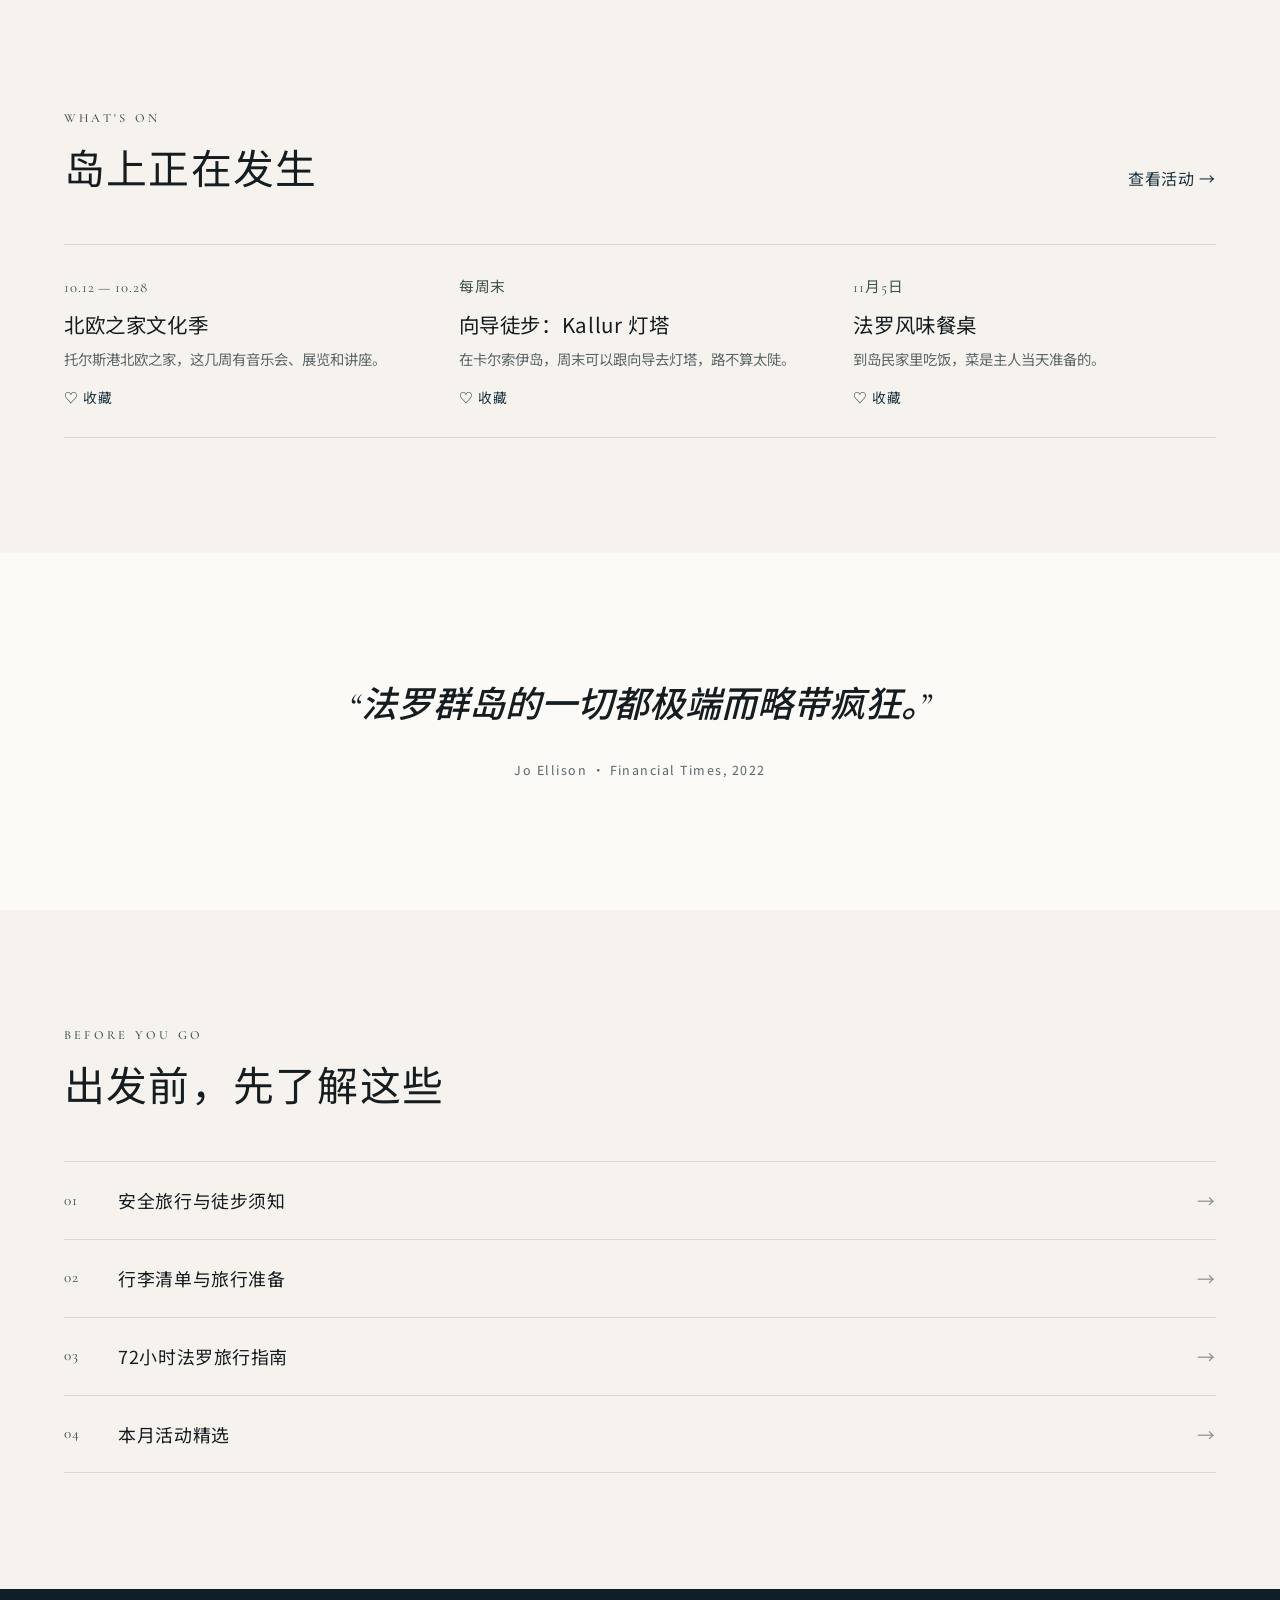
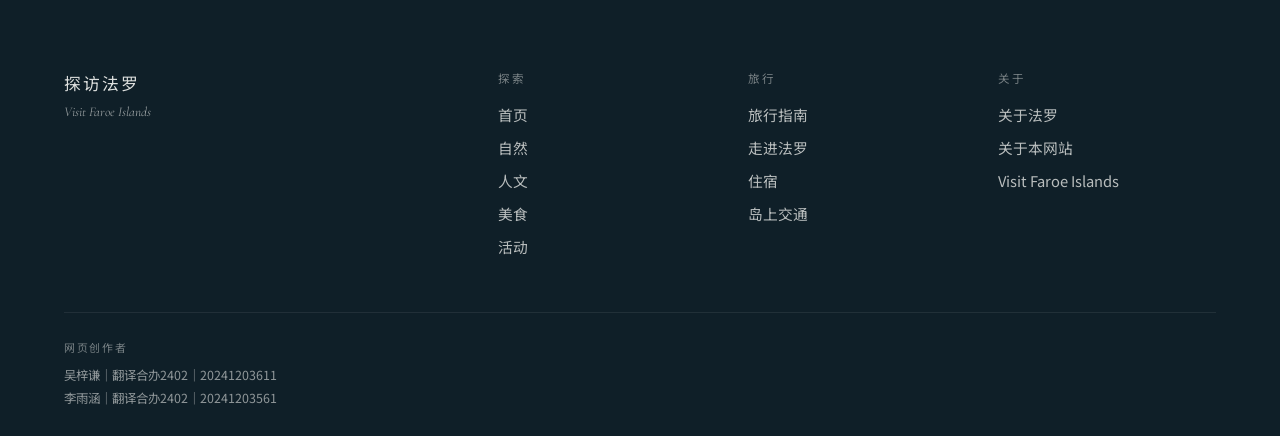
==== commit 11f8bd29: "Make activity filters reliable and rewrite the blurbs. Category chips stay clickable, and the short " ====
--- a/index.html
+++ b/index.html
@@ -14,7 +14,7 @@
       href="https://fonts.googleapis.com/css2?family=Cormorant+Garamond:ital,wght@0,500;0,600;1,500&family=Noto+Sans+SC:wght@300;400;500&family=Noto+Serif+SC:wght@400;500;600&family=Syne:wght@600;700&display=swap"
       rel="stylesheet"
     />
-    <link rel="stylesheet" href="styles.css?v=7" />
+    <link rel="stylesheet" href="styles.css?v=8" />
   </head>
   <body>
     <header class="site-header" id="top">
@@ -274,19 +274,19 @@
           <article class="event-block" data-fav-id="evt-nordic" data-fav-title="北欧之家文化季" data-fav-type="活动">
             <time datetime="2026-10-12">10.12 — 10.28</time>
             <h3>北欧之家文化季</h3>
-            <p>托尔斯港 Tórshavn｜音乐 · 展览 · 讲座</p>
+            <p>托尔斯港北欧之家，这几周有音乐会、展览和讲座。</p>
             <button type="button" class="fav-btn inline" data-fav>♡ 收藏</button>
           </article>
           <article class="event-block" data-fav-id="evt-hike" data-fav-title="向导徒步：Kallur 灯塔" data-fav-type="活动">
             <time>每周末</time>
             <h3>向导徒步：Kallur 灯塔</h3>
-            <p>卡尔索伊岛 Kalsoy｜中等难度</p>
+            <p>在卡尔索伊岛，周末可以跟向导去灯塔，路不算太陡。</p>
             <button type="button" class="fav-btn inline" data-fav>♡ 收藏</button>
           </article>
           <article class="event-block" data-fav-id="evt-food" data-fav-title="法罗风味餐桌" data-fav-type="活动">
             <time datetime="2026-11-05">11月5日</time>
             <h3>法罗风味餐桌</h3>
-            <p>当地农家｜Heimablídni体验</p>
+            <p>到岛民家里吃饭，菜是主人当天准备的。</p>
             <button type="button" class="fav-btn inline" data-fav>♡ 收藏</button>
           </article>
         </div>
--- a/styles.css
+++ b/styles.css
@@ -876,6 +876,12 @@
   font-size: 0.82rem;
   letter-spacing: 0.06em;
   background: transparent;
+  cursor: pointer;
+}
+
+.chip:focus-visible {
+  outline: 2px solid var(--sea);
+  outline-offset: 2px;
 }
 
 .chip.active,
@@ -917,6 +923,10 @@
   margin: 0;
   color: var(--rock);
   font-size: 0.9rem;
+}
+
+.event-item[hidden] {
+  display: none !important;
 }
 
 .meta {
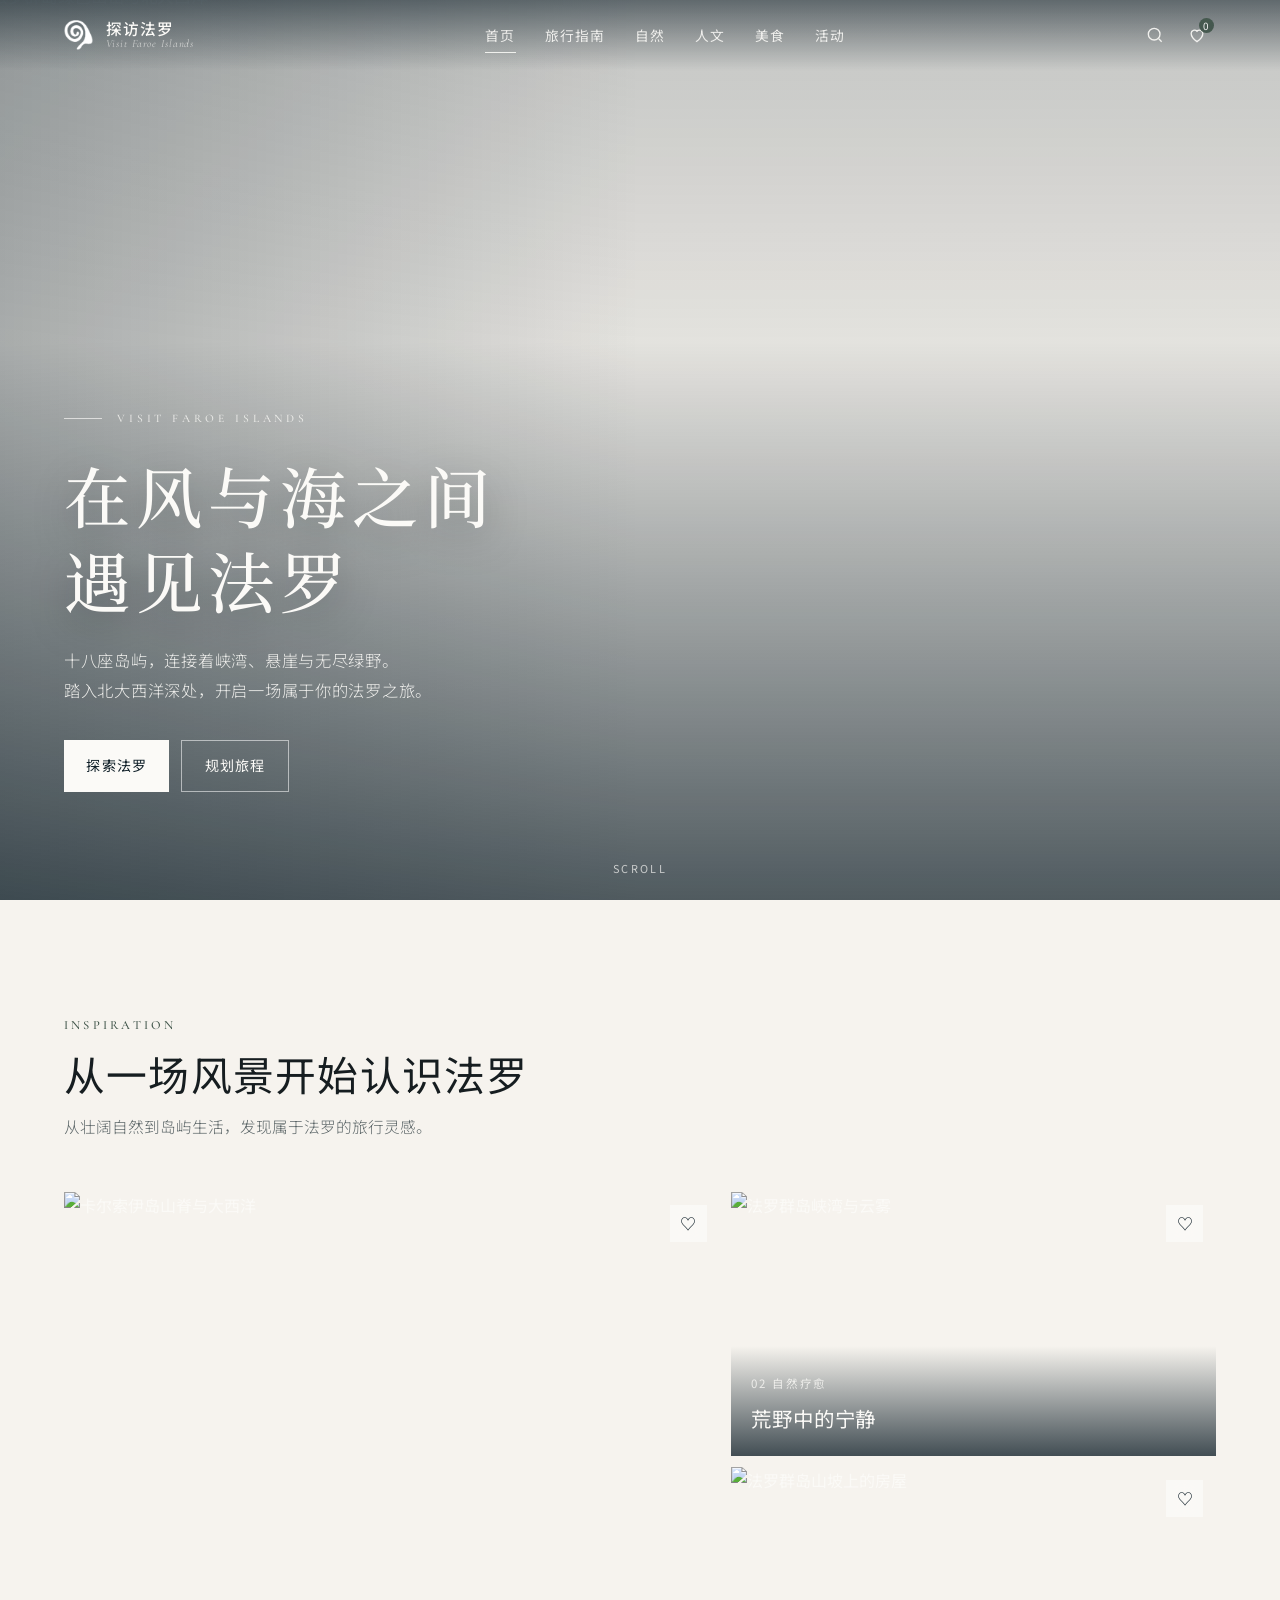
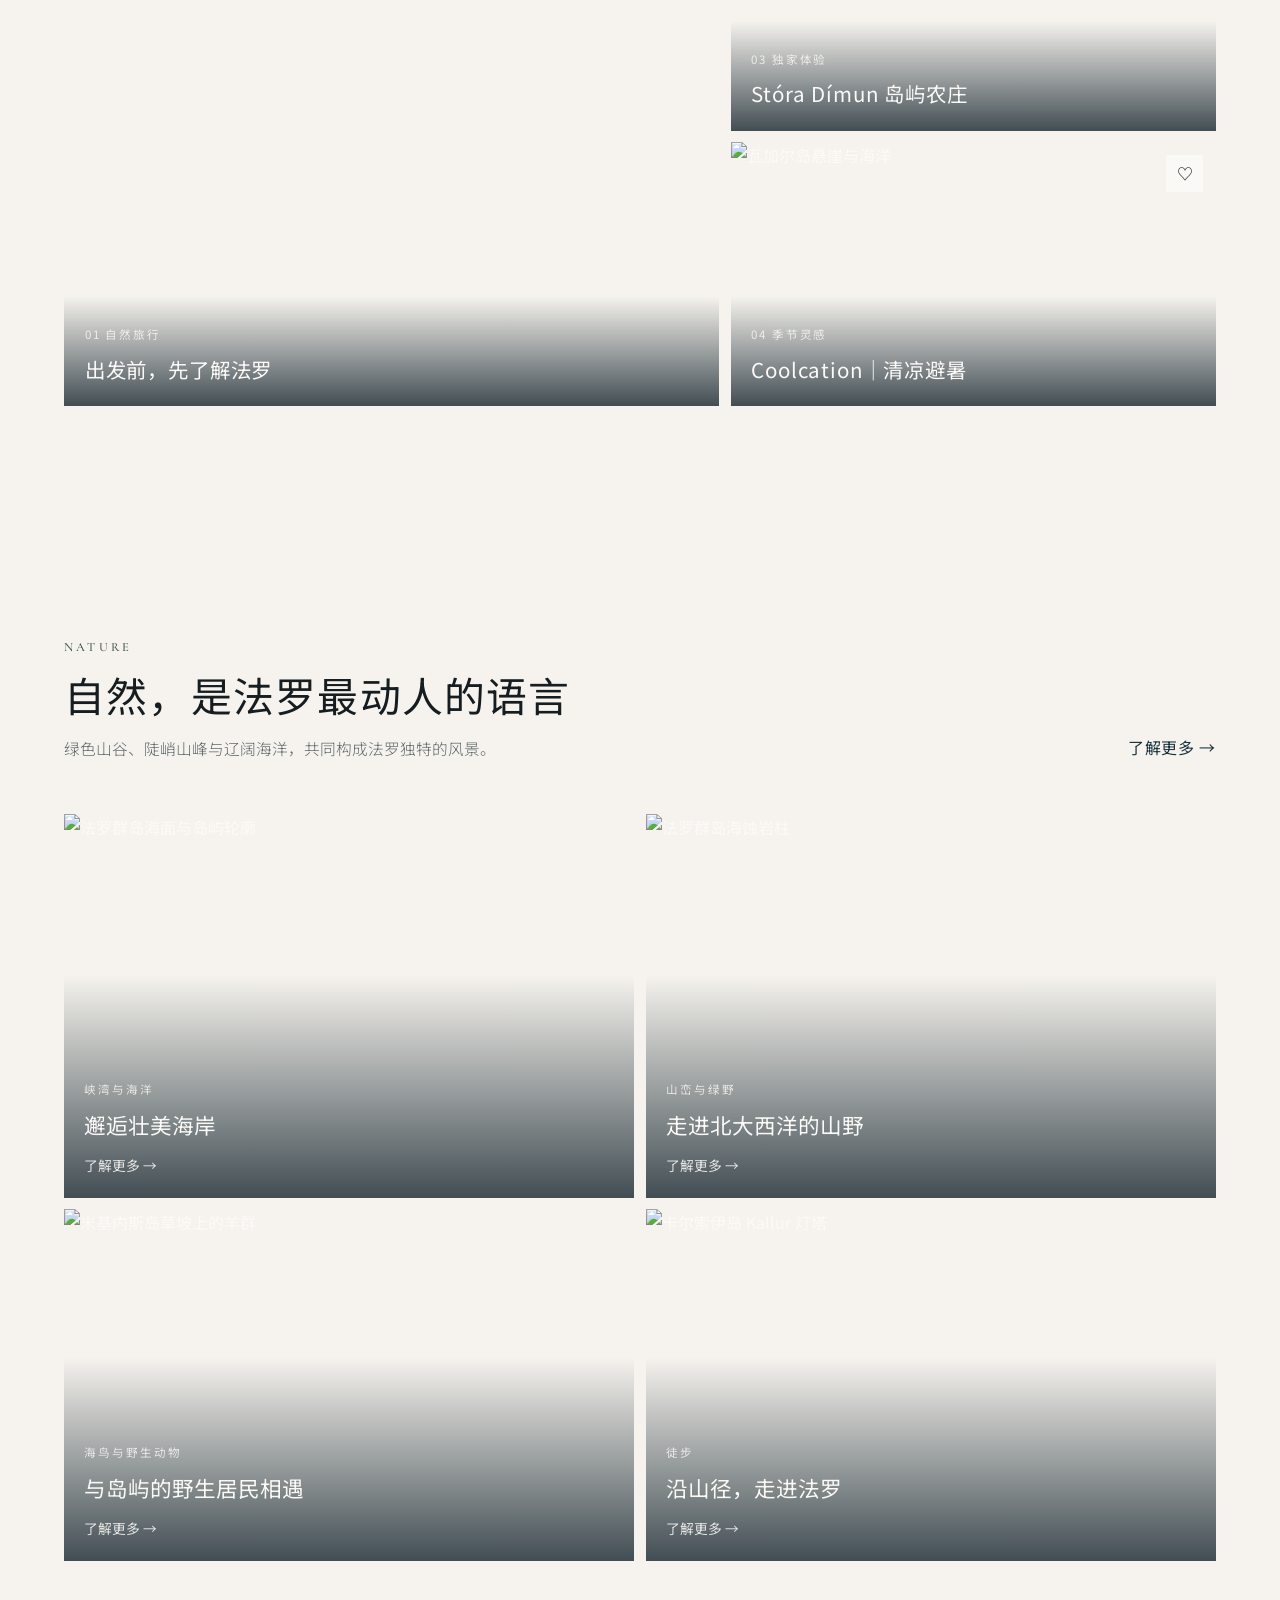
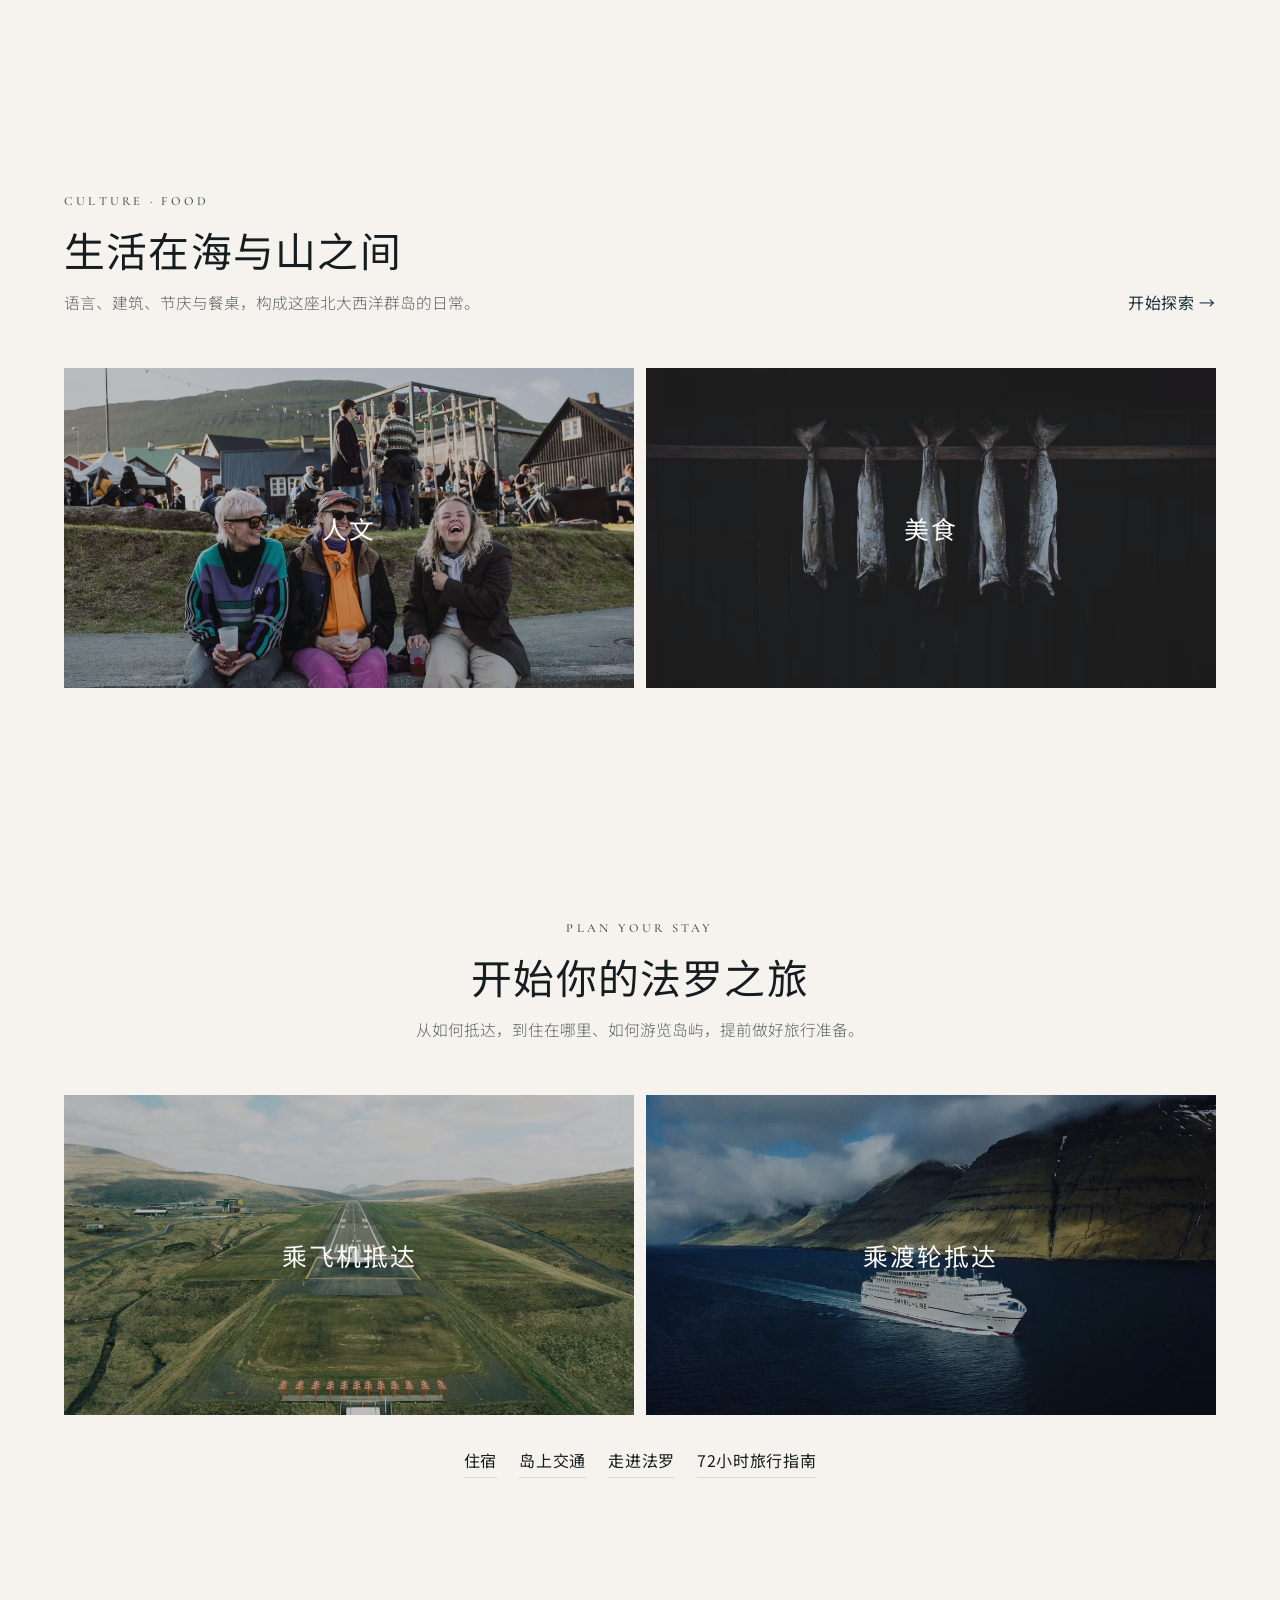
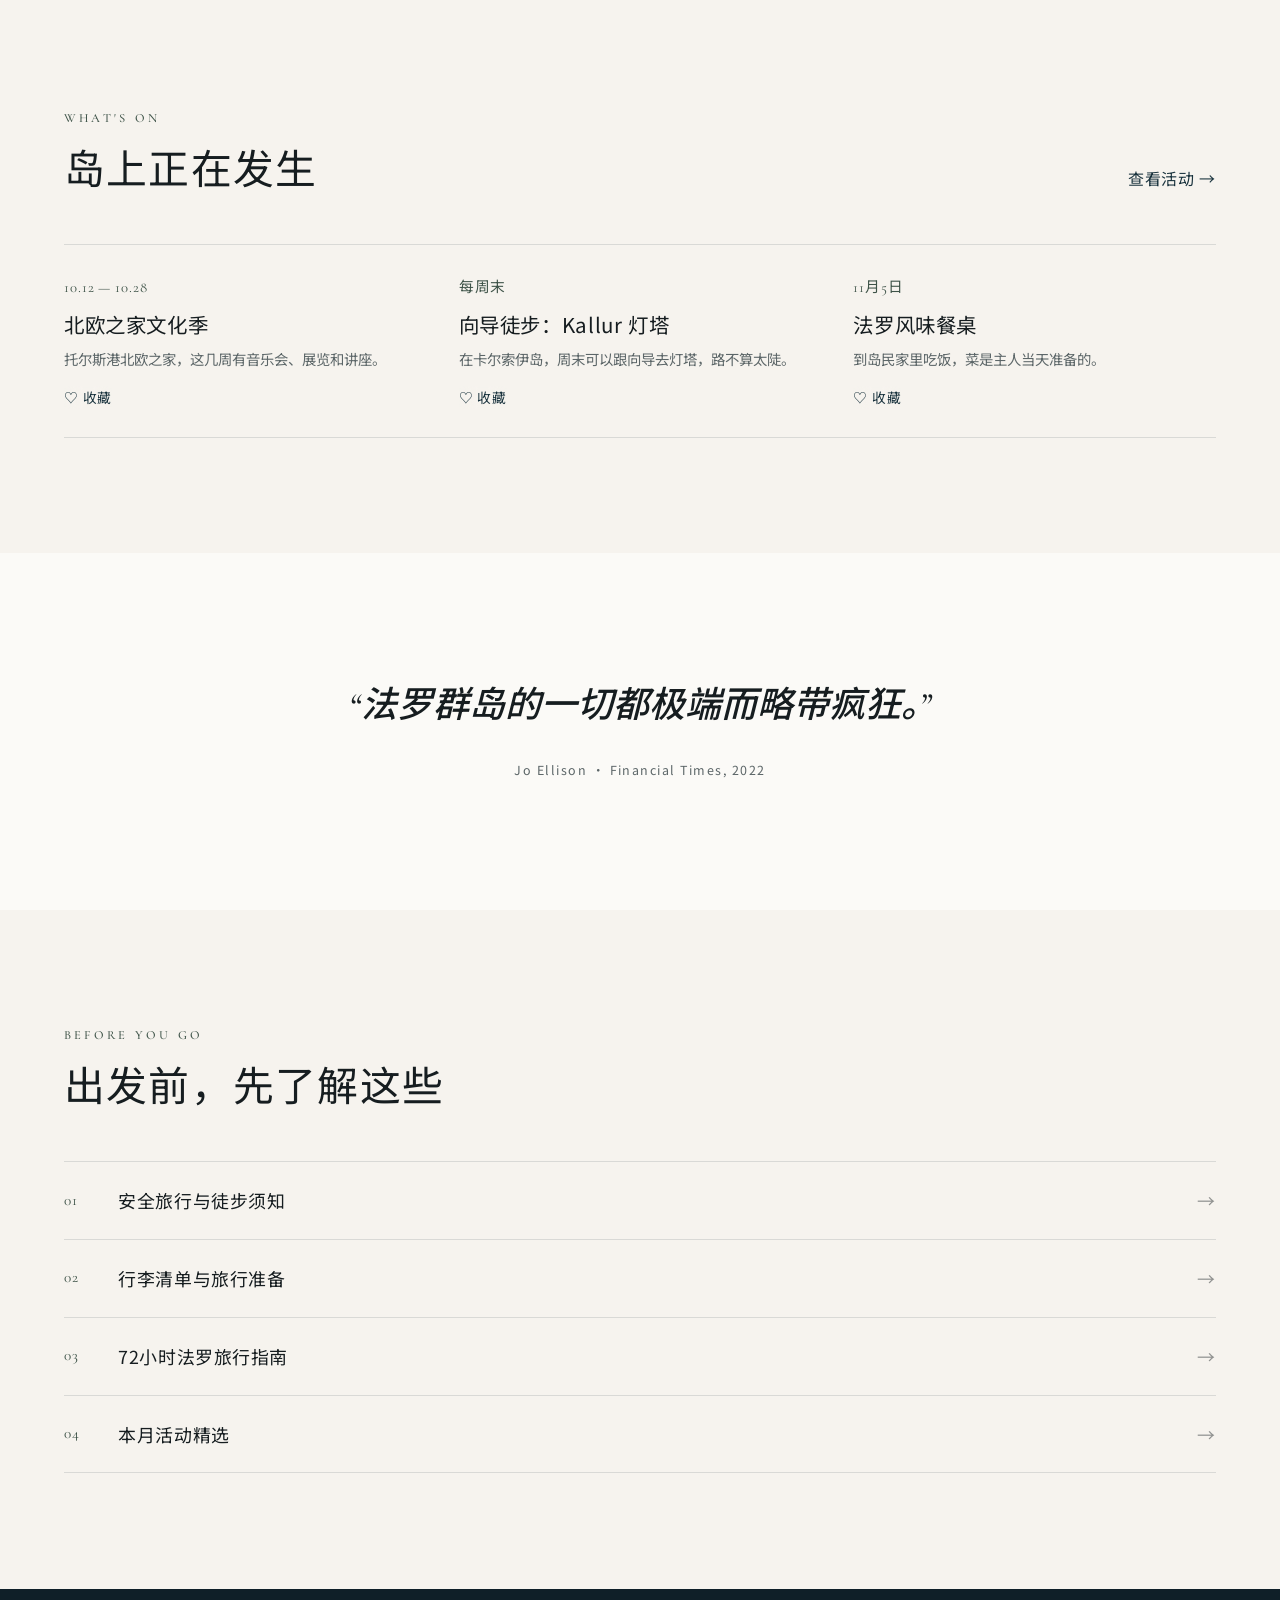
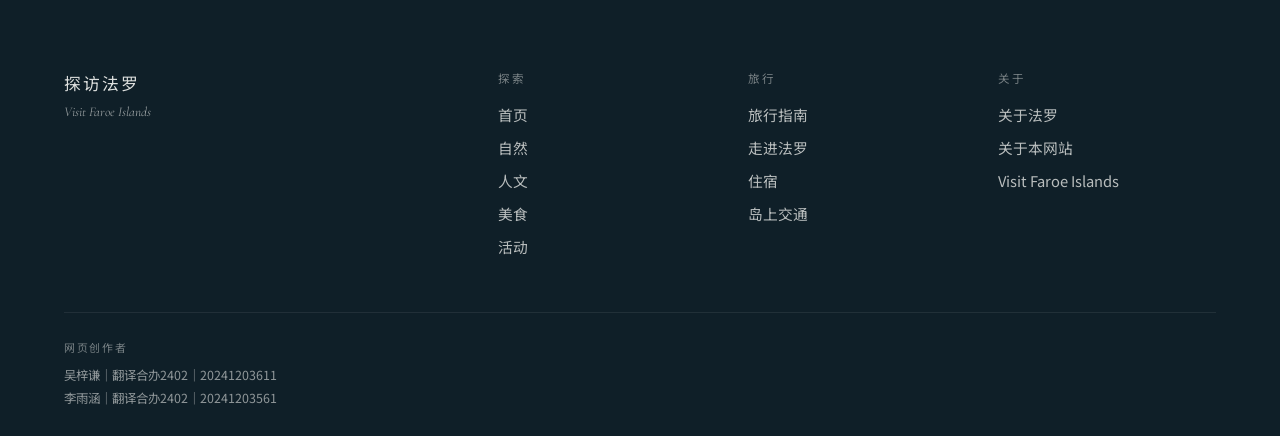
==== commit 41249332: "Rename the coast card to 邂逅壮美海岸. The homepage nature card and the matching nature-page heading now u" ====
--- a/index.html
+++ b/index.html
@@ -186,7 +186,7 @@
             <img src="https://images.unsplash.com/photo-1561810051-09dd8d26010c?auto=format&fit=crop&w=1200&q=80" alt="法罗群岛海面与岛屿轮廓" />
             <div class="copy">
               <span>峡湾与海洋</span>
-              <h3>海洋从未远离</h3>
+              <h3>邂逅壮美海岸</h3>
               <em>了解更多 →</em>
             </div>
           </a>
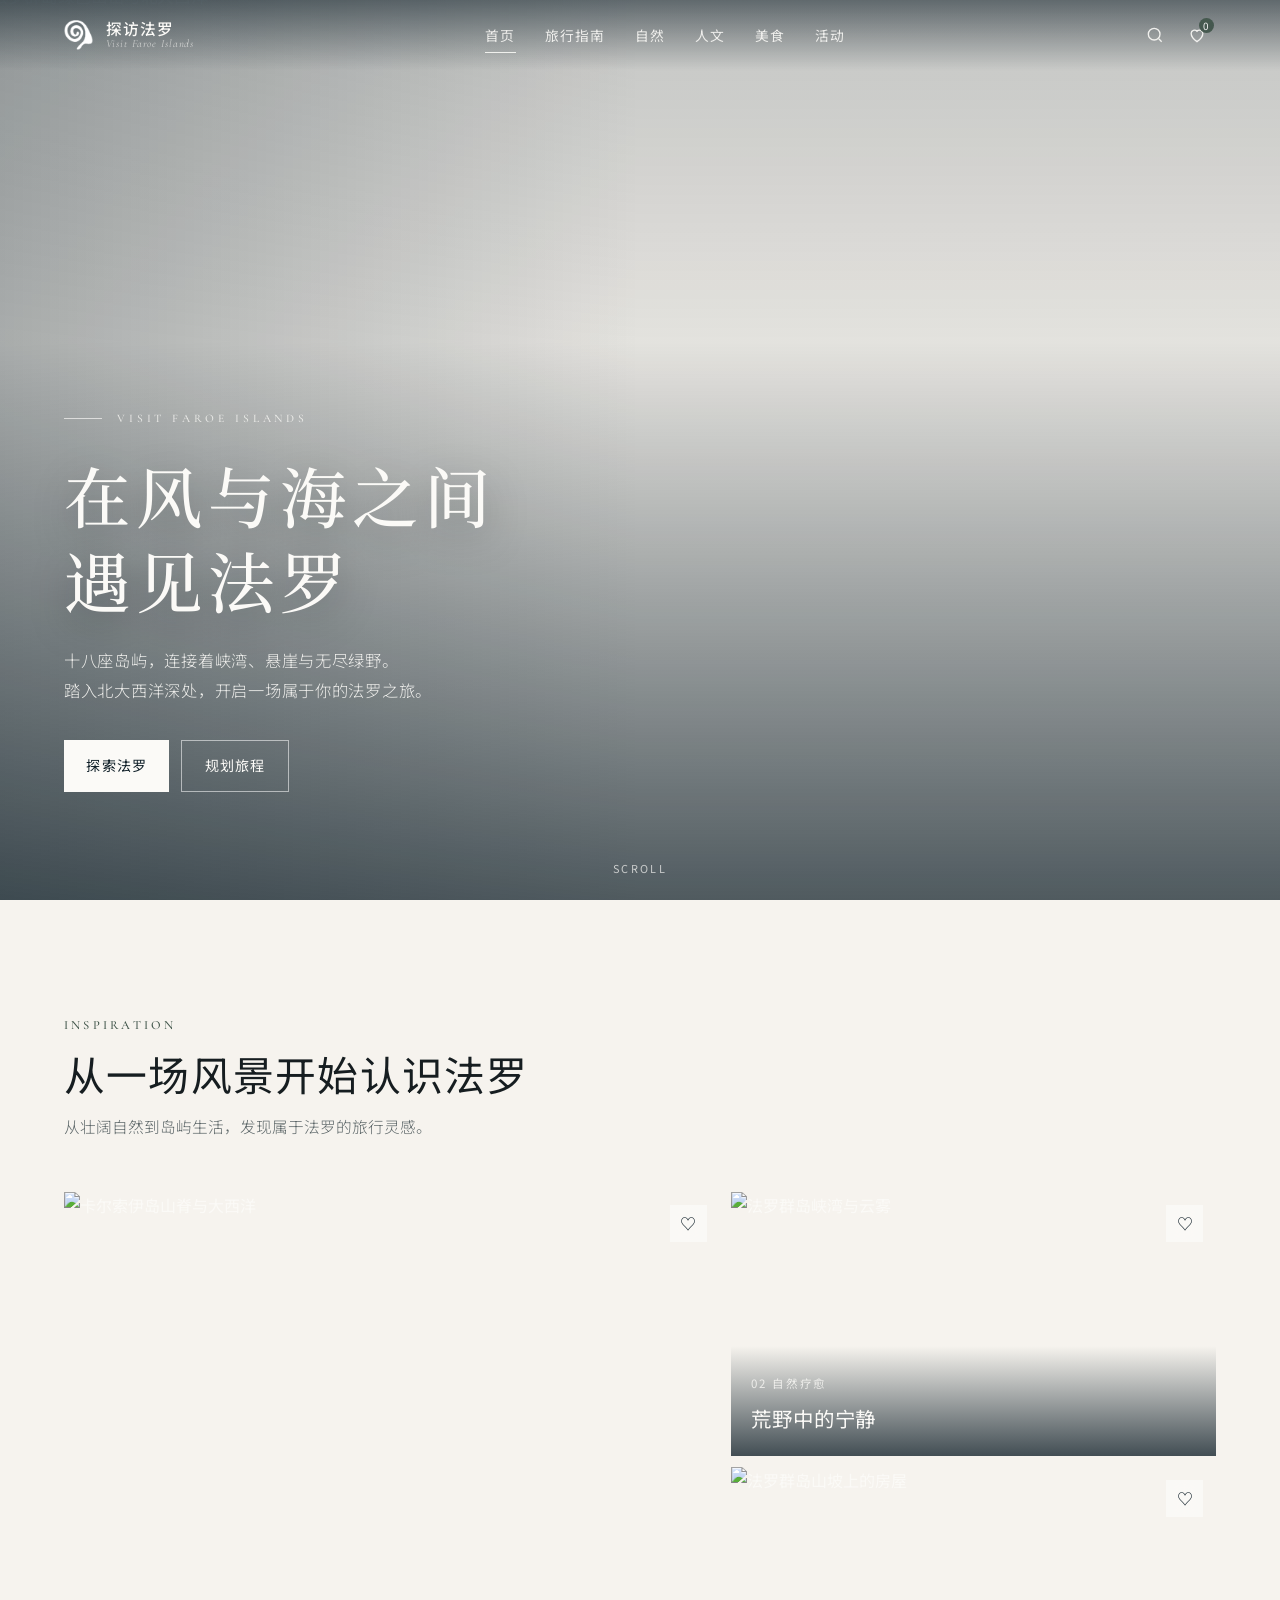
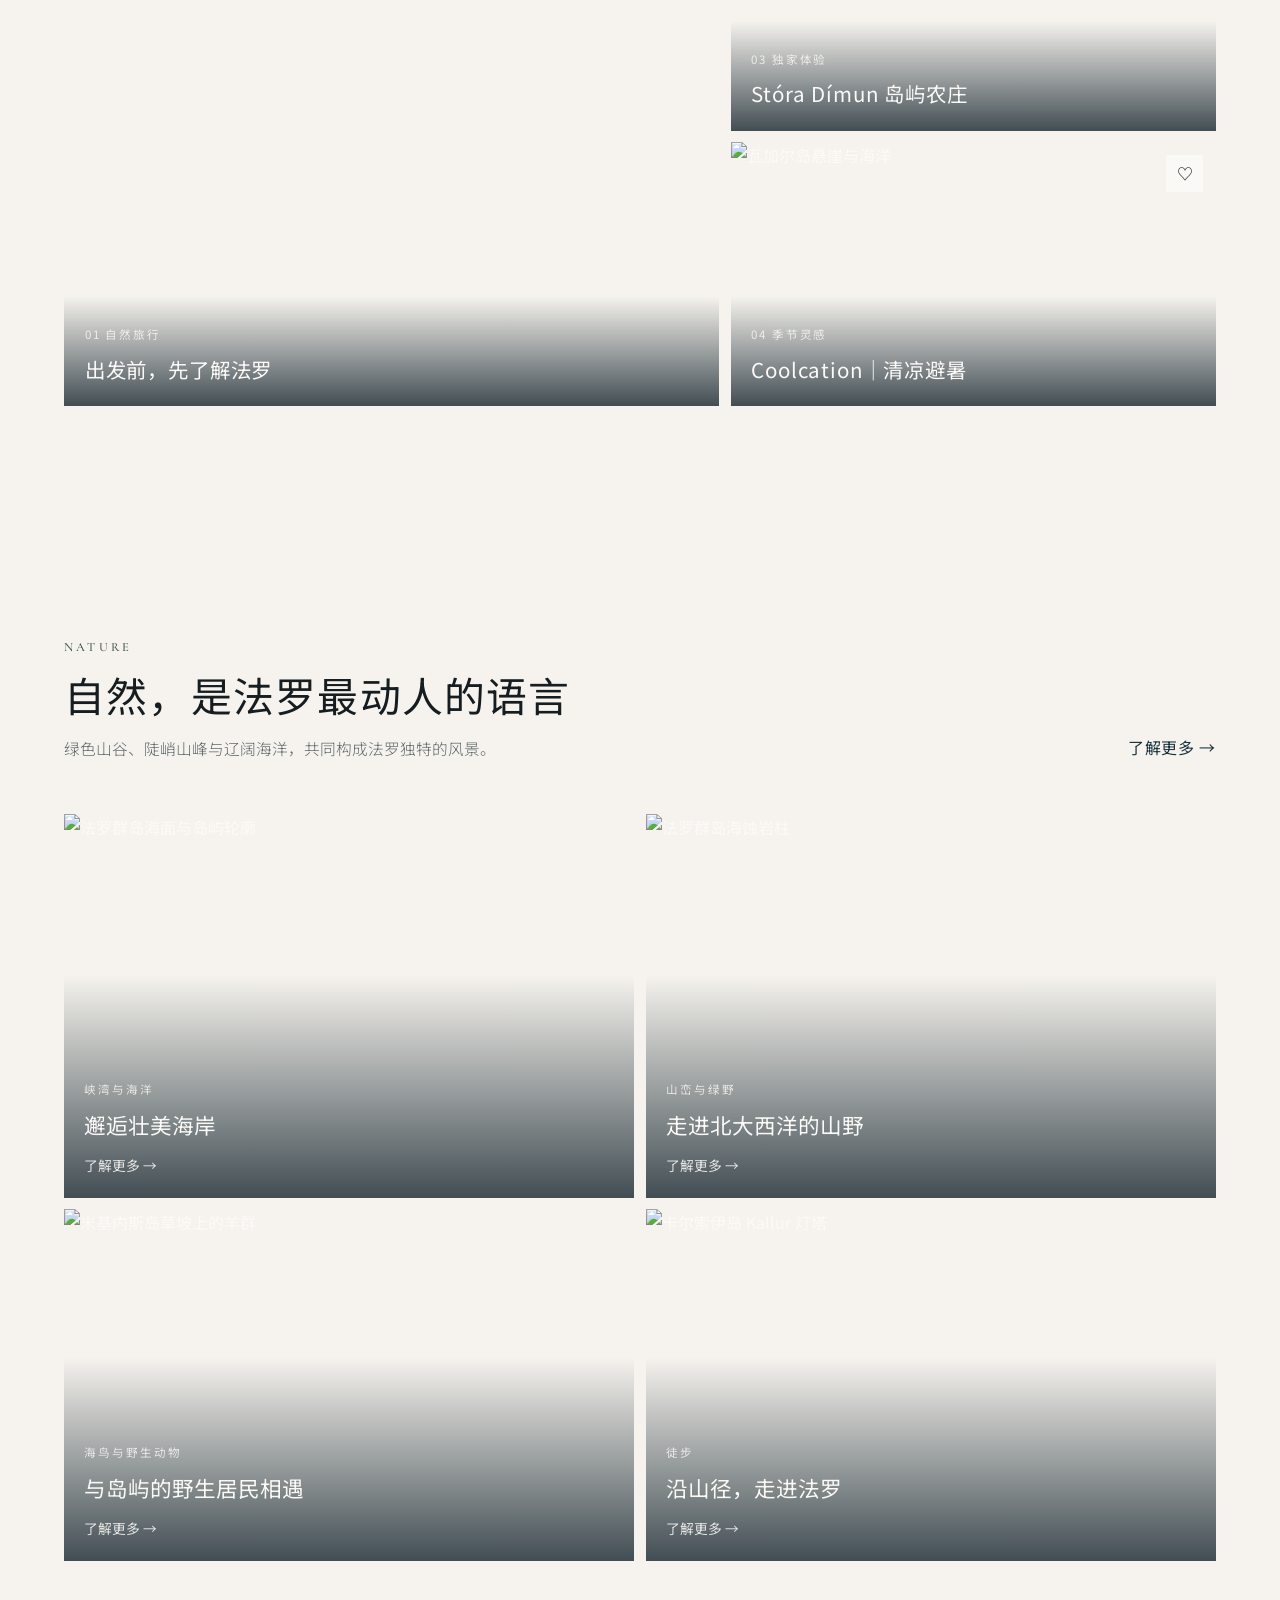
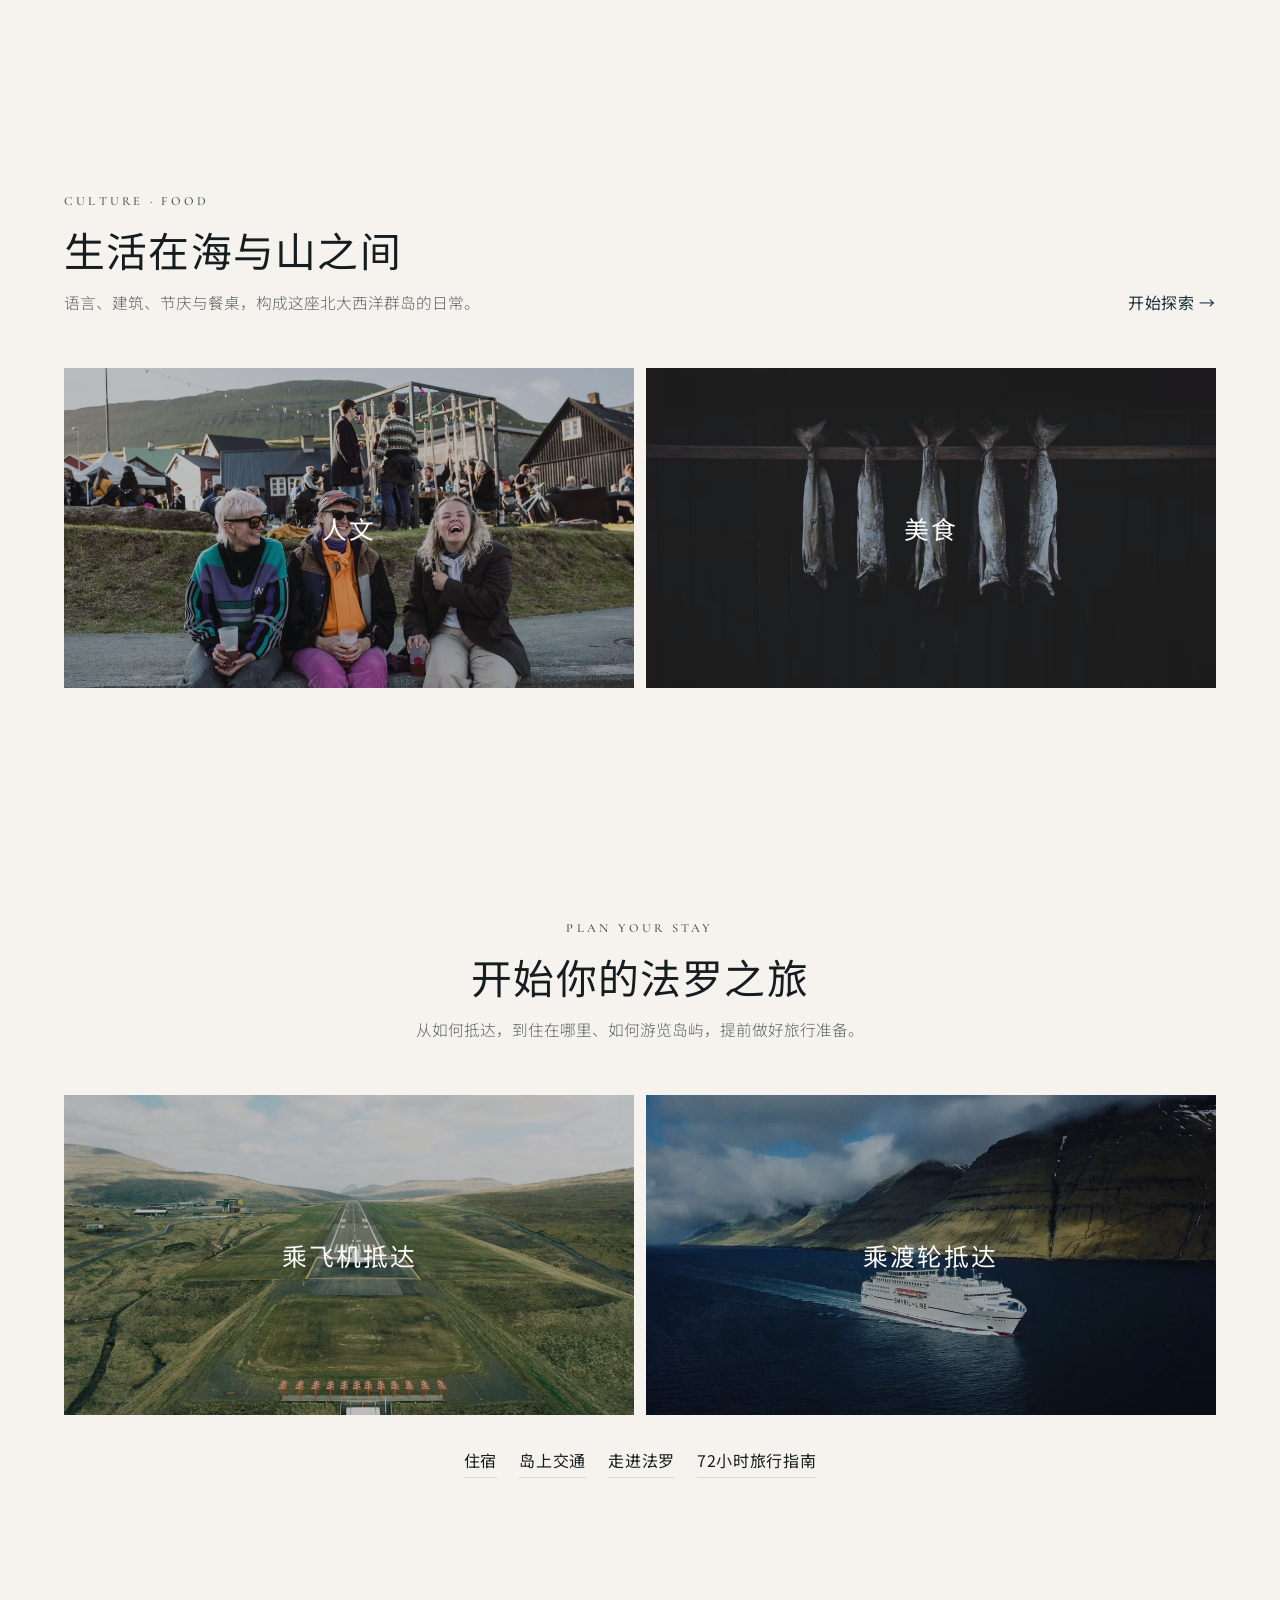
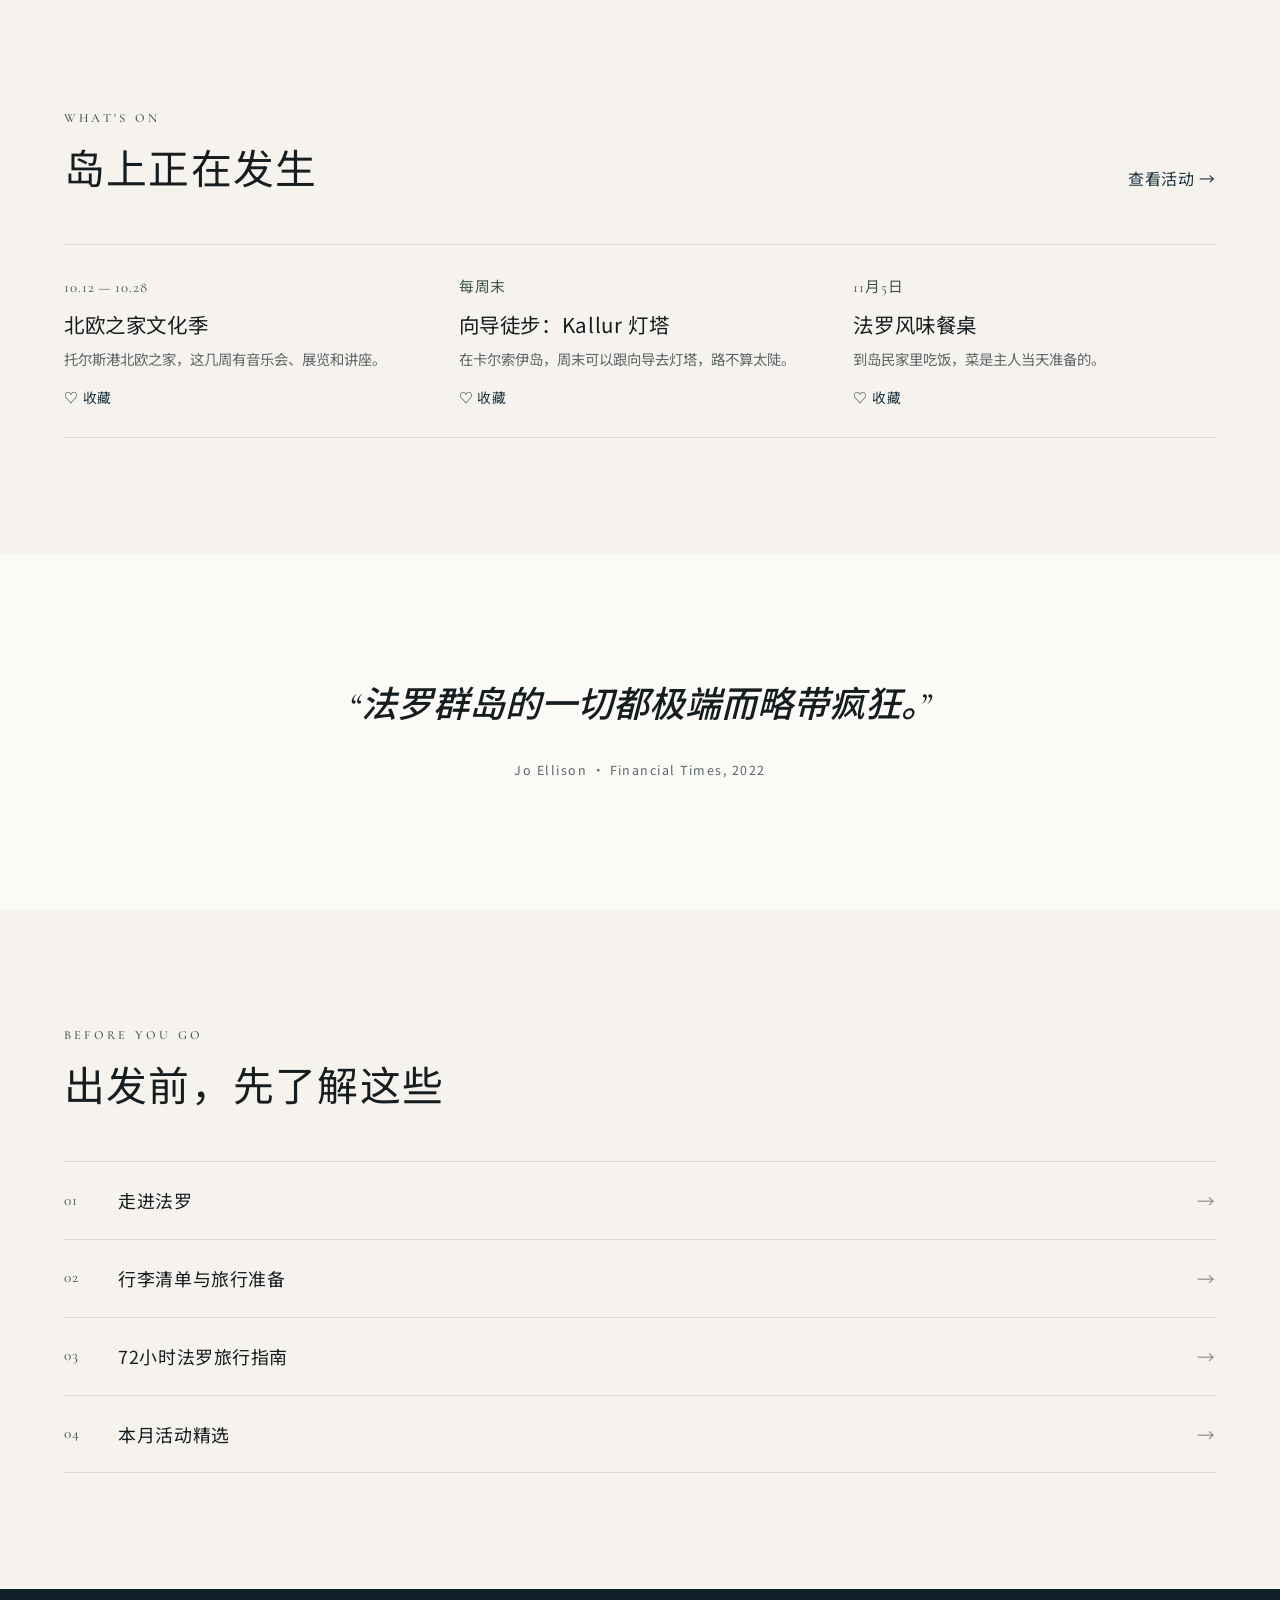
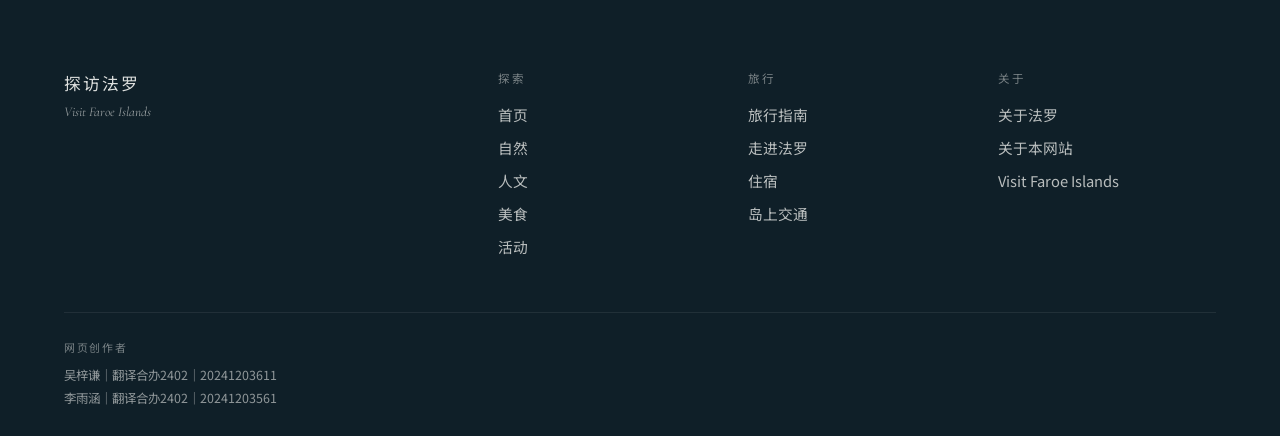
==== commit 544ecd2b: "Rename the first pre-trip guide item to 走进法罗." ====
--- a/index.html
+++ b/index.html
@@ -305,7 +305,7 @@
           <h2>出发前，先了解这些</h2>
         </div>
         <div class="guide-list">
-          <a href="plan.html#safe"><span>01</span>安全旅行与徒步须知<i>→</i></a>
+          <a href="plan.html#safe"><span>01</span>走进法罗<i>→</i></a>
           <a href="plan.html#pack"><span>02</span>行李清单与旅行准备<i>→</i></a>
           <a href="plan.html#72h"><span>03</span>72小时法罗旅行指南<i>→</i></a>
           <a href="whats-on.html"><span>04</span>本月活动精选<i>→</i></a>
